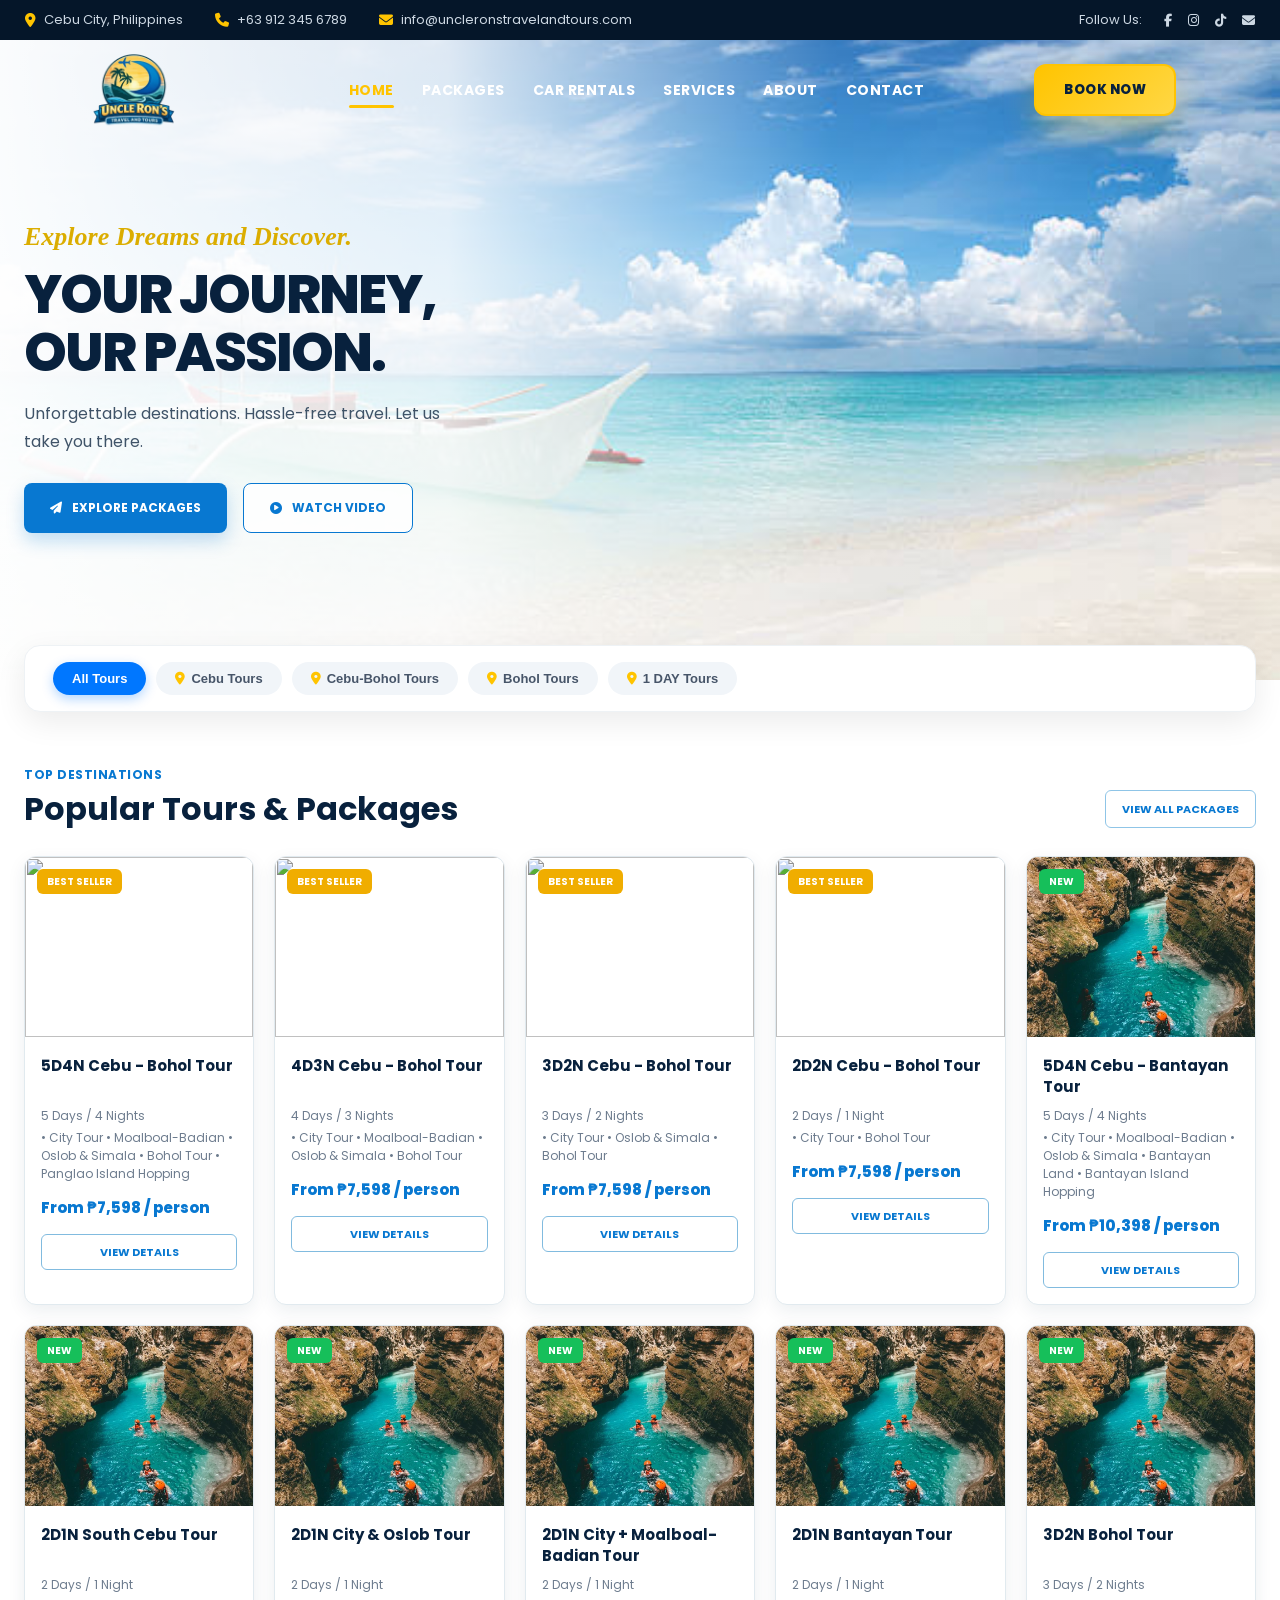
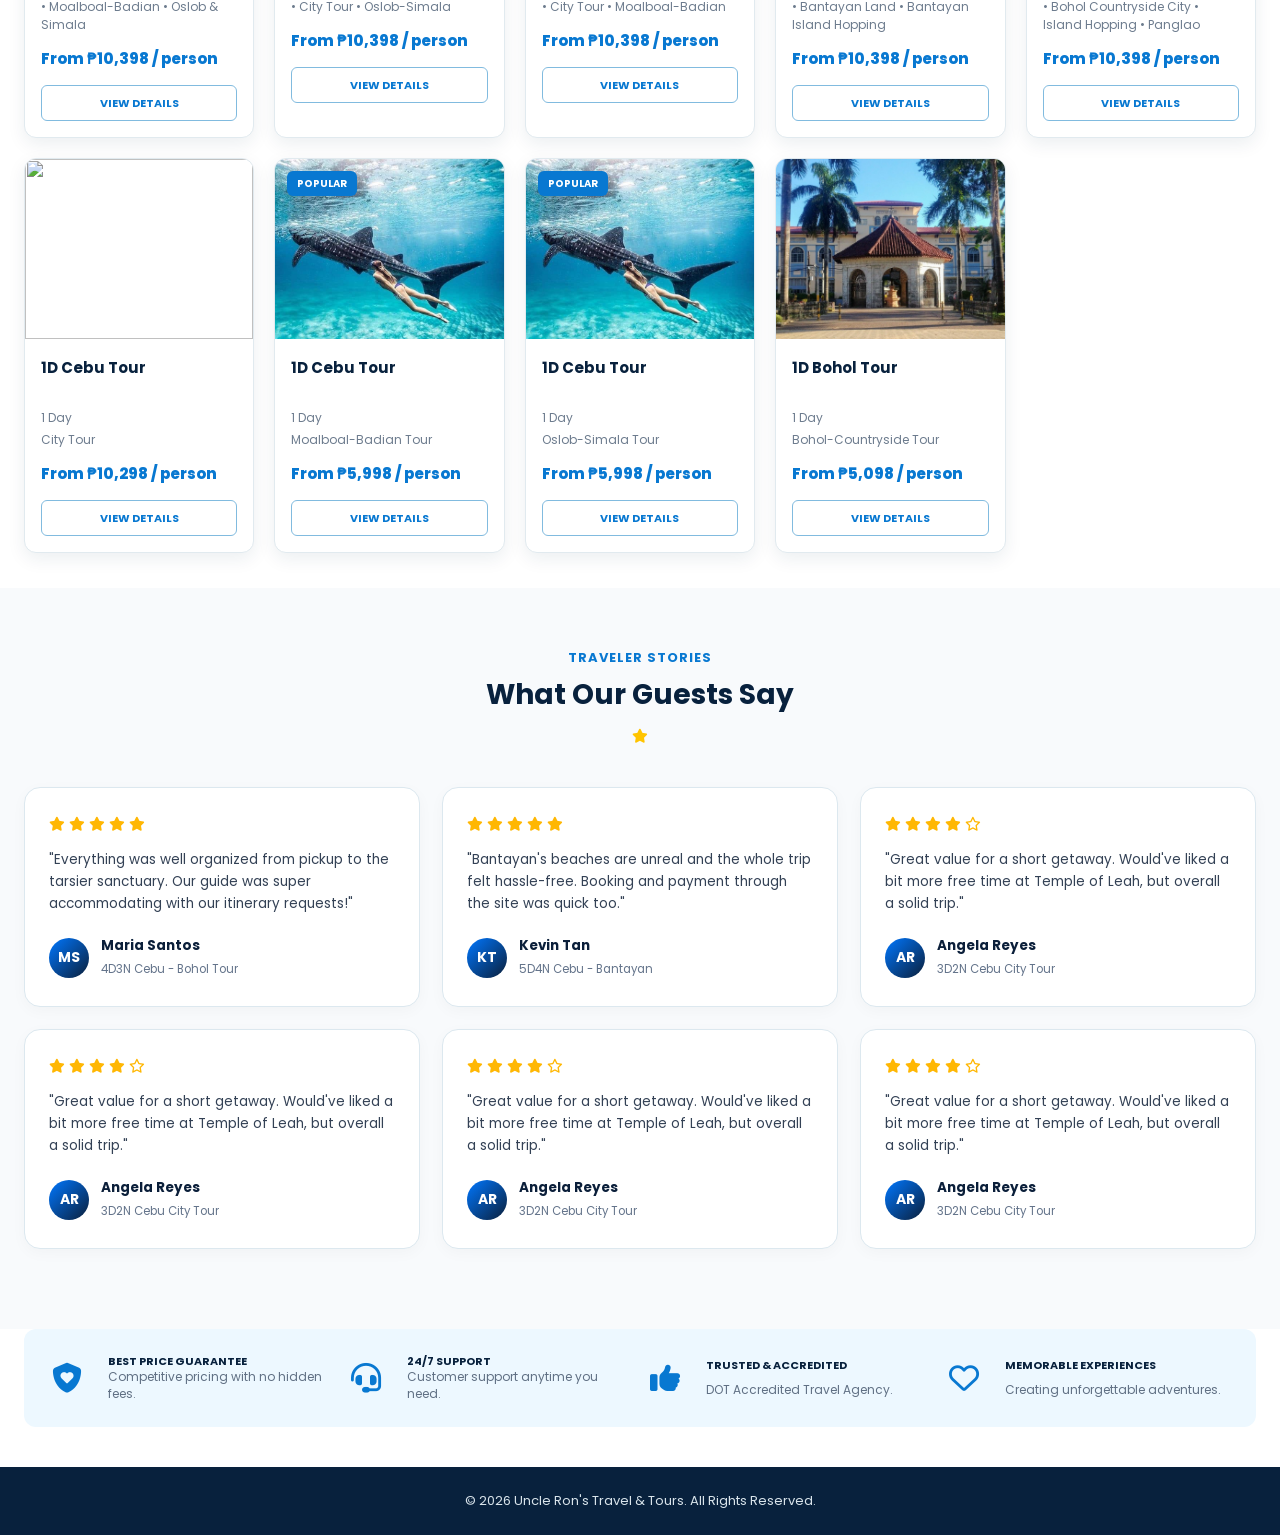
==== index/index.html @ 9606d059 "feat: Updates for html, css, and js files" ====
<!DOCTYPE html>
<html lang="en">

<head>
    <meta charset="UTF-8">
    <meta name="viewport" content="width=device-width, initial-scale=1.0">

    <title>Uncle Ron's Travel & Tours</title>

    <!-- Google Font -->
    <link href="https://fonts.googleapis.com/css2?family=Poppins:wght@300;400;500;600;700;800&display=swap"
        rel="stylesheet">

    <!-- Font Awesome -->
    <link rel="stylesheet"
        href="https://cdnjs.cloudflare.com/ajax/libs/font-awesome/6.6.0/css/all.min.css">

    <link rel="stylesheet" href="../css/style.css">
</head>

<body>

    <!-- Topbar -->
    <div class="topbar">
        <div class="topbar-left">
            <span><i class="fa-solid fa-location-dot"></i> Cebu City, Philippines</span>
            <span><i class="fa-solid fa-phone"></i> +63 912 345 6789</span>
            <span><i class="fa-solid fa-envelope"></i> info@uncleronstravelandtours.com</span>
        </div>
        <div class="topbar-right">
            <span class="follow-label">Follow Us:</span>
            <a href="#"><i class="fa-brands fa-facebook-f"></i></a>
            <a href="#"><i class="fa-brands fa-instagram"></i></a>
            <a href="#"><i class="fa-brands fa-tiktok"></i></a>
            <a href="#"><i class="fa-solid fa-envelope"></i></a>
        </div>
    </div>

    <!-- ================= NAVBAR ================= -->

    <header>

        <div class="container navbar">

            <div class="logo">

                <img src="../images/Uncle_rons_logo-removebg-preview.png" alt="Logo">

            </div>

            <nav>

                <ul>

                    <li><a class="active" href="#">Home</a></li>

                    <li><a href="#">Packages</a></li>

                    <li><a href="#">Car Rentals</a></li>

                    <li><a href="#">Services</a></li>

                    <li><a href="#">About</a></li>

                    <li><a href="#">Contact</a></li>

                </ul>

            </nav>

            <a href="#" class="book-btn">
                Book Now
            </a>

        </div>

    </header>

    <!-- ================= HERO ================= -->

    <section class="hero">

        <div class="overlay"></div>

        <img class="hero-image" src="../images/bg for mockup.jpg"alt="Hero">

        <div class="container hero-content">

            <div class="hero-left">

                <span class="sub-title">
                    Explore Dreams and Discover.
                </span>

                <h1>
                    YOUR JOURNEY,<br>
                    OUR PASSION.
                </h1>

                <p>

                    Unforgettable destinations.
                    Hassle-free travel.
                    Let us take you there.

                </p>

                <div class="hero-buttons">

                    <a href="#" class="btn primary">
                        <i class="fa-solid fa-paper-plane"></i>
                        Explore Packages
                    </a>

                    <a href="#" class="btn secondary">

                        <i class="fa-solid fa-circle-play"></i>

                        Watch Video

                    </a>

                </div>

            </div>

        </div>

    </section>

    <!-- ================= SEARCH ================= -->

    <!-- <section class="search-section">

        <div class="container">

            <form class="search-box">

                <div class="input-box">

                    <label>Destination</label>

                    <input type="text"
                        placeholder="Where to?">

                </div>

                <div class="input-box">

                    <label>Check In</label>

                    <input type="date">

                </div>

                <div class="input-box">

                    <label>Check Out</label>

                    <input type="date">

                </div>

                <div class="input-box">

                    <label>Travelers</label>

                    <select>

                        <option>1 Traveler</option>
                        <option>2 Travelers</option>
                        <option>3 Travelers</option>
                        <option>4 Travelers</option>

                    </select>

                </div>

                <button>

                    <i class="fa-solid fa-magnifying-glass"></i>

                    Search Tours

                </button>

            </form>

        </div>

    </section>  -->

    <!-- <section class="category-filter-section">
        <div class="container">
            <div class="filter-wrapper">
                <span class="filter-label"><i class="fa-solid fa-fire"></i> Popular Destinations:</span>
                <div class="filter-pills">
                    <button class="pill active">All Tours</button>
                    <button class="pill"><i class="fa-solid fa-umbrella-beach"></i> Cebu Tours</button>
                    <button class="pill"><i class="fa-solid fa-water"></i> Bohol Tours</button>
                </div>
            </div>
        </div>
    </section>  -->

    <!-- ================= CATEGORY FILTER SECTION ================= -->
<section class="category-filter-section">
    <div class="container">
        <div class="filter-card">
            <div class="filter-left">
                <div class="filter-pills">
                    <button class="pill active" data-filter="all">All Tours</button>
                    <button class="pill" data-filter="cebu"><i class="fa-solid fa-location-dot"></i> Cebu Tours</button>
                    <button class="pill" data-filter="cebu-bohol"><i class="fa-solid fa-location-dot"></i> Cebu-Bohol Tours</button>
                    <button class="pill" data-filter="bohol"><i class="fa-solid fa-location-dot"></i> Bohol Tours</button>
                    <button class="pill" data-filter="1-day"><i class="fa-solid fa-location-dot"></i> 1 DAY Tours</button>
                </div>
            </div>
        </div>
    </div>
</section>

<!-- ================= PACKAGES ================= -->
<section class="packages">
    <div class="container">
        <div class="section-title">
            <div>
                <span>TOP DESTINATIONS</span>
                <h2>Popular Tours & Packages</h2>
            </div>
            <a href="#">View All Packages</a>
        </div>

        <div class="package-grid">

            <!-- CEBU - BOHOL TOURS -->

            <div class="card" data-category="cebu-bohol">
                <img src="../images/CARD 6.jpg">
                <div class="card-content">
                    <span class="badge">Best Seller</span>
                    <h3>5D4N Cebu - Bohol Tour</h3>
                    <p>5 Days / 4 Nights</p>
                    <p>• City Tour • Moalboal-Badian • Oslob & Simala • Bohol Tour • Panglao Island Hopping</p>
                    <div class="price">From ₱7,598 / person</div>
                    <a href="#" class="details">View Details</a>
                </div>
            </div>

            <div class="card" data-category="cebu-bohol">
                <img src="../images/CARD 6.jpg">
                <div class="card-content">
                    <span class="badge">Best Seller</span>
                    <h3>4D3N Cebu - Bohol Tour</h3>
                    <p>4 Days / 3 Nights</p>
                    <p>• City Tour • Moalboal-Badian • Oslob & Simala • Bohol Tour</p>
                    <div class="price">From ₱7,598 / person</div>
                    <a href="#" class="details">View Details</a>
                </div>
            </div>

            <div class="card" data-category="cebu-bohol">
                <img src="../images/CARD 6.jpg">
                <div class="card-content">
                    <span class="badge">Best Seller</span>
                    <h3>3D2N Cebu - Bohol Tour</h3>
                    <p>3 Days / 2 Nights</p>
                    <p>• City Tour • Oslob & Simala • Bohol Tour</p>
                    <div class="price">From ₱7,598 / person</div>
                    <a href="#" class="details">View Details</a>
                </div>
            </div>

            <div class="card" data-category="cebu-bohol">
                <img src="../images/CARD 6.jpg">
                <div class="card-content">
                    <span class="badge">Best Seller</span>
                    <h3>2D2N Cebu - Bohol Tour</h3>
                    <p>2 Days / 1 Night</p>
                    <p>• City Tour • Bohol Tour</p>
                    <div class="price">From ₱7,598 / person</div>
                    <a href="#" class="details">View Details</a>
                </div>
            </div>

            <!-- CEBU TOURS -->

            <div class="card" data-category="cebu">
                <img src="../images/CARD 2.jpg">
                <div class="card-content">
                    <span class="badge new">New</span>
                    <h3>5D4N Cebu - Bantayan Tour</h3>
                    <p>5 Days / 4 Nights</p>
                    <p>• City Tour • Moalboal-Badian • Oslob & Simala • Bantayan Land • Bantayan Island Hopping</p>
                    <div class="price">From ₱10,398 / person</div>
                    <a href="#" class="details">View Details</a>
                </div>
            </div>

            <div class="card" data-category="cebu">
                <img src="../images/CARD 2.jpg">
                <div class="card-content">
                    <span class="badge new">New</span>
                    <h3>2D1N South Cebu Tour</h3>
                    <p>2 Days / 1 Night</p>
                    <p>• Moalboal-Badian • Oslob & Simala</p>
                    <div class="price">From ₱10,398 / person</div>
                    <a href="#" class="details">View Details</a>
                </div>
            </div>

            <div class="card" data-category="cebu">
                <img src="../images/CARD 2.jpg">
                <div class="card-content">
                    <span class="badge new">New</span>
                    <h3>2D1N City & Oslob Tour</h3>
                    <p>2 Days / 1 Night</p>
                    <p>• City Tour • Oslob-Simala</p>
                    <div class="price">From ₱10,398 / person</div>
                    <a href="#" class="details">View Details</a>
                </div>
            </div>

            <div class="card" data-category="cebu">
                <img src="../images/CARD 2.jpg">
                <div class="card-content">
                    <span class="badge new">New</span>
                    <h3>2D1N City + Moalboal-Badian Tour</h3>
                    <p>2 Days / 1 Night</p>
                    <p>• City Tour • Moalboal-Badian</p>
                    <div class="price">From ₱10,398 / person</div>
                    <a href="#" class="details">View Details</a>
                </div>
            </div>

            <div class="card" data-category="cebu">
                <img src="../images/CARD 2.jpg">
                <div class="card-content">
                    <span class="badge new">New</span>
                    <h3>2D1N Bantayan Tour</h3>
                    <p>2 Days / 1 Night</p>
                    <p>• Bantayan Land • Bantayan Island Hopping</p>
                    <div class="price">From ₱10,398 / person</div>
                    <a href="#" class="details">View Details</a>
                </div>
            </div>

            <!-- BOHOL TOURS -->

            <div class="card" data-category="bohol">
                <img src="../images/CARD 2.jpg">
                <div class="card-content">
                    <span class="badge new">New</span>
                    <h3>3D2N Bohol Tour</h3>
                    <p>3 Days / 2 Nights</p>
                    <p>• Bohol Countryside City • Island Hopping • Panglao</p>
                    <div class="price">From ₱10,398 / person</div>
                    <a href="#" class="details">View Details</a>
                </div>
            </div>

            <!-- 1 DAY TOURS -->

            <div class="card" data-category="1-day">
                <img src="../images/CARD 4.jpg">
                <div class="card-content">
                    <h3>1D Cebu Tour</h3>
                    <p>1 Day</p>
                    <p>City Tour</p>
                    <div class="price">From ₱10,298 / person</div>
                    <a href="#" class="details">View Details</a>
                </div>
            </div>

            <div class="card" data-category="1-day">
                <img src="../images/card 5.jpg">
                <div class="card-content">
                    <span class="badge blue">Popular</span>
                    <h3>1D Cebu Tour</h3>
                    <p>1 Day</p>
                    <p>Moalboal-Badian Tour</p>
                    <div class="price">From ₱5,998 / person</div>
                    <a href="#" class="details">View Details</a>
                </div>
            </div>

            <div class="card" data-category="1-day">
                <img src="../images/card 5.jpg">
                <div class="card-content">
                    <span class="badge blue">Popular</span>
                    <h3>1D Cebu Tour</h3>
                    <p>1 Day</p>
                    <p>Oslob-Simala Tour</p>
                    <div class="price">From ₱5,998 / person</div>
                    <a href="#" class="details">View Details</a>
                </div>
            </div>

            <div class="card" data-category="1-day">
                <img src="../images/CARD 1.jpg">
                <div class="card-content">
                    <h3>1D Bohol Tour</h3>
                    <p>1 Day</p>
                    <p>Bohol-Countryside Tour</p>
                    <div class="price">From ₱5,098 / person</div>
                    <a href="#" class="details">View Details</a>
                </div>
            </div>

        </div>
    </div>
</section>

    <!-- ================= REVIEWS / TESTIMONIALS ================= -->
    <section class="reviews-section" id="reviews-section">
        <div class="container">
            
            <div class="reviews-header">
                <span class="eyebrow">TRAVELER STORIES</span>
                <h2>What Our Guests Say</h2>
                <div class="squiggle"><i class="fa-solid fa-star"></i></div>
            </div>

            <div class="reviews-grid">
                
                <!-- TESTIMONIAL CARD 1 -->
                <div class="testimonial-card">
                    <div class="testimonial-stars">
                        <i class="fa-solid fa-star"></i>
                        <i class="fa-solid fa-star"></i>
                        <i class="fa-solid fa-star"></i>
                        <i class="fa-solid fa-star"></i>
                        <i class="fa-solid fa-star"></i>
                    </div>
                    <p class="testimonial-comment">
                        "Everything was well organized from pickup to the tarsier sanctuary. Our guide was super accommodating with our itinerary requests!"
                    </p>
                    <div class="testimonial-person">
                        <div class="testimonial-avatar">MS</div>
                        <div>
                            <strong>Maria Santos</strong>
                            <span>4D3N Cebu - Bohol Tour</span>
                        </div>
                    </div>
                </div>

                <!-- TESTIMONIAL CARD 2 -->
                <div class="testimonial-card">
                    <div class="testimonial-stars">
                        <i class="fa-solid fa-star"></i>
                        <i class="fa-solid fa-star"></i>
                        <i class="fa-solid fa-star"></i>
                        <i class="fa-solid fa-star"></i>
                        <i class="fa-solid fa-star"></i>
                    </div>
                    <p class="testimonial-comment">
                        "Bantayan's beaches are unreal and the whole trip felt hassle-free. Booking and payment through the site was quick too."
                    </p>
                    <div class="testimonial-person">
                        <div class="testimonial-avatar">KT</div>
                        <div>
                            <strong>Kevin Tan</strong>
                            <span>5D4N Cebu - Bantayan</span>
                        </div>
                    </div>
                </div>

                <!-- TESTIMONIAL CARD 3 -->
                <div class="testimonial-card">
                    <div class="testimonial-stars">
                        <i class="fa-solid fa-star"></i>
                        <i class="fa-solid fa-star"></i>
                        <i class="fa-solid fa-star"></i>
                        <i class="fa-solid fa-star"></i>
                        <i class="fa-regular fa-star"></i>
                    </div>
                    <p class="testimonial-comment">
                        "Great value for a short getaway. Would've liked a bit more free time at Temple of Leah, but overall a solid trip."
                    </p>
                    <div class="testimonial-person">
                        <div class="testimonial-avatar">AR</div>
                        <div>
                            <strong>Angela Reyes</strong>
                            <span>3D2N Cebu City Tour</span>
                        </div>
                    </div>
                </div>


                <!-- TESTIMONIAL CARD 4 -->
                <div class="testimonial-card">
                    <div class="testimonial-stars">
                        <i class="fa-solid fa-star"></i>
                        <i class="fa-solid fa-star"></i>
                        <i class="fa-solid fa-star"></i>
                        <i class="fa-solid fa-star"></i>
                        <i class="fa-regular fa-star"></i>
                    </div>
                    <p class="testimonial-comment">
                        "Great value for a short getaway. Would've liked a bit more free time at Temple of Leah, but overall a solid trip."
                    </p>
                    <div class="testimonial-person">
                        <div class="testimonial-avatar">AR</div>
                        <div>
                            <strong>Angela Reyes</strong>
                            <span>3D2N Cebu City Tour</span>
                        </div>
                    </div>
                </div>

                <!-- TESTIMONIAL CARD 5 -->
                <div class="testimonial-card">
                    <div class="testimonial-stars">
                        <i class="fa-solid fa-star"></i>
                        <i class="fa-solid fa-star"></i>
                        <i class="fa-solid fa-star"></i>
                        <i class="fa-solid fa-star"></i>
                        <i class="fa-regular fa-star"></i>
                    </div>
                    <p class="testimonial-comment">
                        "Great value for a short getaway. Would've liked a bit more free time at Temple of Leah, but overall a solid trip."
                    </p>
                    <div class="testimonial-person">
                        <div class="testimonial-avatar">AR</div>
                        <div>
                            <strong>Angela Reyes</strong>
                            <span>3D2N Cebu City Tour</span>
                        </div>
                    </div>
                </div>

                <!-- TESTIMONIAL CARD 6 -->
                <div class="testimonial-card">
                    <div class="testimonial-stars">
                        <i class="fa-solid fa-star"></i>
                        <i class="fa-solid fa-star"></i>
                        <i class="fa-solid fa-star"></i>
                        <i class="fa-solid fa-star"></i>
                        <i class="fa-regular fa-star"></i>
                    </div>
                    <p class="testimonial-comment">
                        "Great value for a short getaway. Would've liked a bit more free time at Temple of Leah, but overall a solid trip."
                    </p>
                    <div class="testimonial-person">
                        <div class="testimonial-avatar">AR</div>
                        <div>
                            <strong>Angela Reyes</strong>
                            <span>3D2N Cebu City Tour</span>
                        </div>
                    </div>
                </div>

            </div>

        </div>
    </section>

    <!-- ================= FEATURES ================= -->

    <section class="features">

        <div class="container feature-grid">

            <div class="feature">

                <i class="fa-solid fa-shield-heart"></i>

                <h3>Best Price Guarantee</h3>

                <p>Competitive pricing with no hidden fees.</p>

            </div>

            <div class="feature">

                <i class="fa-solid fa-headset"></i>

                <h3>24/7 Support</h3>

                <p>Customer support anytime you need.</p>

            </div>

            <div class="feature">

                <i class="fa-solid fa-thumbs-up"></i>

                <h3>Trusted & Accredited</h3>

                <p>DOT Accredited Travel Agency.</p>

            </div>

            <div class="feature">

                <i class="fa-regular fa-heart"></i>

                <h3>Memorable Experiences</h3>

                <p>Creating unforgettable adventures.</p>

            </div>

        </div>

    </section>

    <!-- ================= FOOTER ================= -->

    <footer>
        <div class="container">
            <p>
                © 2026 Uncle Ron's Travel & Tours.
                All Rights Reserved.
            </p>
        </div>
    </footer>

<script src="../js/script.js"></script>
</body>
</html>
---- css/style.css ----
:root {
    --navy: #08213d;
    --navy-dark: #051629;
    --blue: #0878d1;
    --yellow: #ffc400;
    --gold: #ffc400;
    --text: #10233b;
    --muted: #6d7c8e;
    --light-blue: #edf8ff;
    --border: #dce8ef;
    --white: #ffffff;
}

* {
    margin: 0;
    padding: 0;
    box-sizing: border-box;
}

html {
    scroll-behavior: smooth;
}

body {
    font-family: "Poppins", sans-serif;
    color: var(--text);
    background: #fff;
    line-height: 1.5;
}

/* ================= CONTAINER ================= */

.container {
    width: min(1700px, calc(100% - 48px));
    margin: 0 auto;
}

/* ================= TOPBAR ================= */

.topbar {
    position: absolute;
    top: 0;
    left: 0;
    width: 100%;
    height: 40px;
    background: var(--navy-dark);
    color: #cdd8e3;
    font-size: 13px;
    padding: 0 25px; /* Adjust this value (e.g., 10px or 20px) to control distance from screen edge */
    display: flex;
    justify-content: space-between;
    align-items: center;
    z-index: 101;
}

.topbar-container {
    height: 100%;
    display: flex;
    justify-content: space-between;
    align-items: center;
}

.topbar-left {
    display: flex;
    align-items: center;
}

.topbar-left span {
    margin-right: 32px;
    display: inline-flex;
    align-items: center;
}

.topbar-left i {
    margin-right: 8px;
    color: var(--gold);
    font-size: 14px;
}

.topbar-right {
    display: flex;
    align-items: center;
    gap: 16px;
}

.follow-label {
    margin-right: 6px;
    color: #cdd8e3;
    font-size: 13px;
}

.topbar-right a {
    color: #cdd8e3;
    font-size: 13px;
    text-decoration: none;
    transition: color 0.2s ease;
    display: inline-flex;
    align-items: center;
    justify-content: center;
}

.topbar-right a:hover {
    color: var(--gold);
}

/* ================= HEADER & NAVBAR ================= */

header {
    position: absolute;
    top: 40px; /* Offset for topbar */
    left: 0;
    width: 100%;
    height: 100px;
    background: transparent;
    z-index: 100;
}

.navbar {
    height: 100%;
    display: flex;
    align-items: center;
    justify-content: space-between;
    position: relative;
}

.logo {
    width: auto;
    height: 130px;
    display: flex;
    align-items: center;
    flex-shrink: 0;
}

.logo img {
    height: 100%;
    width: auto;
    max-height: 130px;
    object-fit: contain;
    display: block;
    padding-top: 10px;
    padding-left: 50px;
}

nav {
    flex: 1;
    margin: 0 30px;
    background: transparent;
}

nav ul {
    display: flex;
    align-items: center;
    justify-content: flex-end;
    gap: 28px;
    list-style: none;
}

nav ul li a {
    position: relative;
    color: #ffffff;
    font-size: 14px;
    font-weight: 700;
    letter-spacing: 0.5px;
    text-transform: uppercase;
    text-decoration: none;
    padding: 10px 0;
    transition: color 0.3s ease;
}

nav ul li a::after {
    content: "";
    position: absolute;
    left: 0;
    bottom: 2px;
    width: 0;
    height: 3px;
    border-radius: 5px;
    background: #ffc400;
    transition: width 0.3s ease;
}

nav ul li a:hover,
nav ul li a.active {
    color: #ffc400;
}

nav ul li a:hover::after,
nav ul li a.active::after {
    width: 100%;
}

.book-btn {
    position: static;
    transform: none;
    margin-left: 80px;
    margin-right: 80px;
    padding: 14px 28px;
    background: linear-gradient(135deg, #ffc400, #ffd744);
    color: #08213d;
    text-transform: uppercase;
    font-size: 13px;
    font-weight: 800;
    letter-spacing: 0.5px;
    border: 2px solid rgba(255, 196, 0, 0.9);
    border-radius: 12px;
    box-shadow: 0 14px 32px rgba(255, 196, 0, 0.25);
    cursor: pointer;
    transition: transform 0.25s ease, box-shadow 0.25s ease, background 0.25s ease, color 0.25s ease;
    text-decoration: none;
    display: inline-flex;
    align-items: center;
    justify-content: center;
    overflow: hidden;
    flex-shrink: 0;
}

.book-btn::before {
    content: "";
    position: absolute;
    inset: 0;
    background: rgba(255, 255, 255, 0.2);
    opacity: 0;
    transform: scaleX(0);
    transform-origin: left;
    transition: opacity 0.25s ease, transform 0.25s ease;
}

.book-btn:hover {
    transform: translateY(-2px);
    box-shadow: 0 18px 38px rgba(255, 196, 0, 0.32);
    background: linear-gradient(135deg, #ffd13f, #ffb700);
    color: #081a36;
}

.book-btn:hover::before {
    opacity: 1;
    transform: scaleX(1);
}

.book-btn:active {
    transform: translateY(0);
    box-shadow: 0 10px 22px rgba(255, 196, 0, 0.22);
}

/* ================= HERO SECTION ================= */

.hero {
    min-height: 680px;
    position: relative;
    overflow: hidden;
    display: flex;
    align-items: center;
    justify-content: center;
    padding-top: 140px; /* Adjusted padding to clear topbar + header */
    padding-bottom: 70px;
}

.hero-image {
    position: absolute;
    inset: 0;
    width: 100%;
    height: 100%;
    object-fit: cover;
    z-index: -2;
}

.overlay {
    position: absolute;
    inset: 0;
    z-index: -1;
    background: linear-gradient(
        90deg,
        rgba(255, 255, 255, 0.98) 0%,
        rgba(255, 255, 255, 0.86) 35%,
        rgba(255, 255, 255, 0.2) 65%,
        rgba(255, 255, 255, 0.02) 100%
    );
}

.hero-content {
    display: flex;
    align-items: center;
}

.hero-left {
    max-width: 600px;
}

.sub-title {
    display: block;
    margin-bottom: 10px;
    color: #dbad00;
    font-size: 26px;
    font-weight: 600;
    font-style: italic;
    font-family: Georgia, serif;
}

.hero h1 {
    color: var(--navy);
    font-size: clamp(40px, 4.2vw, 60px);
    line-height: 1.08;
    letter-spacing: -2px;
    font-weight: 800;
    margin-bottom: 18px;
}

.hero p {
    color: #3f5368;
    font-size: 16px;
    line-height: 1.7;
    max-width: 450px;
    margin-bottom: 28px;
}

.hero-buttons {
    display: flex;
    flex-wrap: wrap;
    gap: 16px;
}

.btn {
    display: inline-flex;
    align-items: center;
    justify-content: center;
    gap: 10px;
    min-height: 50px;
    padding: 0 26px;
    border-radius: 8px;
    text-decoration: none;
    text-transform: uppercase;
    font-size: 12px;
    font-weight: 700;
    transition: 0.25s ease;
}

.btn:hover {
    transform: translateY(-2px);
}

.primary {
    background: var(--blue);
    color: var(--white);
    box-shadow: 0 8px 18px rgba(8, 120, 209, 0.24);
}

.secondary {
    background: rgba(255, 255, 255, 0.85);
    color: var(--blue);
    border: 1.5px solid var(--blue);
}

/* ================= SEARCH BOX ================= */

/* .search-section {
    position: relative;
    z-index: 5;
    margin-top: -42px;
}

.search-box {
    display: grid;
    grid-template-columns: 1.3fr 1fr 1fr 1fr 200px;
    align-items: center;
    background: var(--white);
    border-radius: 12px;
    padding: 18px 24px;
    box-shadow: 0 16px 36px rgba(15, 47, 76, 0.14);
}

.input-box {
    min-width: 0;
    padding: 8px 22px;
    border-right: 1px solid var(--border);
}

.input-box label {
    display: block;
    color: var(--navy);
    font-size: 11px;
    font-weight: 700;
    text-transform: uppercase;
    margin-bottom: 5px;
}

.input-box input,
.input-box select {
    width: 100%;
    border: none;
    outline: none;
    color: var(--muted);
    background: transparent;
    font-family: inherit;
    font-size: 14px;
    font-weight: 500;
    cursor: pointer;
}

.search-box button {
    min-height: 52px;
    border: none;
    border-radius: 8px;
    background: var(--yellow);
    color: #15263a;
    font-family: inherit;
    font-size: 12px;
    font-weight: 800;
    text-transform: uppercase;
    cursor: pointer;
    transition: 0.25s ease;
}

.search-box button:hover {
    background: #ffcf27;
    transform: translateY(-2px);
}  */

.category-filter-section {
    position: relative;
    z-index: 20;
    margin-top: -35px; /* Pulls it up over the hero image boundary */
}

.filter-card {
    background: #ffffff;
    padding: 16px 28px;
    border-radius: 16px;
    box-shadow: 0 10px 30px rgba(0, 0, 0, 0.08); /* Gives elevation */
    display: flex;
    align-items: center;
    justify-content: space-between;
    border: 1px solid #eef2f5;
}

.filter-left {
    display: flex;
    align-items: center;
    gap: 20px;
}

.filter-label {
    font-size: 14px;
    font-weight: 700;
    color: #0b1f3a;
    display: flex;
    align-items: center;
    gap: 6px;
    white-space: nowrap;
}

.filter-label i {
    color: #ff9f43; /* Warm accent color for the fire icon */
}

.filter-pills {
    display: flex;
    gap: 10px;
    flex-wrap: wrap;
}

.pill {
    background: #f1f5f9;
    color: #475569;
    border: 1px solid transparent;
    padding: 8px 18px;
    border-radius: 30px;
    font-size: 13px;
    font-weight: 600;
    cursor: pointer;
    transition: all 0.25s ease;
    display: flex;
    align-items: center;
    gap: 6px;
}

.pill:hover {
    background: #e2e8f0;
    color: #0b1f3a;
}

.pill.active {
    background: #0077ff; /* Matches primary brand blue */
    color: #ffffff;
    box-shadow: 0 4px 12px rgba(0, 119, 255, 0.3);
}

.pill .fa-location-dot {
    color: #ffc400; 
}

/* ================= PACKAGES SECTION ================= */

.packages {
    padding: 50px 0 35px;
}

.section-title {
    display: flex;
    align-items: flex-end;
    justify-content: space-between;
    gap: 20px;
    margin-bottom: 28px;
}

.section-title span {
    color: var(--blue);
    text-transform: uppercase;
    font-size: 12px;
    font-weight: 700;
    letter-spacing: 0.5px;
}

.section-title h2 {
    margin-top: 4px;
    color: var(--navy);
    font-size: 32px;
    line-height: 1.2;
}

.section-title > a {
    padding: 10px 16px;
    border: 1px solid #8fc5e7;
    border-radius: 6px;
    color: var(--blue);
    text-decoration: none;
    text-transform: uppercase;
    font-size: 11px;
    font-weight: 700;
    white-space: nowrap;
    transition: 0.25s ease;
}

.section-title > a:hover {
    color: white;
    background: var(--blue);
}

.package-grid {
    display: grid;
    grid-template-columns: repeat(5, 1fr);
    gap: 20px;
}

.card {
    position: relative;
    overflow: hidden;
    background: var(--white);
    border: 1px solid #e1eaef;
    border-radius: 12px;
    box-shadow: 0 6px 18px rgba(9, 45, 74, 0.08);
    transition: all 0.3s ease-in-out;
}


.card:hover {
    transform: translateY(-8px);
    box-shadow: 0 18px 32px rgba(9, 45, 74, 0.16);
}

.card > img {
    display: block;
    width: 100%;
    height: 180px;
    object-fit: cover;
}

.card-content {
    padding: 18px 16px 16px;
}

.badge {
    position: absolute;
    top: 12px;
    left: 12px;
    z-index: 2;
    padding: 5px 10px;
    border-radius: 6px;
    background: #f0ad00;
    color: #fff;
    text-transform: uppercase;
    font-size: 10px;
    font-weight: 700;
}

.badge.new {
    background: #16bf5a;
}

.badge.blue {
    background: var(--blue);
}

.card h3 {
    min-height: 44px;
    color: var(--navy);
    font-size: 15px;
    font-weight: 700;
    line-height: 1.4;
    margin-bottom: 8px;
}

.card p {
    color: var(--muted);
    font-size: 12px;
    margin: 4px 0;
}

.price {
    margin: 14px 0;
    color: var(--blue);
    font-size: 15px;
    font-weight: 800;
}

.details {
    display: block;
    padding: 9px;
    border: 1px solid #81bbdf;
    border-radius: 6px;
    color: var(--blue);
    text-align: center;
    text-decoration: none;
    text-transform: uppercase;
    font-size: 11px;
    font-weight: 700;
    transition: 0.25s ease;
}

.details:hover {
    background: var(--blue);
    color: white;
}


/* ---------- Reviews / Testimonials Section ---------- */
.reviews-section {
    padding: 60px 0 80px;
    background: var(--bg-light, #f8fafc);
}

.reviews-header {
    text-align: center;
    margin-bottom: 40px;
}

.reviews-header .eyebrow {
    display: block;
    font-size: 13px;
    font-weight: 700;
    color: var(--blue, #0077ff);
    letter-spacing: 1px;
    margin-bottom: 6px;
}

.reviews-header h2 {
    font-size: 28px;
    color: var(--navy, #0b1f3a);
    margin-bottom: 10px;
}

.reviews-header .squiggle {
    color: var(--gold, #ffb703);
    font-size: 14px;
}

.reviews-grid {
    display: grid;
    grid-template-columns: repeat(3, 1fr);
    gap: 22px;
}

.testimonial-card {
    background: #ffffff;
    border: 1px solid var(--border, #e2e8f0);
    border-radius: 16px;
    padding: 26px 24px;
    box-shadow: 0 4px 15px rgba(0, 0, 0, 0.03);
}

.testimonial-stars {
    color: #ffb703; /* Star gold color */
    font-size: 14px;
    margin-bottom: 14px;
}

.testimonial-comment {
    font-size: 13.5px;
    color: #334155;
    line-height: 1.65;
    margin-bottom: 20px;
    min-height: 66px;
}

.testimonial-person {
    display: flex;
    align-items: center;
    gap: 12px;
}

.testimonial-avatar {
    width: 40px;
    height: 40px;
    border-radius: 50%;
    background: linear-gradient(135deg, #0077ff, #0b1f3a);
    color: #ffffff;
    font-weight: 700;
    font-size: 14px;
    display: flex;
    align-items: center;
    justify-content: center;
    flex-shrink: 0;
}

.testimonial-person strong {
    display: block;
    font-size: 13.5px;
    color: #0b1f3a;
}

.testimonial-person span {
    font-size: 11.5px;
    color: #64748b;
}

/* Responsive Grid for Tablets and Phones */
@media (max-width: 992px) {
    .reviews-grid {
        grid-template-columns: 1fr;
    }
}

/* ================= FEATURES SECTION ================= */

.features {
    padding-bottom: 40px;
}

.feature-grid {
    display: grid;
    grid-template-columns: repeat(4, 1fr);
    gap: 20px;
    padding: 24px 28px;
    background: var(--light-blue);
    border-radius: 12px;
}

.feature {
    display: grid;
    grid-template-columns: 44px 1fr;
    column-gap: 12px;
    align-items: center;
}

.feature i {
    grid-row: span 2;
    color: var(--blue);
    font-size: 30px;
}

.feature h3 {
    color: var(--navy);
    text-transform: uppercase;
    font-size: 11px;
    font-weight: 700;
}

.feature p {
    color: #607084;
    font-size: 12px;
    line-height: 1.4;
}

/* ================= FOOTER ================= */

footer {
    padding: 24px 0;
    background: var(--navy);
    color: #d9e4eb;
    text-align: center;
    font-size: 13px;
}

/* ================= MEDIA QUERIES ================= */

@media (max-width: 1200px) {
    .package-grid {
        grid-template-columns: repeat(3, 1fr);
    }
}

@media (max-width: 1050px) {
    nav ul {
        gap: 18px;
    }

    .search-box {
        grid-template-columns: 1fr 1fr;
        gap: 10px;
    }

    .input-box {
        border: none;
        border-bottom: 1px solid var(--border);
    }

    .search-box button {
        grid-column: span 2;
        margin-top: 10px;
    }

    .feature-grid {
        grid-template-columns: repeat(2, 1fr);
    }
}

@media (max-width: 820px) {
    .package-grid {
        grid-template-columns: repeat(2, 1fr);
    }

    .topbar {
        display: none; /* Hide topbar on smaller mobile screens for space */
    }

    header {
        top: 0;
    }

    .hero {
        padding-top: 100px;
    }
}

@media (max-width: 700px) {
    header {
        height: 76px;
    }

    .logo {
        height: 55px;
    }

    nav {
        display: none;
    }

    .book-btn {
        margin-left: auto;
        padding: 10px 16px;
        font-size: 11px;
    }

    .hero {
        min-height: 560px;
        padding-top: 76px;
    }

    .search-box {
        grid-template-columns: 1fr;
    }

    .search-box button {
        grid-column: span 1;
    }

    .package-grid {
        grid-template-columns: 1fr;
    }

    .feature-grid {
        grid-template-columns: 1fr;
    }
}
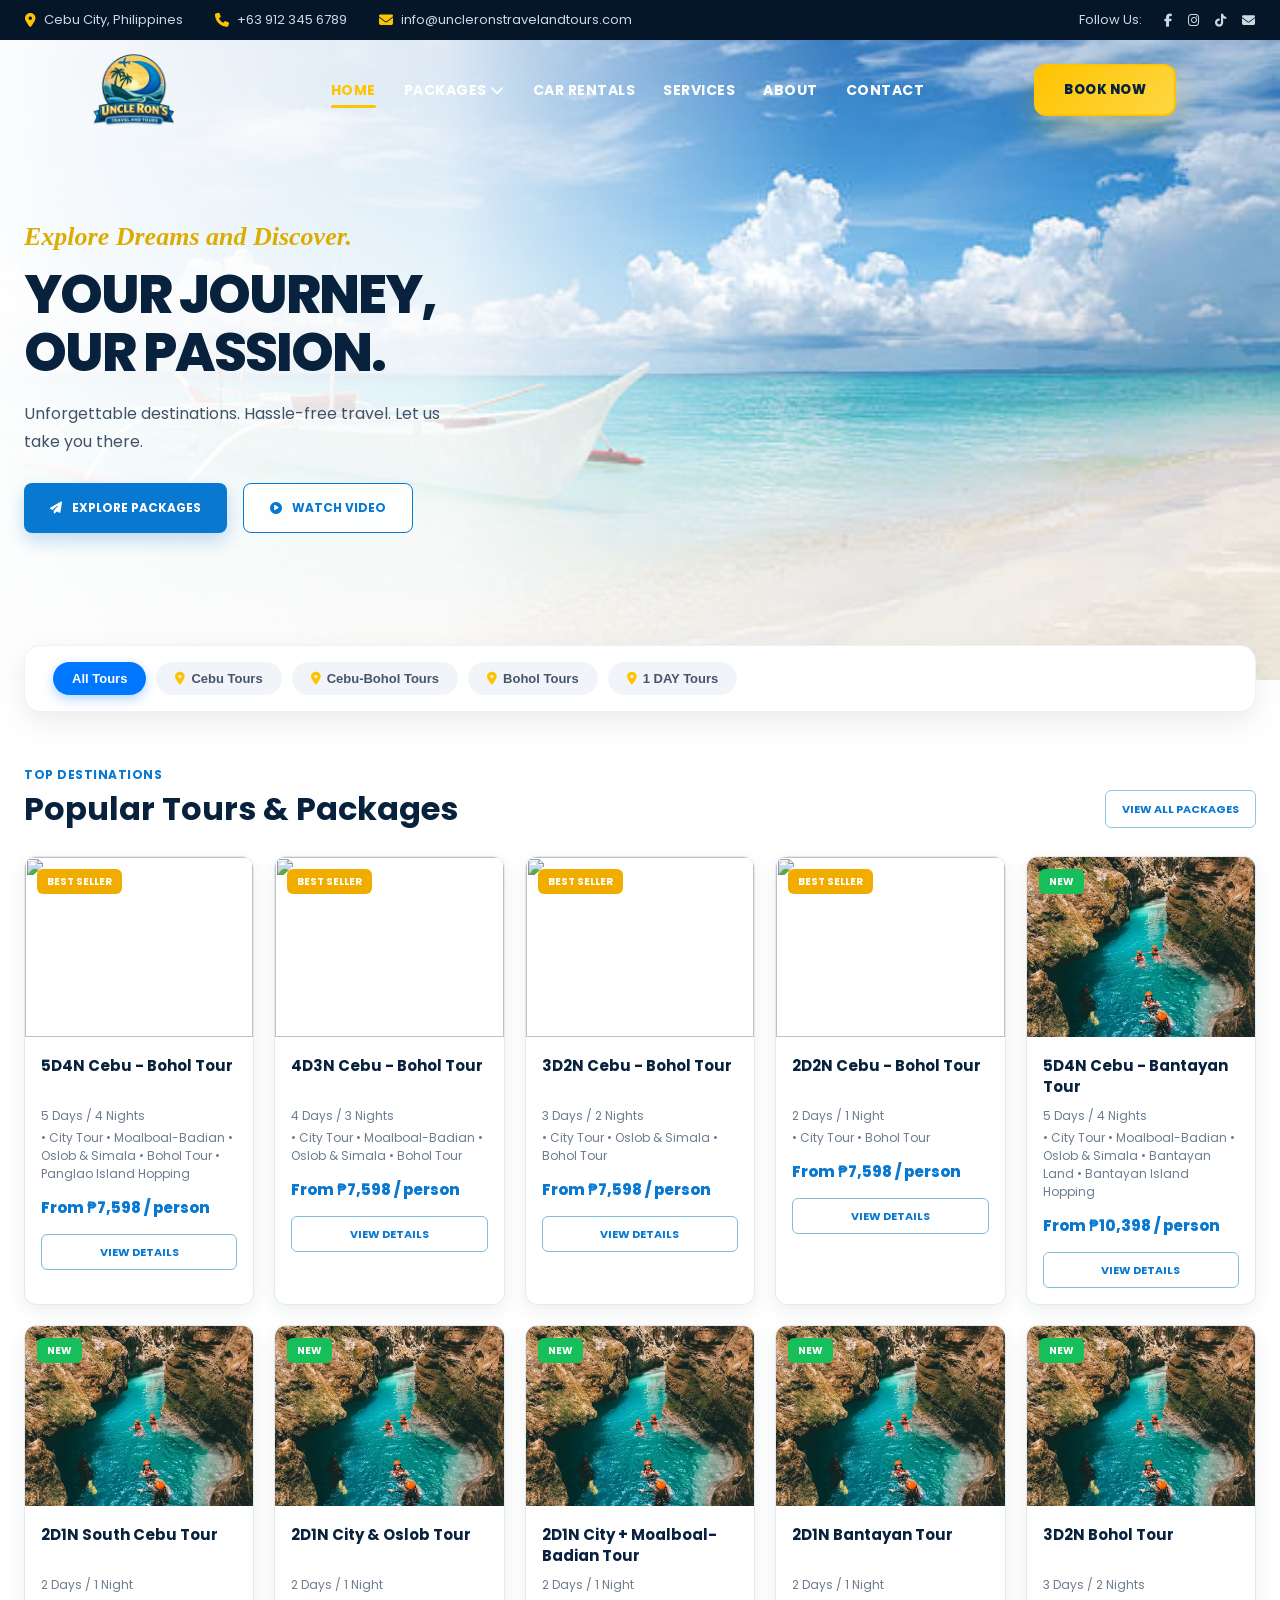
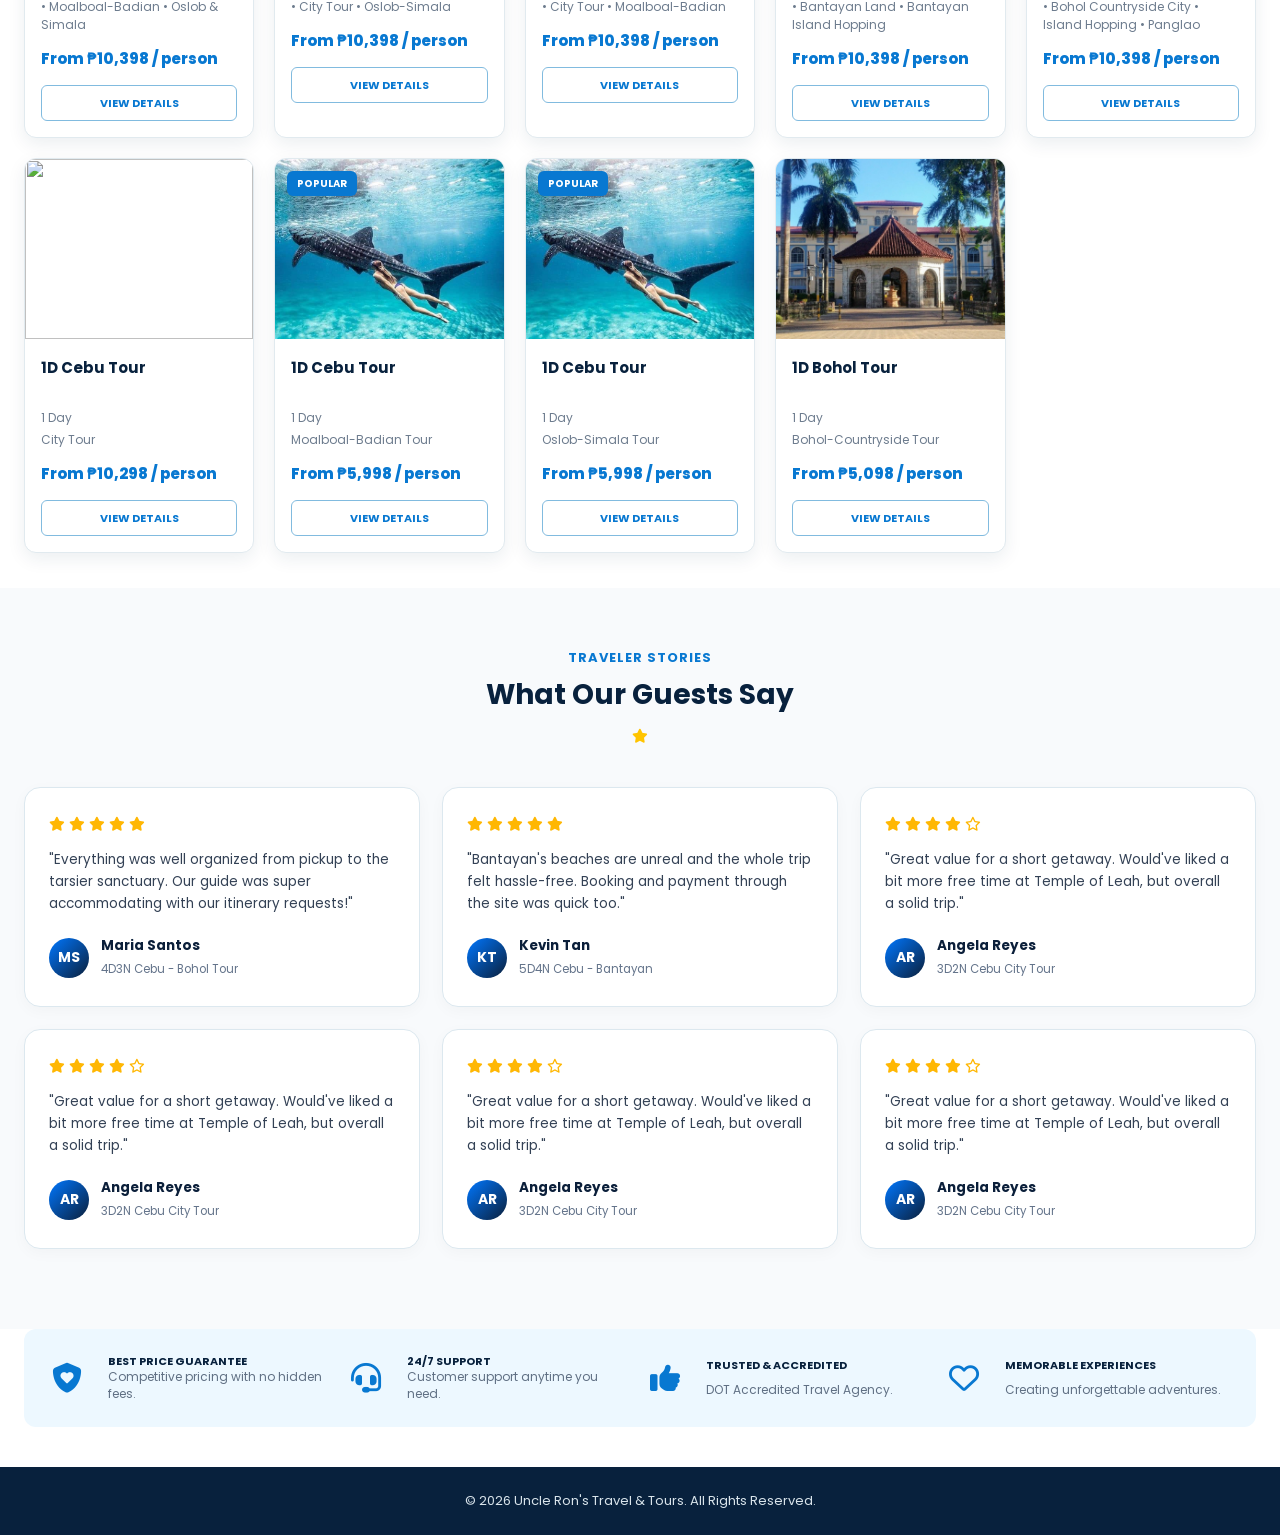
==== commit 6a894ee6: "feat: Add new features for package page" ====
--- a/index/index.html
+++ b/index/index.html
@@ -38,43 +38,59 @@
 
     <!-- ================= NAVBAR ================= -->
 
-    <header>
-
+    <!-- <header>
         <div class="container navbar">
-
             <div class="logo">
-
                 <img src="../images/Uncle_rons_logo-removebg-preview.png" alt="Logo">
-
-            </div>
-
+            </div>
             <nav>
-
                 <ul>
-
                     <li><a class="active" href="#">Home</a></li>
-
                     <li><a href="#">Packages</a></li>
-
                     <li><a href="#">Car Rentals</a></li>
-
                     <li><a href="#">Services</a></li>
-
                     <li><a href="#">About</a></li>
-
                     <li><a href="#">Contact</a></li>
-
                 </ul>
-
             </nav>
-
             <a href="#" class="book-btn">
                 Book Now
             </a>
-
-        </div>
-
-    </header>
+        </div>
+    </header> -->
+
+    <!-- ================= NAVBAR WITH DROPDOWN ================= -->
+<header class="header-transparent">
+    <div class="container navbar">
+        <div class="logo">
+            <img src="../images/Uncle_rons_logo-removebg-preview.png" alt="Logo">
+        </div>
+        <nav>
+            <ul>
+                <li><a class="active" href="../../index.html">Home</a></li>
+
+                <!-- PACKAGES DROPDOWN MENU -->
+                <li class="dropdown-parent">
+                    <a href="#">Packages <i class="fa-solid fa-chevron-down"></i></a>
+                    
+                    <!-- Nested Dropdown List -->
+                    <ul class="dropdown-menu">
+                        <li><a href="pages/cebu-tours/oslob-tour.html">Oslob Tours</a></li>
+                        <li><a href="#">Badian Tours</a></li>
+                        <li><a href="#">Moalboal Tours</a></li>
+                        <li><a href="#">Bohol Tours</a></li>
+                    </ul>
+                </li>
+
+                <li><a href="#">Car Rentals</a></li>
+                <li><a href="#">Services</a></li>
+                <li><a href="#">About</a></li>
+                <li><a href="#">Contact</a></li>
+            </ul>
+        </nav>
+        <a href="#" class="book-btn">Book Now</a>
+    </div>
+</header>
 
     <!-- ================= HERO ================= -->
 
@@ -317,7 +333,7 @@
                     <p>2 Days / 1 Night</p>
                     <p>• City Tour • Oslob-Simala</p>
                     <div class="price">From ₱10,398 / person</div>
-                    <a href="#" class="details">View Details</a>
+                    <a href="../pages/cebu-tours/oslob-tour.html" class="details">View Details</a>
                 </div>
             </div>
 
--- a/css/style.css
+++ b/css/style.css
@@ -111,8 +111,29 @@
     left: 0;
     width: 100%;
     height: 100px;
+    /* background: transparent; */
+    z-index: 100;
+}
+
+header.header-transparent {
+    position: absolute;
+    top: 40px;
+    left: 0;
     background: transparent;
-    z-index: 100;
+}
+
+/* Inner Pages Solid Variant (Oslob Tour, Packages, etc.) */
+header.header-dark {
+    position: relative !important;
+    height: 100px !important; 
+    height: auto !important;
+    background-color: #0c2340;
+}
+
+/* Constrain the logo on the inner pages so it doesn't push the title down too far */
+header.header-dark .logo img {
+   
+    padding-top: 0;
 }
 
 .navbar {
@@ -125,7 +146,7 @@
 
 .logo {
     width: auto;
-    height: 130px;
+    height: auto;
     display: flex;
     align-items: center;
     flex-shrink: 0;
@@ -187,6 +208,50 @@
 nav ul li a:hover::after,
 nav ul li a.active::after {
     width: 100%;
+}
+
+/* Position reference for dropdown placement */
+nav ul li.dropdown-parent {
+    position: relative;
+}
+
+/* Hide dropdown menu by default */
+nav ul li .dropdown-menu {
+    display: none;
+    position: absolute;
+    top: 100%;
+    left: 0;
+    background-color: #ffffff;
+    min-width: 200px;
+    box-shadow: 0px 8px 16px rgba(0, 0, 0, 0.15);
+    border-radius: 6px;
+    padding: 10px 0;
+    z-index: 1000;
+}
+
+/* Dropdown list item styling */
+nav ul li .dropdown-menu li {
+    display: block;
+    width: 100%;
+}
+
+nav ul li .dropdown-menu li a {
+    color: #333333;
+    padding: 10px 20px;
+    display: block;
+    text-decoration: none;
+    white-space: nowrap;
+}
+
+/* Hover effects */
+nav ul li .dropdown-menu li a:hover {
+    background-color: #f1f5f9;
+    color: #007bff;
+}
+
+/* Show the dropdown menu when hovering over the parent list item */
+nav ul li.dropdown-parent:hover .dropdown-menu {
+    display: block;
 }
 
 .book-btn {
@@ -770,6 +835,181 @@
     line-height: 1.4;
 }
 
+/* ================= TOUR DETAILS STYLES ================= */
+
+.tour-header-banner {
+    background-color: #ffffff; /* Light background */
+    padding: 60px 0 30px;  
+    position: relative;
+    z-index: 1;
+}
+
+.tour-header-banner h1 {
+    color: #0f172a;
+    font-size: 1.8rem;
+    margin-bottom: 8px;
+}
+
+.tour-header-banner .breadcrumb {
+    font-size: 0.9rem;
+    color: #64748b;
+}
+
+.tour-header-banner .breadcrumb a {
+    color: #0284c7;
+    text-decoration: none;
+}
+
+/* Highlights Bar */
+.tour-highlights-bar {
+    display: flex;
+    justify-content: space-between;
+    background: #f8fafc;
+    border: 1px solid #e2e8f0;
+    border-radius: 8px;
+    padding: 15px 25px;
+    margin: 25px 0 35px;
+}
+
+.highlight-item {
+    display: flex;
+    align-items: center;
+    gap: 10px;
+    font-size: 0.95rem;
+    font-weight: 500;
+    color: #334155;
+}
+
+.highlight-item i {
+    font-size: 1.2rem;
+    color: #007bff;
+}
+
+/* Two Column Layout */
+.tour-grid {
+    display: grid;
+    grid-template-columns: 2fr 1fr;
+    gap: 30px;
+    margin-bottom: 50px;
+}
+
+/* Main Content & Gallery */
+.tour-gallery .main-image img {
+    width: 100%;
+    height: 380px;
+    object-fit: cover;
+    border-radius: 12px;
+}
+
+.quick-overview {
+    margin-top: 20px;
+}
+
+.quick-overview .rating {
+    color: #f59e0b;
+    margin-bottom: 10px;
+}
+
+.quick-overview .rating span {
+    color: #64748b;
+    font-size: 0.85rem;
+    margin-left: 5px;
+}
+
+.quick-overview h2, .tour-description-section h3 {
+    font-size: 1.4rem;
+    margin-bottom: 15px;
+    color: #0f172a;
+}
+
+.itinerary-list {
+    background: #f1f5f9;
+    padding: 20px;
+    border-radius: 8px;
+    margin-top: 20px;
+}
+
+.itinerary-list ul {
+    list-style: none;
+    padding: 0;
+}
+
+.itinerary-list li {
+    padding: 6px 0;
+    border-bottom: 1px dashed #cbd5e1;
+}
+
+/* Booking Sidebar Widget */
+.booking-card {
+    background: #fff7ed;
+    border: 1px solid #ffedd5;
+    border-radius: 12px;
+    padding: 25px;
+    position: sticky;
+    top: 20px;
+    box-shadow: 0 4px 15px rgba(0,0,0,0.05);
+}
+
+.booking-card h3 {
+    text-align: center;
+    letter-spacing: 1px;
+    color: #1e293b;
+    margin-bottom: 15px;
+}
+
+.price-tag {
+    text-align: center;
+    margin-bottom: 20px;
+}
+
+.price-tag .amount {
+    font-size: 2rem;
+    font-weight: 700;
+    color: #0284c7;
+}
+
+.booking-form .form-group {
+    margin-bottom: 15px;
+}
+
+.booking-form label {
+    display: block;
+    font-size: 0.85rem;
+    font-weight: 600;
+    margin-bottom: 5px;
+}
+
+.booking-form input[type="date"],
+.booking-form select {
+    width: 100%;
+    padding: 10px;
+    border: 1px solid #cbd5e1;
+    border-radius: 6px;
+}
+
+.addons .checkbox-container {
+    display: block;
+    font-weight: 400;
+    font-size: 0.85rem;
+    margin-top: 5px;
+}
+
+.book-now-submit {
+    width: 100%;
+    background: #0284c7;
+    color: #ffffff;
+    border: none;
+    padding: 12px;
+    border-radius: 6px;
+    font-weight: 600;
+    cursor: pointer;
+    transition: background 0.2s ease;
+}
+
+.book-now-submit:hover {
+    background: #0369a1;
+}
+
 /* ================= FOOTER ================= */
 
 footer {
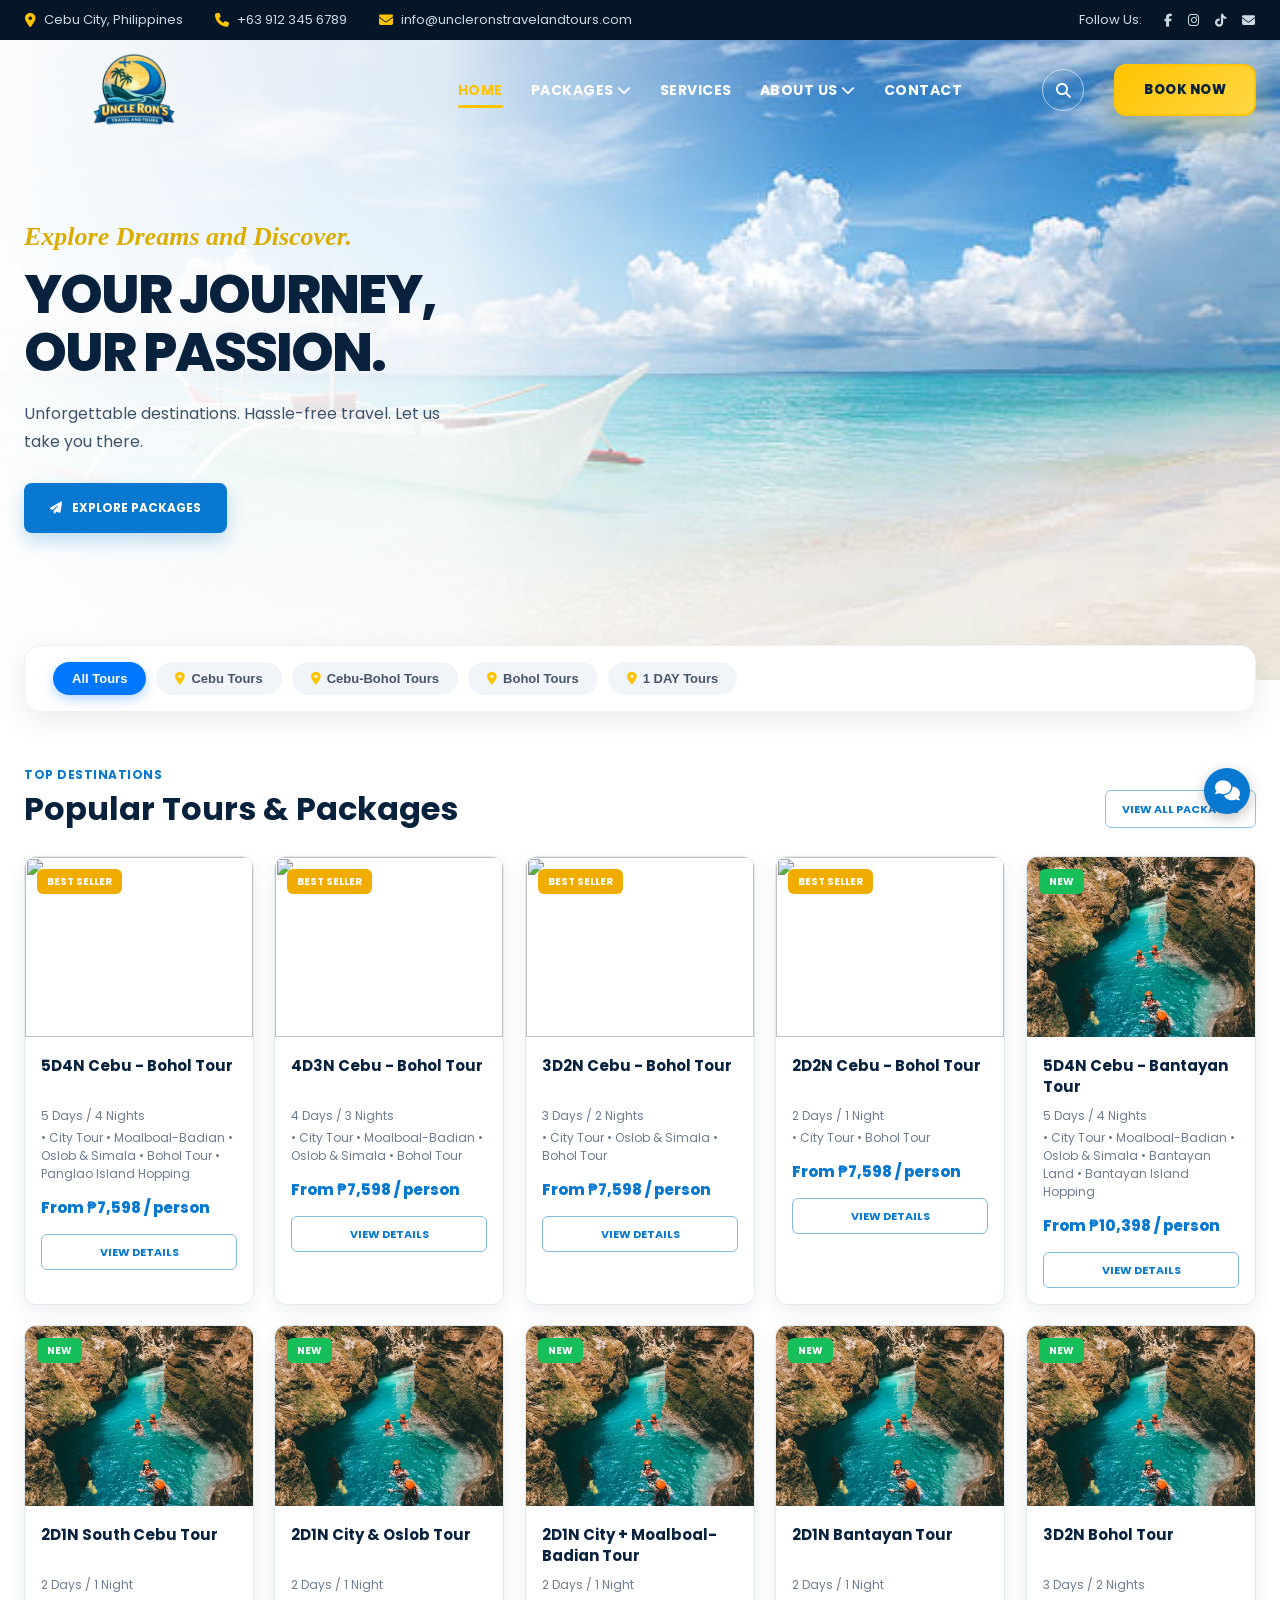
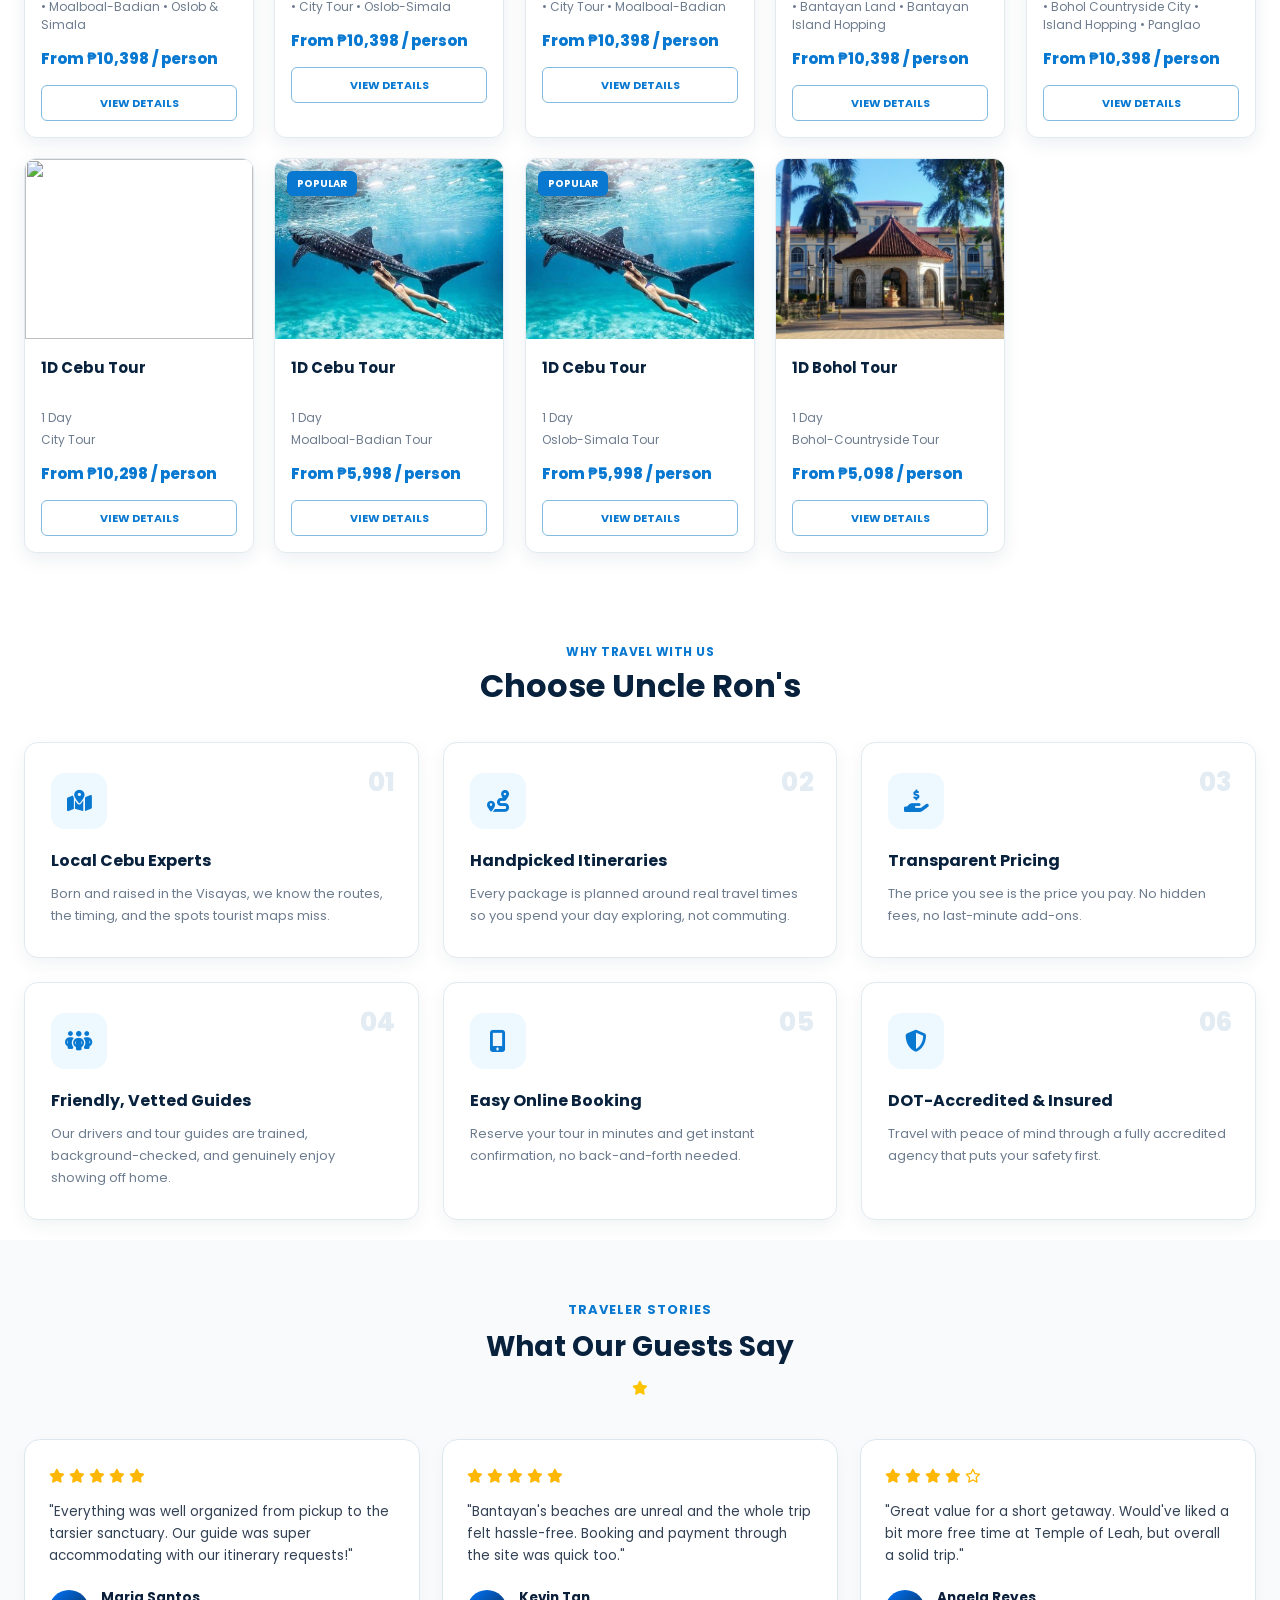
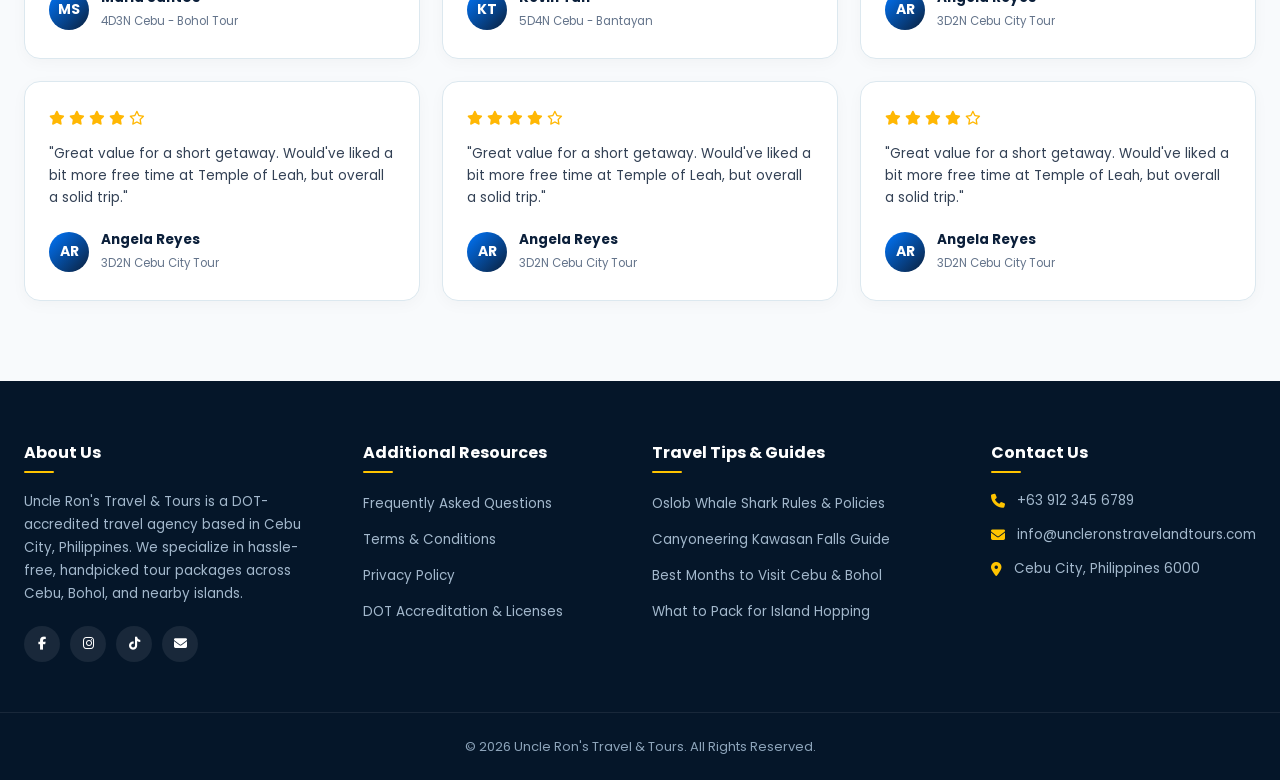
==== commit f92a1d27: ""feat: add all update"" ====
--- a/index/index.html
+++ b/index/index.html
@@ -14,6 +14,13 @@
     <!-- Font Awesome -->
     <link rel="stylesheet"
         href="https://cdnjs.cloudflare.com/ajax/libs/font-awesome/6.6.0/css/all.min.css">
+
+     <!-- Favicon -->
+    <link rel="icon" type="image/x-icon" href="../images/favicon.ico">
+    <link rel="icon" type="image/png" sizes="16x16" href="../images/favicon-16.png">
+    <link rel="icon" type="image/png" sizes="32x32" href="../images/favicon-32.png">
+    <link rel="icon" type="image/png" sizes="48x48" href="../images/favicon-48.png">
+    <link rel="apple-touch-icon" sizes="180x180" href="../images/favicon-180.png">
 
     <link rel="stylesheet" href="../css/style.css">
 </head>
@@ -36,29 +43,6 @@
         </div>
     </div>
 
-    <!-- ================= NAVBAR ================= -->
-
-    <!-- <header>
-        <div class="container navbar">
-            <div class="logo">
-                <img src="../images/Uncle_rons_logo-removebg-preview.png" alt="Logo">
-            </div>
-            <nav>
-                <ul>
-                    <li><a class="active" href="#">Home</a></li>
-                    <li><a href="#">Packages</a></li>
-                    <li><a href="#">Car Rentals</a></li>
-                    <li><a href="#">Services</a></li>
-                    <li><a href="#">About</a></li>
-                    <li><a href="#">Contact</a></li>
-                </ul>
-            </nav>
-            <a href="#" class="book-btn">
-                Book Now
-            </a>
-        </div>
-    </header> -->
-
     <!-- ================= NAVBAR WITH DROPDOWN ================= -->
 <header class="header-transparent">
     <div class="container navbar">
@@ -67,38 +51,56 @@
         </div>
         <nav>
             <ul>
-                <li><a class="active" href="../../index.html">Home</a></li>
+                <li><a class="active" href="../index/index.html">Home</a></li>
 
                 <!-- PACKAGES DROPDOWN MENU -->
                 <li class="dropdown-parent">
-                    <a href="#">Packages <i class="fa-solid fa-chevron-down"></i></a>
+                    <a href="../pages/package.html">Packages <i class="fa-solid fa-chevron-down"></i></a>
                     
                     <!-- Nested Dropdown List -->
                     <ul class="dropdown-menu">
-                        <li><a href="pages/cebu-tours/oslob-tour.html">Oslob Tours</a></li>
+                        <li><a href="../pages/cebu-tours/oslob-tour.html">Oslob Tours</a></li>
                         <li><a href="#">Badian Tours</a></li>
                         <li><a href="#">Moalboal Tours</a></li>
                         <li><a href="#">Bohol Tours</a></li>
                     </ul>
                 </li>
 
-                <li><a href="#">Car Rentals</a></li>
-                <li><a href="#">Services</a></li>
-                <li><a href="#">About</a></li>
-                <li><a href="#">Contact</a></li>
+                <li><a href="../pages/services.html">Services</a></li>
+
+                <!-- ABOUT US DROPDOWN MENU -->
+                <li class="dropdown-parent">
+                    <a href="../pages/about.html">About Us <i class="fa-solid fa-chevron-down"></i></a>
+                    
+                    <!-- Nested Dropdown List -->
+                    <ul class="dropdown-menu">
+                        <li><a href="../pages/awards.html">Accreditation & Awards</a></li>
+                        <li><a href="../pages/reviews.html">Reviews & Feedback</a></li>
+                        <li><a href="../pages/guides.html">Travel Guides</a></li>
+                        <li><a href="../pages/faqs.html">FAQs</a></li>
+                        <li><a href="../pages/terms.html">Terms & Policies</a></li>
+                    </ul>
+                </li>
+                <li><a href="../pages/contact.html">Contact</a></li>
             </ul>
         </nav>
-        <a href="#" class="book-btn">Book Now</a>
+
+        <div class="nav-actions">
+            <button type="button" class="icon-btn" onclick="window.urAuth && window.urAuth.openFind()" aria-label="Find My Booking" title="Find My Booking">
+                <i class="fa-solid fa-magnifying-glass"></i>
+            </button>
+            <a href="../pages/package.html" class="book-btn"> Book Now</a>
+        </div>
     </div>
 </header>
 
-    <!-- ================= HERO ================= -->
+<!-- ================= HERO ================= --> 
 
     <section class="hero">
 
         <div class="overlay"></div>
 
-        <img class="hero-image" src="../images/bg for mockup.jpg"alt="Hero">
+        <img class="hero-image" src="../images/bg for mockup.jpg" alt="Hero">
 
         <div class="container hero-content">
 
@@ -114,28 +116,18 @@
                 </h1>
 
                 <p>
-
                     Unforgettable destinations.
                     Hassle-free travel.
                     Let us take you there.
-
                 </p>
 
                 <div class="hero-buttons">
 
-                    <a href="#" class="btn primary">
+                    <a href="#packages" class="btn primary">
                         <i class="fa-solid fa-paper-plane"></i>
                         Explore Packages
                     </a>
 
-                    <a href="#" class="btn secondary">
-
-                        <i class="fa-solid fa-circle-play"></i>
-
-                        Watch Video
-
-                    </a>
-
                 </div>
 
             </div>
@@ -143,81 +135,6 @@
         </div>
 
     </section>
-
-    <!-- ================= SEARCH ================= -->
-
-    <!-- <section class="search-section">
-
-        <div class="container">
-
-            <form class="search-box">
-
-                <div class="input-box">
-
-                    <label>Destination</label>
-
-                    <input type="text"
-                        placeholder="Where to?">
-
-                </div>
-
-                <div class="input-box">
-
-                    <label>Check In</label>
-
-                    <input type="date">
-
-                </div>
-
-                <div class="input-box">
-
-                    <label>Check Out</label>
-
-                    <input type="date">
-
-                </div>
-
-                <div class="input-box">
-
-                    <label>Travelers</label>
-
-                    <select>
-
-                        <option>1 Traveler</option>
-                        <option>2 Travelers</option>
-                        <option>3 Travelers</option>
-                        <option>4 Travelers</option>
-
-                    </select>
-
-                </div>
-
-                <button>
-
-                    <i class="fa-solid fa-magnifying-glass"></i>
-
-                    Search Tours
-
-                </button>
-
-            </form>
-
-        </div>
-
-    </section>  -->
-
-    <!-- <section class="category-filter-section">
-        <div class="container">
-            <div class="filter-wrapper">
-                <span class="filter-label"><i class="fa-solid fa-fire"></i> Popular Destinations:</span>
-                <div class="filter-pills">
-                    <button class="pill active">All Tours</button>
-                    <button class="pill"><i class="fa-solid fa-umbrella-beach"></i> Cebu Tours</button>
-                    <button class="pill"><i class="fa-solid fa-water"></i> Bohol Tours</button>
-                </div>
-            </div>
-        </div>
-    </section>  -->
 
     <!-- ================= CATEGORY FILTER SECTION ================= -->
 <section class="category-filter-section">
@@ -237,14 +154,14 @@
 </section>
 
 <!-- ================= PACKAGES ================= -->
-<section class="packages">
+<section class="packages" id="packages">
     <div class="container">
         <div class="section-title">
             <div>
                 <span>TOP DESTINATIONS</span>
                 <h2>Popular Tours & Packages</h2>
             </div>
-            <a href="#">View All Packages</a>
+            <a href="../pages/package.html">View All Packages</a>
         </div>
 
         <div class="package-grid">
@@ -426,6 +343,64 @@
         </div>
     </div>
 </section>
+
+    <!-- ================= WHY CHOOSE UNCLE RON'S ================= -->
+    <section class="why-us-section" id="why-us-section">
+        <div class="container">
+ 
+                <div class="why-us-header">
+                    <span>WHY TRAVEL WITH US</span>
+                    <h2> Choose Uncle Ron's</h2>
+                </div>
+ 
+            <div class="why-us-grid">
+ 
+                <div class="why-us-card">
+                    <div class="why-us-number">01</div>
+                    <div class="why-us-icon"><i class="fa-solid fa-map-location-dot"></i></div>
+                    <h3>Local Cebu Experts</h3>
+                    <p>Born and raised in the Visayas, we know the routes, the timing, and the spots tourist maps miss.</p>
+                </div>
+ 
+                <div class="why-us-card">
+                    <div class="why-us-number">02</div>
+                    <div class="why-us-icon"><i class="fa-solid fa-route"></i></div>
+                    <h3>Handpicked Itineraries</h3>
+                    <p>Every package is planned around real travel times so you spend your day exploring, not commuting.</p>
+                </div>
+ 
+                <div class="why-us-card">
+                    <div class="why-us-number">03</div>
+                    <div class="why-us-icon"><i class="fa-solid fa-hand-holding-dollar"></i></div>
+                    <h3>Transparent Pricing</h3>
+                    <p>The price you see is the price you pay. No hidden fees, no last-minute add-ons.</p>
+                </div>
+ 
+                <div class="why-us-card">
+                    <div class="why-us-number">04</div>
+                    <div class="why-us-icon"><i class="fa-solid fa-people-group"></i></div>
+                    <h3>Friendly, Vetted Guides</h3>
+                    <p>Our drivers and tour guides are trained, background-checked, and genuinely enjoy showing off home.</p>
+                </div>
+ 
+                <div class="why-us-card">
+                    <div class="why-us-number">05</div>
+                    <div class="why-us-icon"><i class="fa-solid fa-mobile-screen-button"></i></div>
+                    <h3>Easy Online Booking</h3>
+                    <p>Reserve your tour in minutes and get instant confirmation, no back-and-forth needed.</p>
+                </div>
+ 
+                <div class="why-us-card">
+                    <div class="why-us-number">06</div>
+                    <div class="why-us-icon"><i class="fa-solid fa-shield-halved"></i></div>
+                    <h3>DOT-Accredited & Insured</h3>
+                    <p>Travel with peace of mind through a fully accredited agency that puts your safety first.</p>
+                </div>
+ 
+            </div>
+ 
+        </div>
+    </section>
 
     <!-- ================= REVIEWS / TESTIMONIALS ================= -->
     <section class="reviews-section" id="reviews-section">
@@ -439,7 +414,6 @@
 
             <div class="reviews-grid">
                 
-                <!-- TESTIMONIAL CARD 1 -->
                 <div class="testimonial-card">
                     <div class="testimonial-stars">
                         <i class="fa-solid fa-star"></i>
@@ -460,7 +434,6 @@
                     </div>
                 </div>
 
-                <!-- TESTIMONIAL CARD 2 -->
                 <div class="testimonial-card">
                     <div class="testimonial-stars">
                         <i class="fa-solid fa-star"></i>
@@ -481,7 +454,6 @@
                     </div>
                 </div>
 
-                <!-- TESTIMONIAL CARD 3 -->
                 <div class="testimonial-card">
                     <div class="testimonial-stars">
                         <i class="fa-solid fa-star"></i>
@@ -502,8 +474,6 @@
                     </div>
                 </div>
 
-
-                <!-- TESTIMONIAL CARD 4 -->
                 <div class="testimonial-card">
                     <div class="testimonial-stars">
                         <i class="fa-solid fa-star"></i>
@@ -524,7 +494,6 @@
                     </div>
                 </div>
 
-                <!-- TESTIMONIAL CARD 5 -->
                 <div class="testimonial-card">
                     <div class="testimonial-stars">
                         <i class="fa-solid fa-star"></i>
@@ -545,7 +514,6 @@
                     </div>
                 </div>
 
-                <!-- TESTIMONIAL CARD 6 -->
                 <div class="testimonial-card">
                     <div class="testimonial-stars">
                         <i class="fa-solid fa-star"></i>
@@ -571,67 +539,81 @@
         </div>
     </section>
 
-    <!-- ================= FEATURES ================= -->
-
-    <section class="features">
-
-        <div class="container feature-grid">
-
-            <div class="feature">
-
-                <i class="fa-solid fa-shield-heart"></i>
-
-                <h3>Best Price Guarantee</h3>
-
-                <p>Competitive pricing with no hidden fees.</p>
-
-            </div>
-
-            <div class="feature">
-
-                <i class="fa-solid fa-headset"></i>
-
-                <h3>24/7 Support</h3>
-
-                <p>Customer support anytime you need.</p>
-
-            </div>
-
-            <div class="feature">
-
-                <i class="fa-solid fa-thumbs-up"></i>
-
-                <h3>Trusted & Accredited</h3>
-
-                <p>DOT Accredited Travel Agency.</p>
-
-            </div>
-
-            <div class="feature">
-
-                <i class="fa-regular fa-heart"></i>
-
-                <h3>Memorable Experiences</h3>
-
-                <p>Creating unforgettable adventures.</p>
-
-            </div>
-
-        </div>
-
-    </section>
+    <!-- Floating Contact Widget -->
+    <div class="floating-contact-wrapper">
+        <div class="contact-options" id="contactOptions">
+            <a href="https://m.me/uncleronstravelandtours" target="_blank" rel="noopener" class="contact-btn messenger" title="Chat on Messenger">
+                <i class="fa-brands fa-facebook-messenger"></i>
+            </a>
+            <a href="https://wa.me/639123456789" target="_blank" rel="noopener" class="contact-btn whatsapp" title="Chat on WhatsApp">
+                <i class="fa-brands fa-whatsapp"></i>
+            </a>
+        </div>
+        <button type="button" id="contactToggleBtn" title="Contact Us" aria-label="Toggle contact options">
+            <i class="fa-solid fa-comments"></i>
+        </button>
+    </div>
+
+    <button onclick="topFunction()" id="myBtn" title="Go to top">Top</button>
 
     <!-- ================= FOOTER ================= -->
 
     <footer>
-        <div class="container">
-            <p>
-                © 2026 Uncle Ron's Travel & Tours.
-                All Rights Reserved.
-            </p>
+        <!-- Pre-Footer Widgets Section -->
+        <div class="footer-widgets">
+            <div class="container footer-grid">
+                
+                <div class="footer-col">
+                    <h3>About Us</h3>
+                    <p>
+                        Uncle Ron's Travel & Tours is a DOT-accredited travel agency based in Cebu City, Philippines. We specialize in hassle-free, handpicked tour packages across Cebu, Bohol, and nearby islands.
+                    </p>
+                    <div class="footer-socials">
+                        <a href="#" aria-label="Facebook"><i class="fa-brands fa-facebook-f"></i></a>
+                        <a href="#" aria-label="Instagram"><i class="fa-brands fa-instagram"></i></a>
+                        <a href="#" aria-label="TikTok"><i class="fa-brands fa-tiktok"></i></a>
+                        <a href="#" aria-label="Email"><i class="fa-solid fa-envelope"></i></a>
+                    </div>
+                </div>
+
+                <div class="footer-col">
+                    <h3>Additional Resources</h3>
+                    <ul class="footer-links">
+                        <li><a href="#">Frequently Asked Questions</a></li>
+                        <li><a href="#">Terms & Conditions</a></li>
+                        <li><a href="#">Privacy Policy</a></li>
+                        <li><a href="#">DOT Accreditation & Licenses</a></li>
+                    </ul>
+                </div>
+
+                <div class="footer-col">
+                    <h3>Travel Tips & Guides</h3>
+                    <ul class="footer-links">
+                        <li><a href="#">Oslob Whale Shark Rules & Policies</a></li>
+                        <li><a href="#">Canyoneering Kawasan Falls Guide</a></li>
+                        <li><a href="#">Best Months to Visit Cebu & Bohol</a></li>
+                        <li><a href="#">What to Pack for Island Hopping</a></li>
+                    </ul>
+                </div>
+
+                <div class="footer-col">
+                    <h3>Contact Us</h3>
+                    <ul class="footer-contact-list">
+                        <li><i class="fa-solid fa-phone"></i> +63 912 345 6789</li>
+                        <li><i class="fa-solid fa-envelope"></i> info@uncleronstravelandtours.com</li>
+                        <li><i class="fa-solid fa-location-dot"></i> Cebu City, Philippines 6000</li>
+                    </ul>
+                </div>
+
+            </div>
+        </div>
+
+        <div class="container footer-bottom">
+            <p>© 2026 Uncle Ron's Travel & Tours. All Rights Reserved.</p>
         </div>
     </footer>
-
+    
+<script src="../js/auth.js"></script>
 <script src="../js/script.js"></script>
 </body>
 </html>
--- a/css/style.css
+++ b/css/style.css
@@ -46,7 +46,7 @@
     background: var(--navy-dark);
     color: #cdd8e3;
     font-size: 13px;
-    padding: 0 25px; /* Adjust this value (e.g., 10px or 20px) to control distance from screen edge */
+    padding: 0 25px;
     display: flex;
     justify-content: space-between;
     align-items: center;
@@ -103,15 +103,15 @@
     color: var(--gold);
 }
 
+
 /* ================= HEADER & NAVBAR ================= */
 
 header {
     position: absolute;
-    top: 40px; /* Offset for topbar */
+    top: 40px;
     left: 0;
     width: 100%;
     height: 100px;
-    /* background: transparent; */
     z-index: 100;
 }
 
@@ -122,7 +122,6 @@
     background: transparent;
 }
 
-/* Inner Pages Solid Variant (Oslob Tour, Packages, etc.) */
 header.header-dark {
     position: relative !important;
     height: 100px !important; 
@@ -130,9 +129,12 @@
     background-color: #0c2340;
 }
 
-/* Constrain the logo on the inner pages so it doesn't push the title down too far */
+header.header-dark .search-input-wrapper,
+header.header-dark #searchToggle {
+    display: none;
+}
+
 header.header-dark .logo img {
-   
     padding-top: 0;
 }
 
@@ -174,6 +176,7 @@
     justify-content: flex-end;
     gap: 28px;
     list-style: none;
+    padding-right: 50px;
 }
 
 nav ul li a {
@@ -210,12 +213,10 @@
     width: 100%;
 }
 
-/* Position reference for dropdown placement */
 nav ul li.dropdown-parent {
     position: relative;
 }
 
-/* Hide dropdown menu by default */
 nav ul li .dropdown-menu {
     display: none;
     position: absolute;
@@ -229,7 +230,6 @@
     z-index: 1000;
 }
 
-/* Dropdown list item styling */
 nav ul li .dropdown-menu li {
     display: block;
     width: 100%;
@@ -243,13 +243,11 @@
     white-space: nowrap;
 }
 
-/* Hover effects */
 nav ul li .dropdown-menu li a:hover {
     background-color: #f1f5f9;
     color: #007bff;
 }
 
-/* Show the dropdown menu when hovering over the parent list item */
 nav ul li.dropdown-parent:hover .dropdown-menu {
     display: block;
 }
@@ -316,7 +314,7 @@
     display: flex;
     align-items: center;
     justify-content: center;
-    padding-top: 140px; /* Adjusted padding to clear topbar + header */
+    padding-top: 140px;
     padding-bottom: 70px;
 }
 
@@ -415,82 +413,17 @@
     border: 1.5px solid var(--blue);
 }
 
-/* ================= SEARCH BOX ================= */
-
-/* .search-section {
-    position: relative;
-    z-index: 5;
-    margin-top: -42px;
-}
-
-.search-box {
-    display: grid;
-    grid-template-columns: 1.3fr 1fr 1fr 1fr 200px;
-    align-items: center;
-    background: var(--white);
-    border-radius: 12px;
-    padding: 18px 24px;
-    box-shadow: 0 16px 36px rgba(15, 47, 76, 0.14);
-}
-
-.input-box {
-    min-width: 0;
-    padding: 8px 22px;
-    border-right: 1px solid var(--border);
-}
-
-.input-box label {
-    display: block;
-    color: var(--navy);
-    font-size: 11px;
-    font-weight: 700;
-    text-transform: uppercase;
-    margin-bottom: 5px;
-}
-
-.input-box input,
-.input-box select {
-    width: 100%;
-    border: none;
-    outline: none;
-    color: var(--muted);
-    background: transparent;
-    font-family: inherit;
-    font-size: 14px;
-    font-weight: 500;
-    cursor: pointer;
-}
-
-.search-box button {
-    min-height: 52px;
-    border: none;
-    border-radius: 8px;
-    background: var(--yellow);
-    color: #15263a;
-    font-family: inherit;
-    font-size: 12px;
-    font-weight: 800;
-    text-transform: uppercase;
-    cursor: pointer;
-    transition: 0.25s ease;
-}
-
-.search-box button:hover {
-    background: #ffcf27;
-    transform: translateY(-2px);
-}  */
-
 .category-filter-section {
     position: relative;
     z-index: 20;
-    margin-top: -35px; /* Pulls it up over the hero image boundary */
+    margin-top: -35px;
 }
 
 .filter-card {
     background: #ffffff;
     padding: 16px 28px;
     border-radius: 16px;
-    box-shadow: 0 10px 30px rgba(0, 0, 0, 0.08); /* Gives elevation */
+    box-shadow: 0 10px 30px rgba(0, 0, 0, 0.08);
     display: flex;
     align-items: center;
     justify-content: space-between;
@@ -514,7 +447,7 @@
 }
 
 .filter-label i {
-    color: #ff9f43; /* Warm accent color for the fire icon */
+    color: #ff9f43;
 }
 
 .filter-pills {
@@ -544,7 +477,7 @@
 }
 
 .pill.active {
-    background: #0077ff; /* Matches primary brand blue */
+    background: #0077ff;
     color: #ffffff;
     box-shadow: 0 4px 12px rgba(0, 119, 255, 0.3);
 }
@@ -606,6 +539,20 @@
     gap: 20px;
 }
 
+/* Initial hidden state for cards */
+.package-grid .card {
+    opacity: 0;
+    transform: translateY(35px);
+    transition: opacity 0.6s ease-out, transform 0.6s ease-out;
+    will-change: opacity, transform;
+}
+
+/* Revealed state triggered when scrolled into view */
+.package-grid .card.reveal {
+    opacity: 1;
+    transform: translateY(0);
+}
+
 .card {
     position: relative;
     overflow: hidden;
@@ -615,7 +562,6 @@
     box-shadow: 0 6px 18px rgba(9, 45, 74, 0.08);
     transition: all 0.3s ease-in-out;
 }
-
 
 .card:hover {
     transform: translateY(-8px);
@@ -696,7 +642,6 @@
     color: white;
 }
 
-
 /* ---------- Reviews / Testimonials Section ---------- */
 .reviews-section {
     padding: 60px 0 80px;
@@ -743,7 +688,7 @@
 }
 
 .testimonial-stars {
-    color: #ffb703; /* Star gold color */
+    color: #ffb703;
     font-size: 14px;
     margin-bottom: 14px;
 }
@@ -787,7 +732,6 @@
     color: #64748b;
 }
 
-/* Responsive Grid for Tablets and Phones */
 @media (max-width: 992px) {
     .reviews-grid {
         grid-template-columns: 1fr;
@@ -838,7 +782,7 @@
 /* ================= TOUR DETAILS STYLES ================= */
 
 .tour-header-banner {
-    background-color: #ffffff; /* Light background */
+    background-color: #ffffff;
     padding: 60px 0 30px;  
     position: relative;
     z-index: 1;
@@ -1012,12 +956,282 @@
 
 /* ================= FOOTER ================= */
 
-footer {
+/* footer {
     padding: 24px 0;
     background: var(--navy);
     color: #d9e4eb;
     text-align: center;
     font-size: 13px;
+} */
+
+/* ================= FOOTER ================= */
+
+footer {
+    background: var(--navy-dark); /* #051629 */
+    color: #cdd8e3;
+    text-align: left;
+    padding-top: 60px;
+}
+
+.footer-widgets {
+    padding-bottom: 50px;
+    border-bottom: 1px solid rgba(255, 255, 255, 0.08);
+}
+
+.footer-grid {
+    display: grid;
+    grid-template-columns: 1.2fr 1fr 1.2fr 1fr;
+    gap: 40px;
+}
+
+.footer-col h3 {
+    color: var(--white);
+    font-size: 16px;
+    font-weight: 700;
+    margin-bottom: 18px;
+    position: relative;
+}
+
+/* Gold accent underline beneath section titles */
+.footer-col h3::after {
+    content: "";
+    display: block;
+    width: 30px;
+    height: 2px;
+    background: var(--gold);
+    margin-top: 6px;
+    border-radius: 2px;
+}
+
+.footer-col p {
+    font-size: 13.5px;
+    line-height: 1.7;
+    color: #a3b8cc;
+    margin-bottom: 20px;
+}
+
+/* Social icons with yellow hover glow */
+.footer-socials {
+    display: flex;
+    gap: 10px;
+}
+
+.footer-socials a {
+    width: 36px;
+    height: 36px;
+    border-radius: 50%;
+    background: rgba(255, 255, 255, 0.08);
+    color: var(--white);
+    display: flex;
+    align-items: center;
+    justify-content: center;
+    font-size: 13px;
+    text-decoration: none;
+    transition: all 0.25s ease;
+}
+
+.footer-socials a:hover {
+    background: var(--gold);
+    color: var(--navy);
+    transform: translateY(-3px);
+}
+
+/* Navigation & Resource links */
+.footer-links {
+    list-style: none;
+    padding: 0;
+    margin: 0;
+}
+
+.footer-links li {
+    margin-bottom: 12px;
+}
+
+.footer-links a {
+    color: #a3b8cc;
+    font-size: 13.5px;
+    text-decoration: none;
+    transition: color 0.25s ease, padding-left 0.25s ease;
+    display: inline-block;
+}
+
+.footer-links a:hover {
+    color: var(--gold);
+    padding-left: 4px;
+}
+
+/* Contact info list */
+.footer-contact-list {
+    list-style: none;
+    padding: 0;
+    margin: 0;
+}
+
+.footer-contact-list li {
+    display: flex;
+    align-items: flex-start;
+    gap: 12px;
+    font-size: 13.5px;
+    color: #a3b8cc;
+    margin-bottom: 14px;
+    line-height: 1.5;
+}
+
+.footer-contact-list i {
+    color: var(--gold);
+    font-size: 14px;
+    margin-top: 3px;
+    flex-shrink: 0;
+}
+
+/* Copyright section at the bottom */
+.footer-bottom {
+    padding: 24px 0;
+    text-align: center;
+    font-size: 13px;
+    color: #8da4ba;
+}
+
+/* Responsive adjustments */
+@media (max-width: 992px) {
+    .footer-grid {
+        grid-template-columns: repeat(2, 1fr);
+        gap: 30px;
+    }
+}
+
+@media (max-width: 600px) {
+    .footer-grid {
+        grid-template-columns: 1fr;
+    }
+}
+
+#myBtn {
+  display: none; /* Hidden by default */
+  position: fixed; /* Fixed/sticky position */
+  bottom: 30px; /* Placement from bottom */
+  right: 30px; /* Placement from right */
+  z-index: 99; /* Stay on top of content */
+  width: 46px; /* Fixed button width */
+  height: 46px; /* Fixed button height */
+  border: 2px solid #ffca28; /* Warm yellow border matching site accents */
+  outline: none; /* Remove focus outline */
+  background-color: #07162c; /* Dark navy color matching your header/footer */
+  color: transparent; /* Hides original HTML text */
+  font-size: 0; /* Clears line height */
+  cursor: pointer; /* Pointer on hover */
+  border-radius: 50%; /* Fully circular button matching your social media icons */
+  box-shadow: 0 4px 14px rgba(0, 0, 0, 0.25); /* Subtle shadow for depth */
+  transition: all 0.3s ease; /* Smooth hover transition */
+  padding: 0;
+  overflow: hidden;
+}
+
+/* Centered Arrow Icon */
+#myBtn::after {
+  content: "↑"; /* Up arrow icon */
+  position: absolute;
+  top: 50%;
+  left: 50%;
+  transform: translate(-50%, -50%); /* Centered vertically and horizontally */
+  color: #ffca28; /* Warm yellow arrow color matching your CTA button */
+  font-size: 22px; /* Arrow size */
+  font-weight: bold;
+  line-height: 1;
+  transition: color 0.3s ease;
+}
+
+/* Hover State */
+#myBtn:hover {
+  background-color: #ffca28; /* Fills with warm yellow on hover */
+  border-color: #ffca28;
+  transform: translateY(-4px); /* Gentle float effect */
+  box-shadow: 0 6px 18px rgba(255, 202, 40, 0.4); /* Yellow glow on hover */
+}
+
+/* Arrow color changes on hover */
+#myBtn:hover::after {
+  color: #07162c; /* Navy arrow color on yellow hover state */
+}
+
+
+/* Floating Contact Wrapper */
+.floating-contact-wrapper {
+    position: fixed;
+    bottom: 86px; /* Positioned directly above #myBtn */
+    right: 30px;
+    z-index: 99;
+    display: flex;
+    flex-direction: column;
+    align-items: center;
+    gap: 10px;
+}
+
+/* Main Toggle Button */
+#contactToggleBtn {
+    width: 46px;
+    height: 46px;
+    border-radius: 50%;
+    border: none;
+    background-color: var(--blue, #0878d1);
+    color: #ffffff;
+    font-size: 20px;
+    cursor: pointer;
+    box-shadow: 0 4px 14px rgba(0, 0, 0, 0.25);
+    transition: all 0.3s ease;
+    display: flex;
+    align-items: center;
+    justify-content: center;
+}
+
+#contactToggleBtn:hover {
+    background-color: var(--navy, #08213d);
+    transform: translateY(-2px);
+}
+
+/* Pop-up Contact Options */
+.contact-options {
+    display: flex;
+    flex-direction: column;
+    gap: 10px;
+    opacity: 0;
+    visibility: hidden;
+    transform: translateY(15px);
+    transition: all 0.3s cubic-bezier(0.16, 1, 0.3, 1);
+}
+
+.contact-options.show {
+    opacity: 1;
+    visibility: visible;
+    transform: translateY(0);
+}
+
+/* Individual Messenger & WhatsApp Buttons */
+.contact-btn {
+    width: 42px;
+    height: 42px;
+    border-radius: 50%;
+    color: #ffffff;
+    display: flex;
+    align-items: center;
+    justify-content: center;
+    font-size: 20px;
+    text-decoration: none;
+    box-shadow: 0 4px 12px rgba(0, 0, 0, 0.2);
+    transition: transform 0.2s ease, box-shadow 0.2s ease;
+}
+
+.contact-btn:hover {
+    transform: scale(1.1);
+    box-shadow: 0 6px 16px rgba(0, 0, 0, 0.3);
+}
+
+.contact-btn.messenger {
+    background: linear-gradient(135deg, #00B2FF, #006AFF);
+}
+
+.contact-btn.whatsapp {
+    background-color: #25D366;
 }
 
 /* ================= MEDIA QUERIES ================= */
@@ -1033,21 +1247,6 @@
         gap: 18px;
     }
 
-    .search-box {
-        grid-template-columns: 1fr 1fr;
-        gap: 10px;
-    }
-
-    .input-box {
-        border: none;
-        border-bottom: 1px solid var(--border);
-    }
-
-    .search-box button {
-        grid-column: span 2;
-        margin-top: 10px;
-    }
-
     .feature-grid {
         grid-template-columns: repeat(2, 1fr);
     }
@@ -1059,7 +1258,7 @@
     }
 
     .topbar {
-        display: none; /* Hide topbar on smaller mobile screens for space */
+        display: none;
     }
 
     header {
@@ -1095,14 +1294,6 @@
         padding-top: 76px;
     }
 
-    .search-box {
-        grid-template-columns: 1fr;
-    }
-
-    .search-box button {
-        grid-column: span 1;
-    }
-
     .package-grid {
         grid-template-columns: 1fr;
     }
@@ -1110,4 +1301,1788 @@
     .feature-grid {
         grid-template-columns: 1fr;
     }
-}+}
+
+/* ================= SHARED CTA BANNER ================= */
+
+.cta-banner {
+    margin: 20px 0 60px;
+    background: linear-gradient(120deg, var(--navy), var(--navy-dark));
+    border-radius: 16px;
+    padding: 46px 50px;
+    display: flex;
+    align-items: center;
+    justify-content: space-between;
+    gap: 30px;
+    flex-wrap: wrap;
+}
+
+.cta-banner h2 {
+    color: #ffffff;
+    font-size: 24px;
+    margin-bottom: 8px;
+}
+
+.cta-banner p {
+    color: #c7d3e0;
+    font-size: 14px;
+    max-width: 480px;
+}
+
+.cta-banner .btn.primary {
+    flex-shrink: 0;
+}
+
+/* ================= SERVICES PAGE ================= */
+
+.services-intro {
+    padding: 46px 0 6px;
+}
+
+.services-intro p {
+    max-width: 720px;
+    color: var(--muted);
+    font-size: 15px;
+    line-height: 1.8;
+}
+
+.services-grid {
+    display: grid;
+    grid-template-columns: repeat(3, 1fr);
+    gap: 24px;
+    padding: 36px 0 20px;
+}
+
+.service-card {
+    background: var(--white);
+    border: 1px solid #e1eaef;
+    border-radius: 14px;
+    padding: 32px 26px;
+    box-shadow: 0 6px 18px rgba(9, 45, 74, 0.06);
+    transition: all 0.3s ease-in-out;
+}
+
+.service-card:hover {
+    transform: translateY(-6px);
+    box-shadow: 0 18px 32px rgba(9, 45, 74, 0.14);
+}
+
+.service-icon {
+    width: 56px;
+    height: 56px;
+    border-radius: 14px;
+    background: var(--light-blue);
+    display: flex;
+    align-items: center;
+    justify-content: center;
+    margin-bottom: 20px;
+}
+
+.service-icon i {
+    color: var(--blue);
+    font-size: 22px;
+}
+
+.service-card h3 {
+    color: var(--navy);
+    font-size: 17px;
+    font-weight: 700;
+    margin-bottom: 10px;
+}
+
+.service-card p {
+    color: var(--muted);
+    font-size: 13px;
+    line-height: 1.7;
+    margin-bottom: 20px;
+}
+
+.service-card .details {
+    display: inline-block;
+    width: auto;
+}
+
+/* ================= ABOUT PAGE ================= */
+
+.about-section {
+    padding: 46px 0 10px;
+}
+
+.about-grid {
+    display: grid;
+    grid-template-columns: 1fr 1fr;
+    gap: 50px;
+    align-items: center;
+}
+
+.about-grid img {
+    width: 100%;
+    border-radius: 16px;
+    box-shadow: 0 14px 30px rgba(9, 45, 74, 0.14);
+    display: block;
+}
+
+.about-text .eyebrow {
+    display: block;
+    color: var(--blue);
+    text-transform: uppercase;
+    font-size: 12px;
+    font-weight: 700;
+    letter-spacing: 0.5px;
+    margin-bottom: 6px;
+}
+
+.about-text h2 {
+    color: var(--navy);
+    font-size: 30px;
+    line-height: 1.25;
+    margin-bottom: 16px;
+}
+
+.about-text p {
+    color: var(--muted);
+    font-size: 14.5px;
+    line-height: 1.8;
+    margin-bottom: 14px;
+}
+
+.stats-strip {
+    margin: 56px 0;
+    background: var(--light-blue);
+    border-radius: 16px;
+    padding: 34px 20px;
+    display: grid;
+    grid-template-columns: repeat(4, 1fr);
+    text-align: center;
+}
+
+.stat-item h3 {
+    color: var(--blue);
+    font-size: 32px;
+    font-weight: 800;
+    margin-bottom: 4px;
+}
+
+.stat-item span {
+    color: var(--navy);
+    font-size: 12px;
+    text-transform: uppercase;
+    font-weight: 700;
+    letter-spacing: 0.5px;
+}
+
+.values-grid {
+    display: grid;
+    grid-template-columns: repeat(3, 1fr);
+    gap: 24px;
+    padding: 10px 0 50px;
+}
+
+.value-card {
+    text-align: center;
+    padding: 32px 22px;
+    border: 1px solid var(--border);
+    border-radius: 14px;
+}
+
+.value-card i {
+    color: var(--blue);
+    font-size: 28px;
+    margin-bottom: 16px;
+}
+
+.value-card h3 {
+    color: var(--navy);
+    font-size: 15px;
+    text-transform: uppercase;
+    letter-spacing: 0.5px;
+    margin-bottom: 10px;
+}
+
+.value-card p {
+    color: var(--muted);
+    font-size: 13px;
+    line-height: 1.7;
+}
+
+.team-grid {
+    display: grid;
+    grid-template-columns: repeat(4, 1fr);
+    gap: 24px;
+    padding: 10px 0 60px;
+}
+
+.team-card {
+    text-align: center;
+}
+
+.team-avatar {
+    width: 110px;
+    height: 110px;
+    border-radius: 50%;
+    background: linear-gradient(135deg, #0077ff, #0b1f3a);
+    color: #ffffff;
+    font-weight: 700;
+    font-size: 26px;
+    display: flex;
+    align-items: center;
+    justify-content: center;
+    margin: 0 auto 16px;
+}
+
+.team-card h4 {
+    color: var(--navy);
+    font-size: 15px;
+    margin-bottom: 4px;
+}
+
+.team-card span {
+    color: var(--blue);
+    font-size: 12px;
+    font-weight: 600;
+    text-transform: uppercase;
+    letter-spacing: 0.3px;
+}
+
+
+/* ================= CONTACT PAGE ================= */
+
+/* .contact-grid {
+    display: grid;
+    grid-template-columns: 1fr 1.2fr;
+    gap: 40px;
+    padding: 46px 0 60px;
+}
+
+.contact-info-card {
+    background: var(--navy);
+    border-radius: 16px;
+    padding: 36px 30px;
+    color: #ffffff;
+    height: fit-content;
+}
+
+.contact-info-card h3 {
+    font-size: 19px;
+    margin-bottom: 8px;
+}
+
+.contact-info-card > p {
+    color: #b9c6d6;
+    font-size: 13.5px;
+    margin-bottom: 28px;
+    line-height: 1.7;
+}
+
+.contact-info-item {
+    display: flex;
+    gap: 14px;
+    align-items: flex-start;
+    margin-bottom: 22px;
+}
+
+.contact-info-item i {
+    width: 38px;
+    height: 38px;
+    border-radius: 10px;
+    background: rgba(255, 196, 0, 0.15);
+    color: var(--gold);
+    display: flex;
+    align-items: center;
+    justify-content: center;
+    flex-shrink: 0;
+    font-size: 14px;
+}
+
+.contact-info-item h4 {
+    font-size: 13px;
+    margin-bottom: 3px;
+}
+
+.contact-info-item p {
+    color: #c7d3e0;
+    font-size: 12.5px;
+    line-height: 1.5;
+}
+
+.contact-socials {
+    display: flex;
+    gap: 10px;
+    margin-top: 26px;
+}
+
+.contact-socials a {
+    width: 36px;
+    height: 36px;
+    border-radius: 50%;
+    background: rgba(255, 255, 255, 0.08);
+    display: flex;
+    align-items: center;
+    justify-content: center;
+    color: #ffffff;
+    text-decoration: none;
+    transition: 0.25s ease;
+}
+
+.contact-socials a:hover {
+    background: var(--gold);
+    color: var(--navy);
+}
+
+.contact-form-card {
+    background: var(--white);
+    border: 1px solid var(--border);
+    border-radius: 16px;
+    padding: 36px;
+    box-shadow: 0 10px 30px rgba(9, 45, 74, 0.06);
+}
+
+.contact-form-card h3 {
+    color: var(--navy);
+    font-size: 19px;
+    margin-bottom: 22px;
+}
+
+.contact-form .form-row {
+    display: grid;
+    grid-template-columns: 1fr 1fr;
+    gap: 18px;
+}
+
+.contact-form textarea {
+    width: 100%;
+    padding: 10px;
+    border: 1px solid #cbd5e1;
+    border-radius: 6px;
+    font-family: inherit;
+    font-size: 14px;
+    resize: vertical;
+    min-height: 120px;
+}
+
+.contact-form .form-group label {
+    color: var(--navy);
+}
+
+.contact-form button {
+    width: auto;
+    padding: 12px 30px;
+}
+
+.map-embed {
+    margin: 0 0 60px;
+    border-radius: 16px;
+    overflow: hidden;
+    height: 380px;
+    border: 1px solid var(--border);
+}
+
+.map-embed iframe {
+    width: 100%;
+    height: 100%;
+    border: 0;
+    display: block;
+} */
+
+/* ================= CONTACT PAGE ================= */
+
+.contact-grid {
+    display: grid;
+    grid-template-columns: 1fr 1.2fr;
+    gap: 40px;
+    padding: 46px 0 60px;
+    align-items: start;
+}
+
+.contact-info-card {
+    background: var(--navy);
+    border-radius: 16px;
+    padding: 36px 30px;
+    color: #ffffff;
+    height: fit-content;
+}
+
+.contact-info-card h3 {
+    font-size: 19px;
+    margin-bottom: 8px;
+}
+
+.contact-info-card > p {
+    color: #b9c6d6;
+    font-size: 13.5px;
+    margin-bottom: 28px;
+    line-height: 1.7;
+}
+
+.contact-info-item {
+    display: flex;
+    gap: 14px;
+    align-items: flex-start;
+    margin-bottom: 22px;
+}
+
+.contact-info-item i {
+    width: 38px;
+    height: 38px;
+    border-radius: 10px;
+    background: rgba(255, 196, 0, 0.15);
+    color: var(--gold);
+    display: flex;
+    align-items: center;
+    justify-content: center;
+    flex-shrink: 0;
+    font-size: 14px;
+}
+
+.contact-info-item h4 {
+    font-size: 13px;
+    margin-bottom: 3px;
+}
+
+.contact-info-item p {
+    color: #c7d3e0;
+    font-size: 12.5px;
+    line-height: 1.5;
+}
+
+.contact-socials {
+    display: flex;
+    gap: 10px;
+    margin-top: 26px;
+}
+
+.contact-socials a {
+    width: 36px;
+    height: 36px;
+    border-radius: 50%;
+    background: rgba(255, 255, 255, 0.08);
+    display: flex;
+    align-items: center;
+    justify-content: center;
+    color: #ffffff;
+    text-decoration: none;
+    transition: 0.25s ease;
+}
+
+.contact-socials a:hover {
+    background: var(--gold);
+    color: var(--navy);
+}
+
+/* --- UPDATED CONTACT FORM CARD --- */
+.contact-form-card {
+    background: var(--white);
+    border: 1px solid var(--border);
+    border-radius: 16px;
+    padding: 36px;
+    box-shadow: 0 10px 30px rgba(9, 45, 74, 0.06);
+}
+
+.contact-form-card h3 {
+    color: var(--navy);
+    font-size: 22px;
+    font-weight: 700;
+    margin-bottom: 24px;
+}
+
+.contact-form {
+    display: flex;
+    flex-direction: column;
+    gap: 18px;
+}
+
+.contact-form .form-row {
+    display: grid;
+    grid-template-columns: 1fr 1fr;
+    gap: 18px;
+}
+
+.contact-form .form-group {
+    display: flex;
+    flex-direction: column;
+    gap: 6px;
+}
+
+.contact-form .form-group label {
+    color: var(--navy);
+    font-size: 13.5px;
+    font-weight: 600;
+}
+
+.contact-form input,
+.contact-form select,
+.contact-form textarea {
+    width: 100%;
+    padding: 12px 14px;
+    border: 1px solid var(--border);
+    border-radius: 10px;
+    background: #ffffff;
+    font-family: inherit;
+    font-size: 14px;
+    color: var(--text);
+    outline: none;
+    transition: border-color 0.2s ease, box-shadow 0.2s ease;
+}
+
+.contact-form input:focus,
+.contact-form select:focus,
+.contact-form textarea:focus {
+    border-color: var(--blue);
+    box-shadow: 0 0 0 3px rgba(8, 120, 209, 0.12);
+}
+
+.contact-form select {
+    cursor: pointer;
+    background-image: url("data:image/svg+xml,%3Csvg xmlns='http://www.w3.org/2000/svg' width='12' height='12' viewBox='0 0 12 12'%3E%3Cpath fill='%308213d' d='M6 8.825L1.175 4 2.238 2.938 6 6.7 9.763 2.938 10.825 4z'/%3E%3C/svg%3E");
+    background-repeat: no-repeat;
+    background-position: right 14px center;
+    appearance: none;
+    -webkit-appearance: none;
+    padding-right: 36px;
+}
+
+.contact-form textarea {
+    resize: vertical;
+    min-height: 130px;
+}
+
+.contact-submit-btn {
+    align-self: flex-start;
+    padding: 14px 32px;
+    background: var(--blue);
+    color: #ffffff;
+    border: none;
+    border-radius: 10px;
+    font-family: inherit;
+    font-size: 14px;
+    font-weight: 700;
+    cursor: pointer;
+    transition: background 0.25s ease, transform 0.25s ease, box-shadow 0.25s ease;
+}
+
+.contact-submit-btn:hover {
+    background: var(--navy);
+    transform: translateY(-2px);
+    box-shadow: 0 8px 20px rgba(8, 33, 61, 0.2);
+}
+
+.map-embed {
+    margin: 0 0 60px;
+    border-radius: 16px;
+    overflow: hidden;
+    height: 380px;
+    border: 1px solid var(--border);
+}
+
+.map-embed iframe {
+    width: 100%;
+    height: 100%;
+    border: 0;
+    display: block;
+}
+
+@media (max-width: 820px) {
+    .contact-grid {
+        grid-template-columns: 1fr;
+    }
+
+    .contact-form .form-row {
+        grid-template-columns: 1fr;
+    }
+}
+
+/* ================= WHY CHOOSE UNCLE RON'S ================= */
+
+.why-us-section {
+    padding: 55px 0 20px;
+}
+
+.why-us-grid {
+    display: grid;
+    grid-template-columns: repeat(3, 1fr);
+    gap: 24px;
+}
+
+.why-us-card {
+    position: relative;
+    background: var(--white);
+    border: 1px solid #e1eaef;
+    border-radius: 14px;
+    padding: 30px 26px;
+    box-shadow: 0 6px 18px rgba(9, 45, 74, 0.06);
+    transition: all 0.3s ease-in-out;
+}
+
+.why-us-card:hover {
+    transform: translateY(-6px);
+    box-shadow: 0 18px 32px rgba(9, 45, 74, 0.14);
+}
+
+.why-us-number {
+    position: absolute;
+    top: 20px;
+    right: 22px;
+    color: #e3ecf3;
+    font-size: 26px;
+    font-weight: 800;
+    letter-spacing: 0.5px;
+}
+
+.why-us-icon {
+    width: 56px;
+    height: 56px;
+    border-radius: 14px;
+    background: var(--light-blue);
+    display: flex;
+    align-items: center;
+    justify-content: center;
+    margin-bottom: 20px;
+}
+
+.why-us-icon i {
+    color: var(--blue);
+    font-size: 22px;
+}
+
+.why-us-card h3 {
+    color: var(--navy);
+    font-size: 16px;
+    font-weight: 700;
+    margin-bottom: 10px;
+}
+
+.why-us-card p {
+    color: var(--muted);
+    font-size: 13px;
+    line-height: 1.7;
+}
+
+.why-us-header {
+    text-align: center;
+    margin-bottom: 36px;
+}
+
+.why-us-header span {
+    display: block;
+    color: var(--blue);
+    text-transform: uppercase;
+    font-size: 12px;
+    font-weight: 700;
+    letter-spacing: 0.5px;
+    margin-bottom: 6px;
+}
+
+.why-us-header h2 {
+    color: var(--navy);
+    font-size: 32px;
+    line-height: 1.2;
+}
+
+/* ================= RESPONSIVE ================= */
+
+@media (max-width: 992px) {
+    .why-us-grid {
+        grid-template-columns: repeat(2, 1fr);
+    }
+}
+
+@media (max-width: 600px) {
+    .why-us-grid {
+        grid-template-columns: 1fr;
+    }
+}
+
+/* ================= NAV: SEARCH + SIGN UP ================= */
+
+.nav-actions {
+    display: flex;
+    align-items: center;
+    gap: 30px;
+    flex-shrink: 0;
+    flex-wrap: nowrap;
+    position: relative;
+}
+
+.nav-actions .book-btn {
+    margin-left: 0;
+    margin-right: 0;
+}
+
+.search-input-wrapper {
+    max-width: 0;
+    opacity: 0;
+    transition: max-width 0.3s ease, opacity 0.3s ease;
+    display: flex;
+    align-items: center;
+}
+
+.search-input-wrapper.open {
+    max-width: 220px;
+    opacity: 1;
+    margin-right: 4px;
+}
+
+.search-input-wrapper input {
+    width: 100%;
+    padding: 8px 14px;
+    border-radius: 20px;
+    border: 1px solid rgba(255, 255, 255, 0.6);
+    background: rgba(255, 255, 255, 0.15);
+    color: #ffffff;
+    font-size: 13px;
+    outline: none;
+    backdrop-filter: blur(4px);
+}
+
+.search-input-wrapper input::placeholder {
+    color: rgba(255, 255, 255, 0.7);
+}
+
+header.header-dark .search-input-wrapper input {
+    border-color: rgba(8, 33, 61, 0.3);
+    background: rgba(8, 33, 61, 0.05);
+    color: #08213d;
+}
+
+header.header-dark .search-input-wrapper input::placeholder {
+    color: #6d7c8e;
+}
+
+.icon-btn {
+    width: 42px;
+    height: 42px;
+    border-radius: 50%;
+    border: 1.5px solid rgba(255, 255, 255, 0.6);
+    background: transparent;
+    color: #ffffff;
+    display: flex;
+    align-items: center;
+    justify-content: center;
+    font-size: 15px;
+    cursor: pointer;
+    transition: all 0.25s ease;
+    flex-shrink: 0;
+}
+
+.icon-btn:hover,
+.icon-btn.active {
+    background: #ffc400;
+    border-color: #ffc400;
+    color: #08213d;
+    transform: translateY(-2px);
+}
+
+header.header-dark .icon-btn {
+    border-color: #ffffff;
+    color: #ffffff;
+    border-radius: 50%;
+    border: 1.5px solid rgba(255, 255, 255, 0.6);
+    color: #ffffff;
+}
+
+/* ================= FIND MY BOOKING MODAL ================= */
+
+.booking-modal-overlay {
+    position: fixed;
+    inset: 0;
+    background: rgba(8, 33, 61, 0.55);
+    display: flex;
+    align-items: center;
+    justify-content: center;
+    padding: 20px;
+    opacity: 0;
+    visibility: hidden;
+    transition: opacity 0.25s ease, visibility 0.25s ease;
+    z-index: 2000;
+}
+
+.booking-modal-overlay.open {
+    opacity: 1;
+    visibility: visible;
+}
+
+.booking-modal {
+    position: relative;
+    background: #ffffff;
+    width: 100%;
+    max-width: 480px;
+    border-radius: 18px;
+    padding: 40px;
+    box-shadow: 0 30px 60px rgba(9, 45, 74, 0.3);
+    transform: translateY(-16px);
+    transition: transform 0.25s ease;
+}
+
+.booking-modal-overlay.open .booking-modal {
+    transform: translateY(0);
+}
+
+.booking-modal-close {
+    position: absolute;
+    top: 20px;
+    right: 20px;
+    width: 34px;
+    height: 34px;
+    border-radius: 50%;
+    border: none;
+    background: #f1f5f9;
+    color: #08213d;
+    display: flex;
+    align-items: center;
+    justify-content: center;
+    cursor: pointer;
+    font-size: 14px;
+    transition: background 0.2s ease;
+}
+
+.booking-modal-close:hover {
+    background: #e1eaef;
+}
+
+.booking-modal h2 {
+    color: var(--navy);
+    font-size: 26px;
+    font-weight: 800;
+    margin-bottom: 14px;
+    padding-right: 30px;
+}
+
+.booking-modal p {
+    color: var(--muted);
+    font-size: 14px;
+    line-height: 1.7;
+    margin-bottom: 28px;
+}
+
+.booking-lookup-form label {
+    display: block;
+    color: var(--navy);
+    font-size: 14px;
+    font-weight: 700;
+    margin-bottom: 8px;
+}
+
+.booking-lookup-form .required {
+    color: #ff5a5f;
+}
+
+.booking-lookup-form input {
+    width: 100%;
+    border: 1px solid #e1eaef;
+    border-radius: 10px;
+    padding: 14px 16px;
+    font-size: 14px;
+    color: var(--navy);
+    margin-bottom: 22px;
+    outline: none;
+    transition: border-color 0.2s ease;
+}
+
+.booking-lookup-form input:focus {
+    border-color: var(--blue);
+}
+
+.booking-lookup-submit {
+    width: 100%;
+    border: none;
+    border-radius: 10px;
+    padding: 16px;
+    background: var(--blue);
+    color: #ffffff;
+    font-size: 14px;
+    font-weight: 700;
+    cursor: pointer;
+    transition: background 0.25s ease, transform 0.25s ease;
+}
+
+.booking-lookup-submit:hover {
+    background: #08213d;
+    transform: translateY(-2px);
+}
+
+@media (max-width: 560px) {
+    .booking-modal {
+        padding: 30px 24px;
+    }
+}
+
+/* ================= YOUR ACCOUNT MODAL ================= */
+ 
+.account-modal-overlay {
+    position: fixed;
+    inset: 0;
+    background: rgba(8, 33, 61, 0.55);
+    display: flex;
+    align-items: center;
+    justify-content: center;
+    padding: 20px;
+    opacity: 0;
+    visibility: hidden;
+    transition: opacity 0.25s ease, visibility 0.25s ease;
+    z-index: 2000;
+}
+ 
+.account-modal-overlay.open {
+    opacity: 1;
+    visibility: visible;
+}
+ 
+.account-modal {
+    position: relative;
+    background: #ffffff;
+    width: 100%;
+    max-width: 440px;
+    max-height: 90vh;
+    overflow-y: auto;
+    border-radius: 18px;
+    padding: 36px;
+    box-shadow: 0 30px 60px rgba(9, 45, 74, 0.3);
+    transform: translateY(-16px);
+    transition: transform 0.25s ease;
+}
+ 
+.account-modal-overlay.open .account-modal {
+    transform: translateY(0);
+}
+ 
+.account-modal-close {
+    position: absolute;
+    top: 20px;
+    right: 20px;
+    width: 34px;
+    height: 34px;
+    border-radius: 50%;
+    border: none;
+    background: #f1f5f9;
+    color: #08213d;
+    display: flex;
+    align-items: center;
+    justify-content: center;
+    cursor: pointer;
+    font-size: 14px;
+    transition: background 0.2s ease;
+}
+ 
+.account-modal-close:hover {
+    background: #e1eaef;
+}
+ 
+.account-modal h2 {
+    color: var(--navy);
+    font-size: 26px;
+    font-weight: 800;
+    margin-bottom: 12px;
+    padding-right: 30px;
+}
+ 
+.account-modal > p {
+    color: var(--muted);
+    font-size: 13.5px;
+    line-height: 1.7;
+    margin-bottom: 24px;
+}
+ 
+.account-tabs {
+    display: flex;
+    background: #f1f5f9;
+    border-radius: 10px;
+    padding: 4px;
+    gap: 4px;
+    margin-bottom: 20px;
+}
+ 
+.account-tab,
+.auth-tab {
+    flex: 1;
+    border: none;
+    background: transparent;
+    padding: 10px;
+    border-radius: 8px;
+    font-size: 13.5px;
+    font-weight: 700;
+    color: var(--muted);
+    cursor: pointer;
+    transition: all 0.2s ease;
+}
+ 
+.account-tab.active,
+.auth-tab.active {
+    background: #ffffff;
+    color: var(--blue);
+    box-shadow: 0 2px 8px rgba(9, 45, 74, 0.12);
+}
+ 
+.google-continue-btn {
+    width: 100%;
+    display: flex;
+    align-items: center;
+    gap: 12px;
+    border: 1px solid #e1eaef;
+    border-radius: 12px;
+    background: #ffffff;
+    padding: 12px 14px;
+    cursor: pointer;
+    text-align: left;
+    margin-bottom: 20px;
+    transition: box-shadow 0.2s ease, border-color 0.2s ease;
+}
+ 
+.google-continue-btn:hover {
+    border-color: var(--blue);
+    box-shadow: 0 6px 16px rgba(9, 45, 74, 0.1);
+}
+ 
+.google-avatar {
+    width: 34px;
+    height: 34px;
+    border-radius: 50%;
+    background: var(--blue);
+    color: #ffffff;
+    font-weight: 700;
+    font-size: 14px;
+    display: flex;
+    align-items: center;
+    justify-content: center;
+    flex-shrink: 0;
+}
+ 
+.google-continue-text {
+    flex: 1;
+    display: flex;
+    flex-direction: column;
+    font-size: 13.5px;
+    font-weight: 700;
+    color: var(--navy);
+}
+ 
+.google-continue-text small {
+    font-weight: 400;
+    color: var(--muted);
+    font-size: 12px;
+    margin-top: 2px;
+}
+ 
+.google-icon {
+    flex-shrink: 0;
+}
+ 
+.account-divider {
+    display: flex;
+    align-items: center;
+    gap: 12px;
+    color: var(--muted);
+    font-size: 12.5px;
+    margin-bottom: 20px;
+}
+ 
+.account-divider::before,
+.account-divider::after {
+    content: "";
+    flex: 1;
+    height: 1px;
+    background: #e1eaef;
+}
+ 
+.account-form label {
+    display: block;
+    color: var(--navy);
+    font-size: 14px;
+    font-weight: 700;
+    margin-bottom: 8px;
+}
+ 
+.account-form .required {
+    color: #ff5a5f;
+}
+ 
+.account-form input {
+    width: 100%;
+    border: 1px solid #e1eaef;
+    border-radius: 10px;
+    padding: 14px 16px;
+    font-size: 14px;
+    color: var(--navy);
+    margin-bottom: 18px;
+    outline: none;
+    transition: border-color 0.2s ease;
+}
+ 
+.account-form input:focus {
+    border-color: var(--blue);
+}
+ 
+.password-field {
+    position: relative;
+}
+ 
+.password-field input {
+    padding-right: 44px;
+}
+ 
+.toggle-password {
+    position: absolute;
+    top: 14px;
+    right: 14px;
+    border: none;
+    background: transparent;
+    color: var(--muted);
+    cursor: pointer;
+    font-size: 14px;
+    line-height: 1;
+}
+ 
+.field-hint {
+    color: var(--muted);
+    font-size: 12px;
+    margin-top: -12px;
+    margin-bottom: 22px;
+}
+ 
+.account-submit {
+    width: 100%;
+    border: none;
+    border-radius: 10px;
+    padding: 16px;
+    background: var(--blue);
+    color: #ffffff;
+    font-size: 14px;
+    font-weight: 700;
+    cursor: pointer;
+    transition: background 0.25s ease, transform 0.25s ease;
+}
+ 
+.account-submit:hover {
+    background: #08213d;
+    transform: translateY(-2px);
+}
+ 
+@media (max-width: 560px) {
+    .account-modal {
+        padding: 28px 22px;
+    }
+}
+ 
+/* ================= BOOKING FORM ================= */
+.booking-card {
+    background: var(--white);
+    border: 1px solid var(--border);
+    border-radius: 14px;
+    padding: 24px;
+    position: sticky;
+    top: 20px;
+    box-shadow: 0 10px 28px rgba(9, 45, 74, 0.08);
+}
+.booking-card h3 { text-align: left; color: var(--navy); font-size: 20px; font-weight: 800; margin-bottom: 14px; letter-spacing: 0; }
+
+.bk-avail { --c1: #3b4a5e; --c2: #4c5c72; margin-bottom: 18px; }
+.bk-avail[data-level="good"]    { --c1: #1f9d6b; --c2: #2bb37d; --tx: #16875a; }
+.bk-avail[data-level="filling"] { --c1: #d99a1c; --c2: #e8ad34; --tx: #b7791f; }
+.bk-avail[data-level="fast"]    { --c1: #e0563d; --c2: #ee6a51; --tx: #d64545; }
+.bk-avail[data-level="full"]    { --c1: #6b7785; --c2: #7d8996; --tx: #6b7785; }
+.bk-urgency { position: relative; height: 10px; border-radius: 999px; background: #e6edf3; overflow: hidden; }
+.bk-urgency::before { content: ""; position: absolute; inset: 0 auto 0 0; width: var(--fill, 0%);
+    background: repeating-linear-gradient(45deg, var(--c1) 0 10px, var(--c2) 10px 20px); transition: width .4s ease; }
+.bk-urgency::after { content: ""; position: absolute; top: 0; bottom: 0; left: var(--fill, 0%); width: var(--mine, 0%);
+    background: repeating-linear-gradient(45deg, var(--blue) 0 10px, #3d9be6 10px 20px); transition: all .4s ease; }
+.bk-avail-text { display: flex; flex-wrap: wrap; justify-content: space-between; gap: 2px 10px; margin-top: 7px; font-size: 12px; color: var(--muted); }
+.bk-avail-text b { color: var(--tx, var(--muted)); font-weight: 700; }
+
+.bk-back { background: none; border: none; color: var(--muted); font: inherit; font-size: 13px; font-weight: 600; cursor: pointer; margin-bottom: 12px; padding: 0; }
+.bk-back:hover { color: var(--blue); }
+
+.bk-label { display: block; font-size: 11.5px; font-weight: 600; text-transform: uppercase; letter-spacing: .4px; color: var(--muted); margin: 14px 0 6px; }
+.bk-step input[type="text"], .bk-step input[type="tel"], .bk-step input[type="email"], .bk-step input[type="date"],
+.bk-step select, .bk-step textarea {
+    width: 100%; padding: 11px 12px; border: 1px solid var(--border); border-radius: 10px; background: #fff;
+    font: inherit; font-size: 14px; color: var(--text); outline: none; transition: border-color .2s, box-shadow .2s;
+}
+.bk-step textarea { resize: vertical; }
+.bk-step input:focus, .bk-step select:focus, .bk-step textarea:focus { border-color: var(--blue); box-shadow: 0 0 0 3px rgba(8, 120, 209, .12); }
+
+.bk-note { font-size: 12.5px; color: var(--muted); line-height: 1.6; margin-top: 8px; }
+.bk-note a { color: var(--blue); font-weight: 600; }
+.bk-note.ok { color: #16875a; } .bk-note.err { color: #d64545; }
+
+.bk-check { display: flex; align-items: center; gap: 8px; font-size: 14px; margin-top: 8px; cursor: pointer; }
+.bk-check input, .bk-choice input { accent-color: var(--blue); }
+.bk-check em, .bk-choice em { font-style: normal; font-size: 12px; font-weight: 600; color: var(--blue); }
+
+.bk-heading { font-size: 15px; font-weight: 700; color: var(--navy); margin: 22px 0 4px; padding-bottom: 8px; border-bottom: 2px solid var(--light-blue); }
+
+.bk-two { display: grid; grid-template-columns: 1fr 1fr; gap: 10px; }
+.bk-choice { display: flex; align-items: flex-start; gap: 10px; padding: 12px; margin-top: 10px; border: 1px solid var(--border); border-radius: 10px; cursor: pointer; transition: all .2s; }
+.bk-two .bk-choice { margin-top: 10px; }
+.bk-choice:hover { border-color: #b9d3e6; }
+.bk-choice:has(input:checked) { border-color: var(--blue); background: var(--light-blue); }
+.bk-choice input { margin-top: 3px; flex-shrink: 0; }
+.bk-choice b { display: block; font-size: 13.5px; color: var(--navy); }
+.bk-choice small { display: block; font-size: 12px; color: var(--muted); margin-top: 3px; line-height: 1.4; }
+.bk-chips { display: flex; flex-wrap: wrap; gap: 5px; margin-top: 8px; }
+.bk-chips span { background: #e8eef4; color: var(--navy); font-size: 10.5px; font-weight: 700; padding: 3px 8px; border-radius: 5px; }
+
+.bk-coupon { display: flex; gap: 10px; margin-top: 10px; }
+.bk-coupon input { flex: 1; min-width: 0; }
+
+.bk-summary { margin: 18px 0; border-top: 1px solid var(--border); }
+.bk-row { display: flex; justify-content: space-between; gap: 10px; padding: 8px 0; font-size: 13.5px; border-bottom: 1px solid #eef3f7; }
+.bk-row.strong { font-weight: 700; }
+.bk-row.total { font-weight: 800; font-size: 15px; color: var(--blue); }
+
+.bk-btn { width: 100%; margin-top: 18px; padding: 14px; border: none; border-radius: 999px; background: var(--blue); color: #fff; font: inherit; font-size: 14.5px; font-weight: 700; cursor: pointer; transition: background .2s, transform .2s; }
+.bk-btn:hover { background: var(--navy); transform: translateY(-2px); }
+.bk-btn.ghost { width: auto; margin: 0; padding: 0 20px; background: #fff; color: var(--blue); border: 1.5px solid var(--blue); border-radius: 10px; }
+.bk-btn.ghost:hover { background: var(--blue); color: #fff; }
+
+.bk-cardhead { background: #2b2d31; color: #fff; text-align: center; font-weight: 700; font-size: 14px; padding: 12px; border-radius: 8px; margin-bottom: 4px; }
+.bk-cardhead i { margin-right: 8px; }
+.bk-redirect { background: var(--light-blue); border-radius: 10px; padding: 14px; font-size: 13.5px; line-height: 1.6; }
+
+.bk-done { text-align: center; padding: 20px 0 6px; }
+.bk-done > i { font-size: 46px; color: #16a34a; }
+.bk-done h4 { font-size: 18px; color: var(--navy); margin: 12px 0 8px; }
+.bk-done p { font-size: 14px; line-height: 1.7; }
+
+
+.bk-step select,
+.bk-select-field {
+    width: 100%;
+    padding: 11px 12px;
+    border: 1px solid var(--border);
+    border-radius: 10px;
+    background: #fff;
+    font: inherit;
+    font-size: 14px;
+    color: var(--text);
+    outline: none;
+    cursor: pointer;
+    transition: border-color .2s, box-shadow .2s;
+}
+
+.bk-step select:focus,
+.bk-select-field:focus {
+    border-color: var(--blue);
+    box-shadow: 0 0 0 3px rgba(8, 120, 209, .12);
+}
+
+.bk-guests { position: relative; }
+.bk-guests-btn { width: 100%; display: flex; align-items: center; justify-content: space-between; padding: 11px 12px; border: 1px solid var(--border); border-radius: 10px; background: #fff; font: inherit; font-size: 14px; color: var(--text); cursor: pointer; text-align: left; transition: border-color .2s, box-shadow .2s; }
+.bk-guests-btn:focus-visible, .bk-guests-btn[aria-expanded="true"] { border-color: var(--blue); box-shadow: 0 0 0 3px rgba(8, 120, 209, .12); outline: none; }
+.bk-guests-btn i { font-size: 12px; color: var(--muted); transition: transform .2s; }
+.bk-guests-btn[aria-expanded="true"] i { transform: rotate(180deg); }
+.bk-guests-btn:disabled { opacity: .6; cursor: not-allowed; }
+.bk-guests-panel { position: absolute; left: 0; right: 0; top: calc(100% + 6px); z-index: 20; background: #fff; border: 1px solid var(--border); border-radius: 12px; box-shadow: 0 14px 30px rgba(9, 45, 74, .14); padding: 4px 16px; }
+.bk-pax { display: flex; align-items: center; justify-content: space-between; padding: 14px 0; font-size: 14px; }
+.bk-pax + .bk-pax { border-top: 1px solid #eef3f7; }
+.bk-counter { display: flex; align-items: center; gap: 14px; }
+.bk-counter b { min-width: 18px; text-align: center; }
+.bk-counter button { width: 30px; height: 30px; border-radius: 50%; border: 1px solid var(--border); background: #fff; color: var(--blue); font-size: 16px; font-weight: 700; line-height: 1; cursor: pointer; transition: all .2s; }
+.bk-counter button:hover:not(:disabled) { background: var(--blue); border-color: var(--blue); color: #fff; }
+.bk-counter button:disabled { opacity: .35; cursor: not-allowed; }
+
+/* ================= UNIFIED ACCOUNT MODAL ================= */
+.account-tabs.top { margin-top: 28px; margin-bottom: 24px; }
+.auth-desc { color: var(--muted); font-size: 13.5px; line-height: 1.7; margin-bottom: 20px; }
+#acctPanel[data-view="reset"] .auth-chrome { display: none; }
+.google-continue-btn .google-avatar { background: #fff; color: #4285f4; border: 1px solid var(--border); }
+.forgot-row { text-align: center; margin: -4px 0 18px; }
+.auth-link { display: block; margin: 0 auto; background: none; border: none; color: var(--blue); font: inherit; font-size: 13px; font-weight: 600; text-decoration: underline; cursor: pointer; }
+.auth-msg { margin-top: 14px; font-size: 13px; line-height: 1.6; border-radius: 10px; }
+.auth-msg:not(:empty) { padding: 10px 12px; }
+.auth-msg.err { background: #fff1f1; color: #c53030; }
+.auth-msg.ok { background: #eefaf3; color: #16875a; }
+.auth-msg.info { background: var(--light-blue); color: var(--navy); }
+.auth-msg a { color: var(--blue); font-weight: 700; word-break: break-all; }
+.found-card { border: 1px solid var(--border); border-radius: 12px; padding: 14px 16px; margin-top: 16px; font-size: 13.5px; line-height: 1.8; }
+.found-card b { color: var(--navy); }
+
+/* ================= NAVBAR: signed-in account button ================= */
+.user-wrap { position: relative; }
+.book-btn.is-user { display: inline-flex; align-items: center; gap: 10px; padding: 8px 16px 8px 8px; }
+.user-avatar { width: 32px; height: 32px; border-radius: 50%; background: var(--navy); color: #fff; font-size: 13px; font-weight: 700; display: flex; align-items: center; justify-content: center; }
+.user-name { max-width: 110px; overflow: hidden; text-overflow: ellipsis; white-space: nowrap; }
+.book-btn.is-user i { font-size: 11px; }
+.user-menu { position: absolute; right: 0; top: calc(100% + 10px); min-width: 230px; background: #fff; border-radius: 12px; box-shadow: 0 18px 40px rgba(9, 45, 74, .18); padding: 8px; z-index: 600; }
+.user-menu-head { padding: 10px 12px 12px; margin-bottom: 6px; border-bottom: 1px solid #eef3f7; }
+.user-menu-head b { display: block; color: var(--navy); font-size: 14px; }
+.user-menu-head small { color: var(--muted); font-size: 12px; word-break: break-all; }
+.user-menu button { width: 100%; display: flex; align-items: center; gap: 10px; padding: 10px 12px; border: none; background: none; border-radius: 8px; font: inherit; font-size: 13.5px; color: var(--text); cursor: pointer; text-align: left; }
+.user-menu button:hover { background: var(--light-blue); }
+
+/* ================= ACCOUNT PAGE + DEMO HINT ================= */
+.demo-hint { display: block; width: 100%; margin-top: 14px; padding: 10px 12px; border: 1px dashed var(--border); border-radius: 10px; background: #f8fbfd; color: var(--muted); font: inherit; font-size: 12px; text-align: center; cursor: pointer; }
+.demo-hint[hidden] { display: none; }
+.demo-hint b { color: var(--navy); }
+.acct-wrap { padding: 48px 0 80px; }
+.acct-layout { display: grid; grid-template-columns: 280px 1fr; gap: 32px; align-items: start; }
+.acct-side { background: #fff; border: 1px solid var(--border); border-radius: 14px; padding: 22px; box-shadow: 0 6px 18px rgba(9, 45, 74, .06); }
+.acct-user { display: flex; align-items: center; gap: 14px; padding-bottom: 18px; border-bottom: 1px solid #eef3f7; }
+.acct-avatar { width: 44px; height: 44px; border-radius: 50%; background: var(--navy); color: #fff; font-weight: 700; display: flex; align-items: center; justify-content: center; flex-shrink: 0; }
+.acct-user b { display: block; color: var(--navy); font-size: 15px; }
+.acct-user small { color: var(--muted); font-size: 12px; word-break: break-all; }
+.acct-links { display: flex; flex-direction: column; gap: 2px; padding: 12px 0; border-bottom: 1px solid #eef3f7; }
+.acct-links button { text-align: left; background: none; border: none; font: inherit; font-size: 14px; font-weight: 600; color: var(--text); padding: 10px 12px; border-radius: 8px; cursor: pointer; }
+.acct-links button:hover, .acct-links button.active { background: var(--light-blue); color: var(--blue); }
+.acct-signout { margin-top: 12px; background: none; border: none; font: inherit; font-size: 14px; font-weight: 600; color: #d64545; padding: 8px 12px; cursor: pointer; }
+.acct-main h1 { color: var(--navy); font-size: 30px; font-weight: 800; margin-bottom: 4px; }
+.acct-email { color: var(--muted); font-size: 14px; margin-bottom: 12px; }
+.acct-main .auth-desc { max-width: 560px; }
+.acct-main h2 { color: var(--navy); font-size: 20px; font-weight: 700; margin: 28px 0 14px; }
+.acct-empty { color: var(--muted); font-style: italic; font-size: 14px; }
+.acct-empty a { color: var(--blue); font-weight: 600; }
+.acct-details { display: grid; grid-template-columns: 140px 1fr; gap: 12px 16px; font-size: 14px; max-width: 520px; }
+.acct-details dt { color: var(--muted); }
+.acct-details dd { color: var(--navy); font-weight: 600; }
+@media (max-width: 820px) { .acct-layout { grid-template-columns: 1fr; } }
+
+.bk-pax-note {
+    display: block;
+    width: 100%;
+    margin-top: 12px;
+    padding-top: 10px;
+    border-top: 1px solid #f0f0f0;
+    font-size: 0.85rem;
+    color: #666;
+    line-height: 1.4;
+}
+
+/* Guest Panel Divider & Info Note Styling */
+.bk-pax-divider {
+    height: 1px;
+    background-color: #333333;
+    margin: 18px 0 14px;
+    opacity: 0.8;
+}
+
+.bk-pax-info-note {
+    display: flex;
+    align-items: flex-start;
+    gap: 8px;
+    font-size: 12px;
+    color: #222222;
+    line-height: 1.5;
+    padding-bottom: 8px;
+}
+
+.bk-pax-info-note i {
+    font-size: 14px;
+    color: #222222;
+    margin-top: 2px;
+    flex-shrink: 0;
+}
+
+.bk-pax-info-note a {
+    color: #222222;
+    text-decoration: underline;
+}
+
+/* ================= TOUR REVIEW FORM ================= */
+
+.review-form-card {
+    background: var(--white);
+    border: 1px solid var(--border);
+    border-radius: 14px;
+    padding: 32px 28px;
+    margin-top: 40px;
+    margin-bottom: 20px;
+    box-shadow: 0 6px 18px rgba(9, 45, 74, 0.05);
+}
+
+.review-form-card h3 {
+    color: var(--navy);
+    font-size: 20px;
+    font-weight: 700;
+    margin-bottom: 4px;
+}
+
+.review-form-sub {
+    color: var(--muted);
+    font-size: 13.5px;
+    margin-bottom: 24px;
+}
+
+.tour-review-form {
+    display: flex;
+    flex-direction: column;
+    gap: 18px;
+}
+
+/* Star Rating Input */
+.rating-picker-group {
+    display: flex;
+    flex-direction: column;
+    gap: 6px;
+}
+
+.rating-picker-group label {
+    color: var(--navy);
+    font-size: 13.5px;
+    font-weight: 600;
+}
+
+.star-rating-picker {
+    display: flex;
+    gap: 6px;
+    font-size: 22px;
+    color: var(--gold);
+    cursor: pointer;
+}
+
+.star-rating-picker i {
+    transition: transform 0.15s ease, color 0.15s ease;
+}
+
+.star-rating-picker i:hover {
+    transform: scale(1.15);
+}
+
+/* Form Controls */
+.tour-review-form .form-row {
+    display: grid;
+    grid-template-columns: 1fr 1fr;
+    gap: 18px;
+}
+
+.tour-review-form .form-group {
+    display: flex;
+    flex-direction: column;
+    gap: 6px;
+}
+
+.tour-review-form label {
+    color: var(--navy);
+    font-size: 13.5px;
+    font-weight: 600;
+}
+
+.tour-review-form .required {
+    color: #ff5a5f;
+}
+
+.tour-review-form input,
+.tour-review-form textarea {
+    width: 100%;
+    padding: 12px 14px;
+    border: 1px solid var(--border);
+    border-radius: 10px;
+    background: #ffffff;
+    font-family: inherit;
+    font-size: 14px;
+    color: var(--text);
+    outline: none;
+    transition: border-color 0.2s ease, box-shadow 0.2s ease;
+}
+
+.tour-review-form input:focus,
+.tour-review-form textarea:focus {
+    border-color: var(--blue);
+    box-shadow: 0 0 0 3px rgba(8, 120, 209, 0.12);
+}
+
+@media (max-width: 700px) {
+    .tour-review-form .form-row {
+        grid-template-columns: 1fr;
+    }
+}
+
+/* ================================================================
+   ABOUT US SUB-PAGES: trust cards, FAQ, guides, awards, reviews, terms
+   ================================================================ */
+
+/* ---------- Trust intro cards (About) ---------- */
+.trust-section { padding: 50px 0 10px; }
+.trust-grid { display: grid; grid-template-columns: repeat(3, 1fr); gap: 24px; }
+.trust-card { background: var(--white); border: 1px solid var(--border); border-radius: 14px; padding: 30px 26px; box-shadow: 0 6px 18px rgba(9, 45, 74, 0.06); transition: all .3s ease; }
+.trust-card:hover { transform: translateY(-6px); box-shadow: 0 18px 32px rgba(9, 45, 74, 0.14); }
+.trust-icon { width: 52px; height: 52px; border-radius: 50%; background: var(--light-blue); color: var(--blue); display: flex; align-items: center; justify-content: center; font-size: 20px; margin-bottom: 18px; }
+.trust-card h3 { color: var(--navy); font-size: 17px; font-weight: 700; margin-bottom: 10px; }
+.trust-card p { color: var(--muted); font-size: 13.5px; line-height: 1.7; }
+
+.est-badge { display: inline-flex; align-items: center; gap: 6px; font-size: 11px; font-weight: 700; letter-spacing: .4px; color: var(--blue); background: var(--light-blue); padding: 4px 10px; border-radius: 999px; margin: 4px 0 10px; }
+.est-badge i { font-size: 6px; }
+
+@media (max-width: 900px) { .trust-grid { grid-template-columns: 1fr; } }
+
+/* ---------- FAQ page ---------- */
+.faq-section { padding: 50px 0 90px; }
+.faq-layout { display: grid; grid-template-columns: 1fr 300px; gap: 40px; align-items: start; }
+.faq-intro { color: var(--muted); font-size: 14px; line-height: 1.7; margin-bottom: 30px; max-width: 560px; }
+.faq-group { margin-bottom: 34px; }
+.faq-group h2 { color: var(--navy); font-size: 18px; font-weight: 800; margin-bottom: 14px; padding-bottom: 10px; border-bottom: 2px solid var(--light-blue); }
+.faq-list { display: flex; flex-direction: column; gap: 10px; }
+.faq-item { background: var(--white); border: 1px solid var(--border); border-radius: 12px; padding: 16px 20px; }
+.faq-item summary { list-style: none; cursor: pointer; font-weight: 700; color: var(--navy); font-size: 14.5px; display: flex; justify-content: space-between; align-items: center; gap: 12px; }
+.faq-item summary::-webkit-details-marker { display: none; }
+.faq-item summary::after { content: "+"; font-size: 20px; font-weight: 400; color: var(--blue); flex-shrink: 0; transition: transform .2s ease; }
+.faq-item[open] summary::after { content: "\\2212"; }
+.faq-item p { margin-top: 12px; font-size: 13.5px; color: var(--muted); line-height: 1.7; }
+
+.faq-side { display: flex; flex-direction: column; gap: 18px; position: sticky; top: 20px; }
+.faq-side-card, .faq-help-card { background: var(--white); border: 1px solid var(--border); border-radius: 14px; padding: 22px; }
+.faq-side-card h3 { color: var(--navy); font-size: 14px; font-weight: 800; text-transform: uppercase; letter-spacing: .4px; margin-bottom: 14px; }
+.faq-jump { display: flex; flex-direction: column; gap: 10px; }
+.faq-jump a { color: var(--muted); font-size: 13.5px; font-weight: 600; text-decoration: none; }
+.faq-jump a:hover { color: var(--blue); }
+.faq-help-card { background: var(--navy); color: #fff; text-align: center; }
+.faq-help-card i.fa-headset { font-size: 26px; color: var(--gold); margin-bottom: 10px; }
+.faq-help-card h3 { color: #fff; font-size: 15px; margin-bottom: 6px; text-transform: none; letter-spacing: 0; }
+.faq-help-card p { font-size: 12.5px; color: #b9c6d6; margin-bottom: 16px; }
+.faq-help-card a { display: flex; align-items: center; justify-content: center; gap: 8px; font-size: 13px; color: #fff; text-decoration: none; padding: 8px 0; }
+.faq-help-btn { width: 100%; justify-content: center; margin-top: 10px; }
+
+@media (max-width: 900px) { .faq-layout { grid-template-columns: 1fr; } .faq-side { position: static; } }
+
+/* ---------- Travel Guides page ---------- */
+.guides-section { padding: 50px 0 90px; }
+.guides-layout { display: grid; grid-template-columns: 1fr 300px; gap: 40px; align-items: start; }
+.guide-card { display: grid; grid-template-columns: 220px 1fr; gap: 22px; background: var(--white); border: 1px solid var(--border); border-radius: 14px; overflow: hidden; margin-bottom: 22px; box-shadow: 0 6px 18px rgba(9, 45, 74, 0.05); }
+.guide-thumb { display: block; }
+.guide-thumb img { width: 100%; height: 100%; object-fit: cover; min-height: 150px; }
+.guide-body { padding: 20px 20px 20px 0; }
+.guide-tag { display: inline-block; font-size: 10.5px; font-weight: 700; letter-spacing: .4px; text-transform: uppercase; color: var(--blue); background: var(--light-blue); padding: 3px 9px; border-radius: 999px; margin-bottom: 10px; }
+.guide-body h3 { font-size: 16.5px; margin-bottom: 8px; }
+.guide-body h3 a { color: var(--navy); text-decoration: none; }
+.guide-body h3 a:hover { color: var(--blue); }
+.guide-body p { color: var(--muted); font-size: 13px; line-height: 1.6; margin-bottom: 12px; }
+.guide-readmore { color: var(--blue); font-weight: 700; font-size: 12.5px; text-decoration: none; display: inline-flex; align-items: center; gap: 6px; }
+.guide-readmore:hover { gap: 9px; }
+
+.guides-side-card { background: var(--white); border: 1px solid var(--border); border-radius: 14px; padding: 22px; margin-bottom: 20px; }
+.guides-side-card h3 { color: var(--navy); font-size: 14px; font-weight: 800; margin-bottom: 16px; }
+.pop-list { list-style: none; padding: 0; display: flex; flex-direction: column; gap: 14px; }
+.pop-list li { display: flex; align-items: center; gap: 12px; }
+.pop-rank { width: 22px; height: 22px; border-radius: 50%; background: var(--light-blue); color: var(--blue); font-size: 11px; font-weight: 800; display: flex; align-items: center; justify-content: center; flex-shrink: 0; }
+.pop-list a { flex: 1; color: var(--navy); font-size: 13px; font-weight: 600; text-decoration: none; line-height: 1.4; }
+.pop-list a:hover { color: var(--blue); }
+.pop-list small { color: var(--muted); font-size: 11px; white-space: nowrap; }
+.guides-cta { text-align: center; }
+.guides-cta i { font-size: 24px; color: var(--blue); margin-bottom: 10px; }
+.guides-cta h3 { margin-bottom: 6px; }
+.guides-cta p { color: var(--muted); font-size: 12.5px; margin-bottom: 14px; }
+
+@media (max-width: 900px) { .guides-layout { grid-template-columns: 1fr; } .guide-card { grid-template-columns: 1fr; } }
+
+/* ---------- Rating cards (Awards + Reviews) ---------- */
+.rating-strip { display: grid; grid-template-columns: repeat(3, 1fr); gap: 20px; margin: 10px 0 50px; }
+.rating-card { background: var(--white); border: 1px solid var(--border); border-radius: 14px; padding: 26px; text-align: center; box-shadow: 0 6px 18px rgba(9, 45, 74, 0.05); }
+.rating-score { font-size: 30px; font-weight: 800; color: var(--navy); }
+.rating-score span { font-size: 15px; font-weight: 600; color: var(--muted); }
+.rating-stars { color: var(--gold); font-size: 16px; margin: 4px 0 10px; }
+.rating-card p { color: var(--muted); font-size: 12.5px; }
+
+.rating-strip--split { grid-template-columns: repeat(2, 1fr); }
+.rating-card--source { display: flex; align-items: center; gap: 18px; text-align: left; padding: 24px 28px; }
+.rating-card--source i { font-size: 34px; color: var(--blue); flex-shrink: 0; }
+.rating-card--source .btn.secondary { margin-left: auto; font-size: 12px; padding: 9px 16px; }
+
+@media (max-width: 900px) { .rating-strip, .rating-strip--split { grid-template-columns: 1fr; } .rating-card--source { flex-wrap: wrap; } }
+
+/* ---------- Awards timeline ---------- */
+.awards-section { padding: 10px 0 90px; }
+.award-timeline { position: relative; max-width: 720px; margin: 40px auto 0; padding-left: 50px; }
+.award-timeline::before { content: ""; position: absolute; left: 17px; top: 6px; bottom: 6px; width: 2px; background: var(--border); }
+.award-item { position: relative; padding-bottom: 36px; }
+.award-item:last-child { padding-bottom: 0; }
+.award-dot { position: absolute; left: -50px; top: 0; width: 36px; height: 36px; border-radius: 50%; background: var(--navy); color: var(--gold); display: flex; align-items: center; justify-content: center; font-size: 14px; }
+.award-year { color: var(--blue); font-size: 12px; font-weight: 800; letter-spacing: .4px; margin-bottom: 4px; }
+.award-content h3 { color: var(--navy); font-size: 15.5px; margin-bottom: 6px; }
+.award-content p { color: var(--muted); font-size: 13px; line-height: 1.7; }
+
+/* ---------- Reviews filter pills reuse ---------- */
+.review-filters { margin: 24px 0 30px; justify-content: center; }
+.testimonial-card[hidden] { display: none; }
+
+/* ---------- Terms & Policies ---------- */
+.policy-section { padding: 50px 0 90px; }
+.policy-layout { display: grid; grid-template-columns: 220px 1fr; gap: 40px; align-items: start; }
+.policy-jump { position: sticky; top: 20px; display: flex; flex-direction: column; gap: 4px; background: var(--white); border: 1px solid var(--border); border-radius: 14px; padding: 16px; }
+.policy-jump a { color: var(--muted); font-size: 13.5px; font-weight: 600; text-decoration: none; padding: 8px 10px; border-radius: 8px; }
+.policy-jump a:hover { background: var(--light-blue); color: var(--blue); }
+.policy-block { background: var(--white); border: 1px solid var(--border); border-radius: 14px; padding: 34px; margin-bottom: 26px; scroll-margin-top: 20px; }
+.policy-block h2 { color: var(--navy); font-size: 22px; margin-bottom: 6px; }
+.policy-updated { color: var(--muted); font-size: 12px; margin-bottom: 26px; }
+.policy-clause { display: flex; gap: 16px; margin-bottom: 22px; }
+.policy-clause:last-child { margin-bottom: 0; }
+.policy-num { width: 30px; height: 30px; border-radius: 50%; background: var(--light-blue); color: var(--blue); font-size: 13px; font-weight: 800; display: flex; align-items: center; justify-content: center; flex-shrink: 0; }
+.policy-clause h3 { color: var(--navy); font-size: 14.5px; margin-bottom: 6px; }
+.policy-clause p { color: var(--muted); font-size: 13.5px; line-height: 1.7; }
+
+@media (max-width: 900px) { .policy-layout { grid-template-columns: 1fr; } .policy-jump { position: static; flex-direction: row; overflow-x: auto; } }
+
+/* Booking Details Page Styling */
+.booking-details-page {
+    padding-top: 40px;
+    padding-bottom: 60px;
+}
+
+.booking-header-card {
+    background: #ffffff;
+    border: 1px solid var(--border);
+    border-radius: 14px;
+    padding: 24px 28px;
+    display: flex;
+    justify-content: space-between;
+    align-items: center;
+    margin-bottom: 24px;
+    box-shadow: 0 4px 12px rgba(0, 0, 0, 0.03);
+}
+
+.status-badge.confirmed {
+    display: inline-flex;
+    align-items: center;
+    gap: 6px;
+    background: #e6f4ea;
+    color: #137333;
+    font-size: 13px;
+    font-weight: 600;
+    padding: 4px 12px;
+    border-radius: 20px;
+    margin-bottom: 8px;
+}
+
+.booking-details-grid {
+    display: grid;
+    grid-template-columns: 2fr 1fr;
+    gap: 24px;
+}
+
+.details-card {
+    background: #ffffff;
+    border: 1px solid var(--border);
+    border-radius: 14px;
+    padding: 24px;
+    margin-bottom: 20px;
+}
+
+.details-card h3 {
+    font-size: 18px;
+    color: var(--navy);
+    margin-bottom: 16px;
+    border-bottom: 1px solid var(--border);
+    padding-bottom: 10px;
+}
+
+.detail-row {
+    display: flex;
+    justify-content: space-between;
+    margin-bottom: 12px;
+    font-size: 14.5px;
+}
+
+.detail-row .label {
+    color: var(--muted);
+}
+
+.detail-row .value {
+    font-weight: 600;
+    color: var(--navy);
+}
+
+.summary-line {
+    display: flex;
+    justify-content: space-between;
+    margin-bottom: 10px;
+    font-size: 14px;
+}
+
+.summary-line.total {
+    font-weight: 700;
+    font-size: 16px;
+    color: var(--navy);
+}
+
+.summary-line.balance {
+    font-weight: 700;
+    color: #d93025;
+    background: #fce8e6;
+    padding: 8px 12px;
+    border-radius: 8px;
+    margin-top: 10px;
+}
+
+@media (max-width: 850px) {
+    .booking-details-grid {
+        grid-template-columns: 1fr;
+    }
+}
+
+/* Full Width Field Groups */
+.bk-field-group {
+    margin-bottom: 12px;
+}
+
+/* Booking Type Radio Cards - Side-by-Side Flex */
+.bk-type-options {
+    display: grid;
+    grid-template-columns: 1fr 1fr;
+    gap: 10px;
+    margin-top: 6px;
+    margin-bottom: 14px;
+}
+
+.bk-type-card {
+    display: flex;
+    align-items: flex-start;
+    gap: 10px;
+    padding: 12px 14px;
+    border: 1px solid var(--border, #dce8ef);
+    border-radius: 10px;
+    background: #ffffff;
+    cursor: pointer;
+    transition: all 0.2s ease;
+}
+
+.bk-type-card:hover {
+    border-color: var(--blue, #0878d1);
+}
+
+.bk-type-card:has(input:checked) {
+    border-color: var(--blue, #0878d1);
+    background: var(--light-blue, #edf8ff);
+}
+
+.bk-type-card input[type="radio"] {
+    accent-color: var(--blue, #0878d1);
+    margin-top: 3px;
+    flex-shrink: 0;
+}
+
+.bk-type-content {
+    display: flex;
+    flex-direction: column;
+}
+
+.bk-type-title {
+    display: flex;
+    align-items: center;
+    gap: 6px;
+    font-size: 13.5px;
+    font-weight: 700;
+    color: var(--navy, #08213d);
+}
+
+.bk-type-desc {
+    font-size: 11.5px;
+    color: var(--muted, #6d7c8e);
+    margin-top: 2px;
+    line-height: 1.3;
+}
+
+/* Colored Dots */
+.dot {
+    width: 8px;
+    height: 8px;
+    border-radius: 50%;
+    display: inline-block;
+    flex-shrink: 0;
+}
+
+.dot-green {
+    background-color: #2ec4b6;
+    box-shadow: 0 0 6px rgba(46, 196, 182, 0.4);
+}
+
+.dot-blue {
+    background-color: #3a86ff;
+    box-shadow: 0 0 6px rgba(58, 134, 255, 0.4);
+}
+
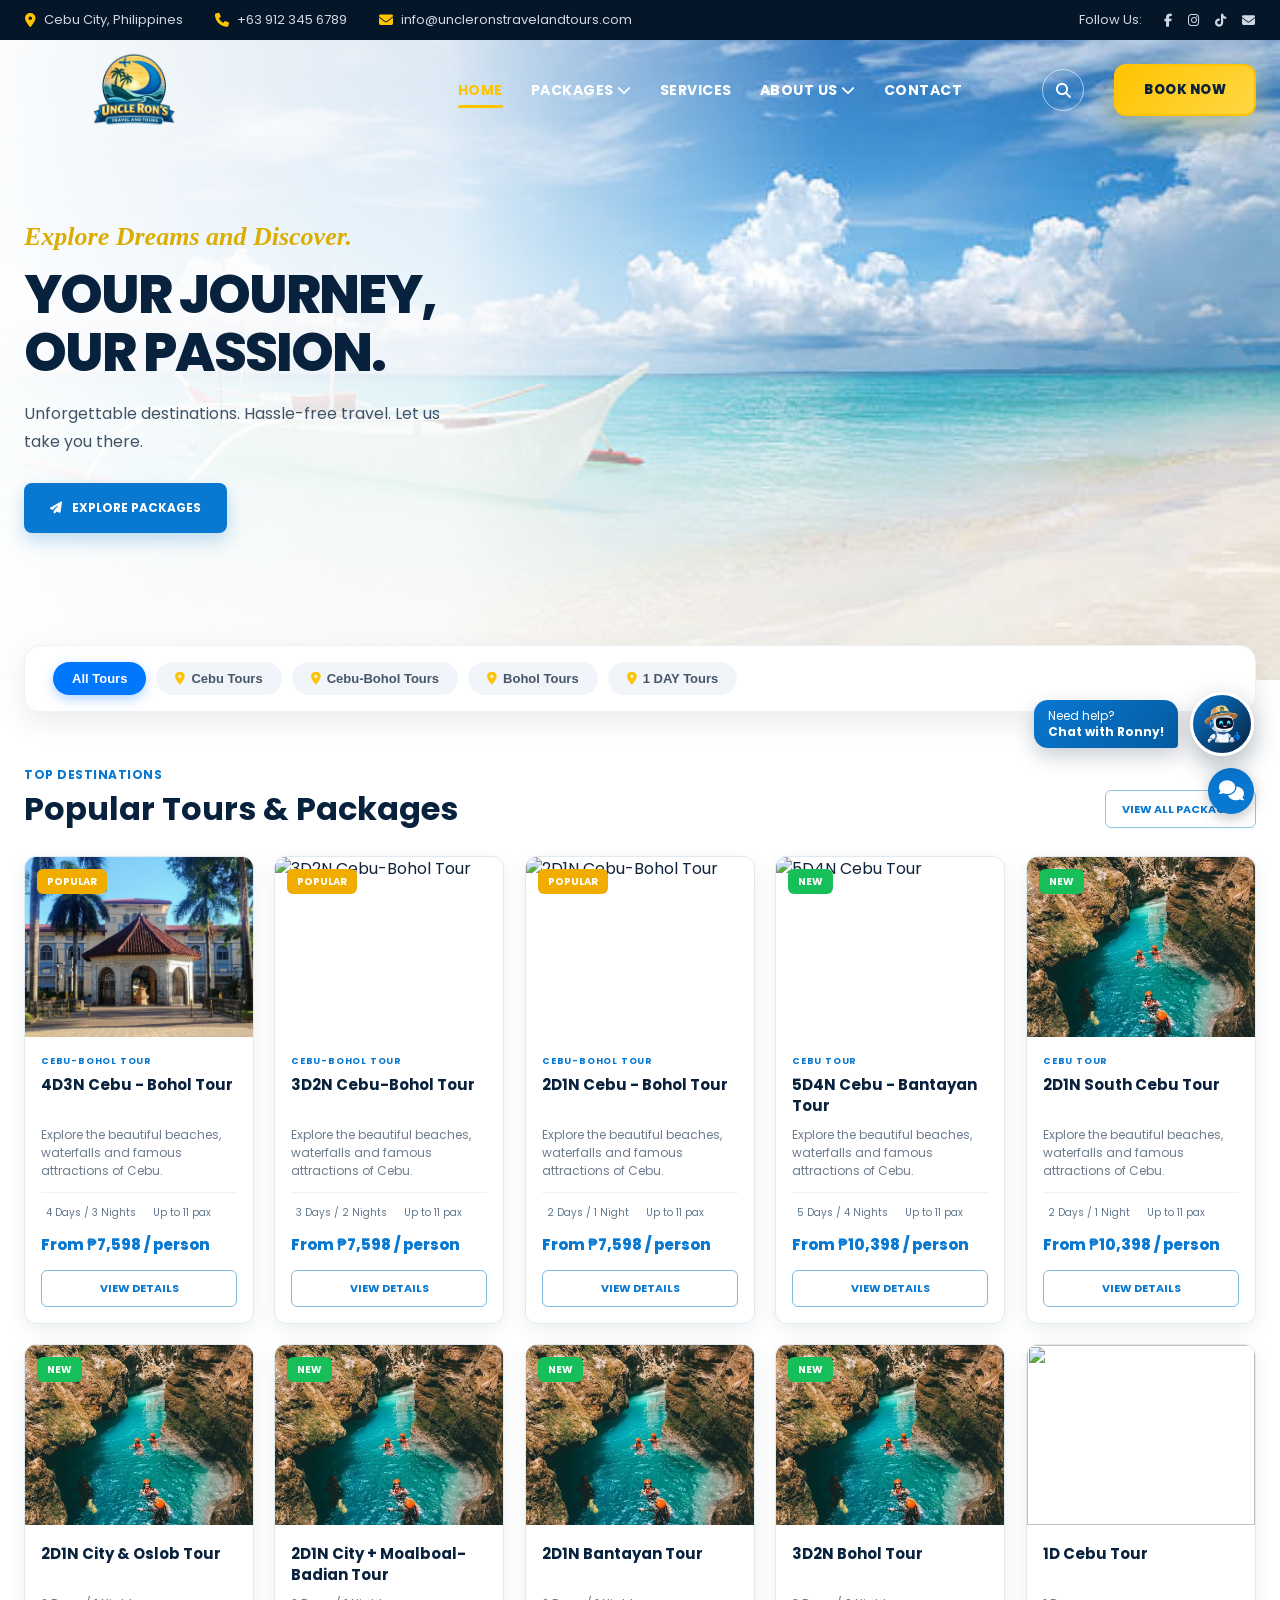
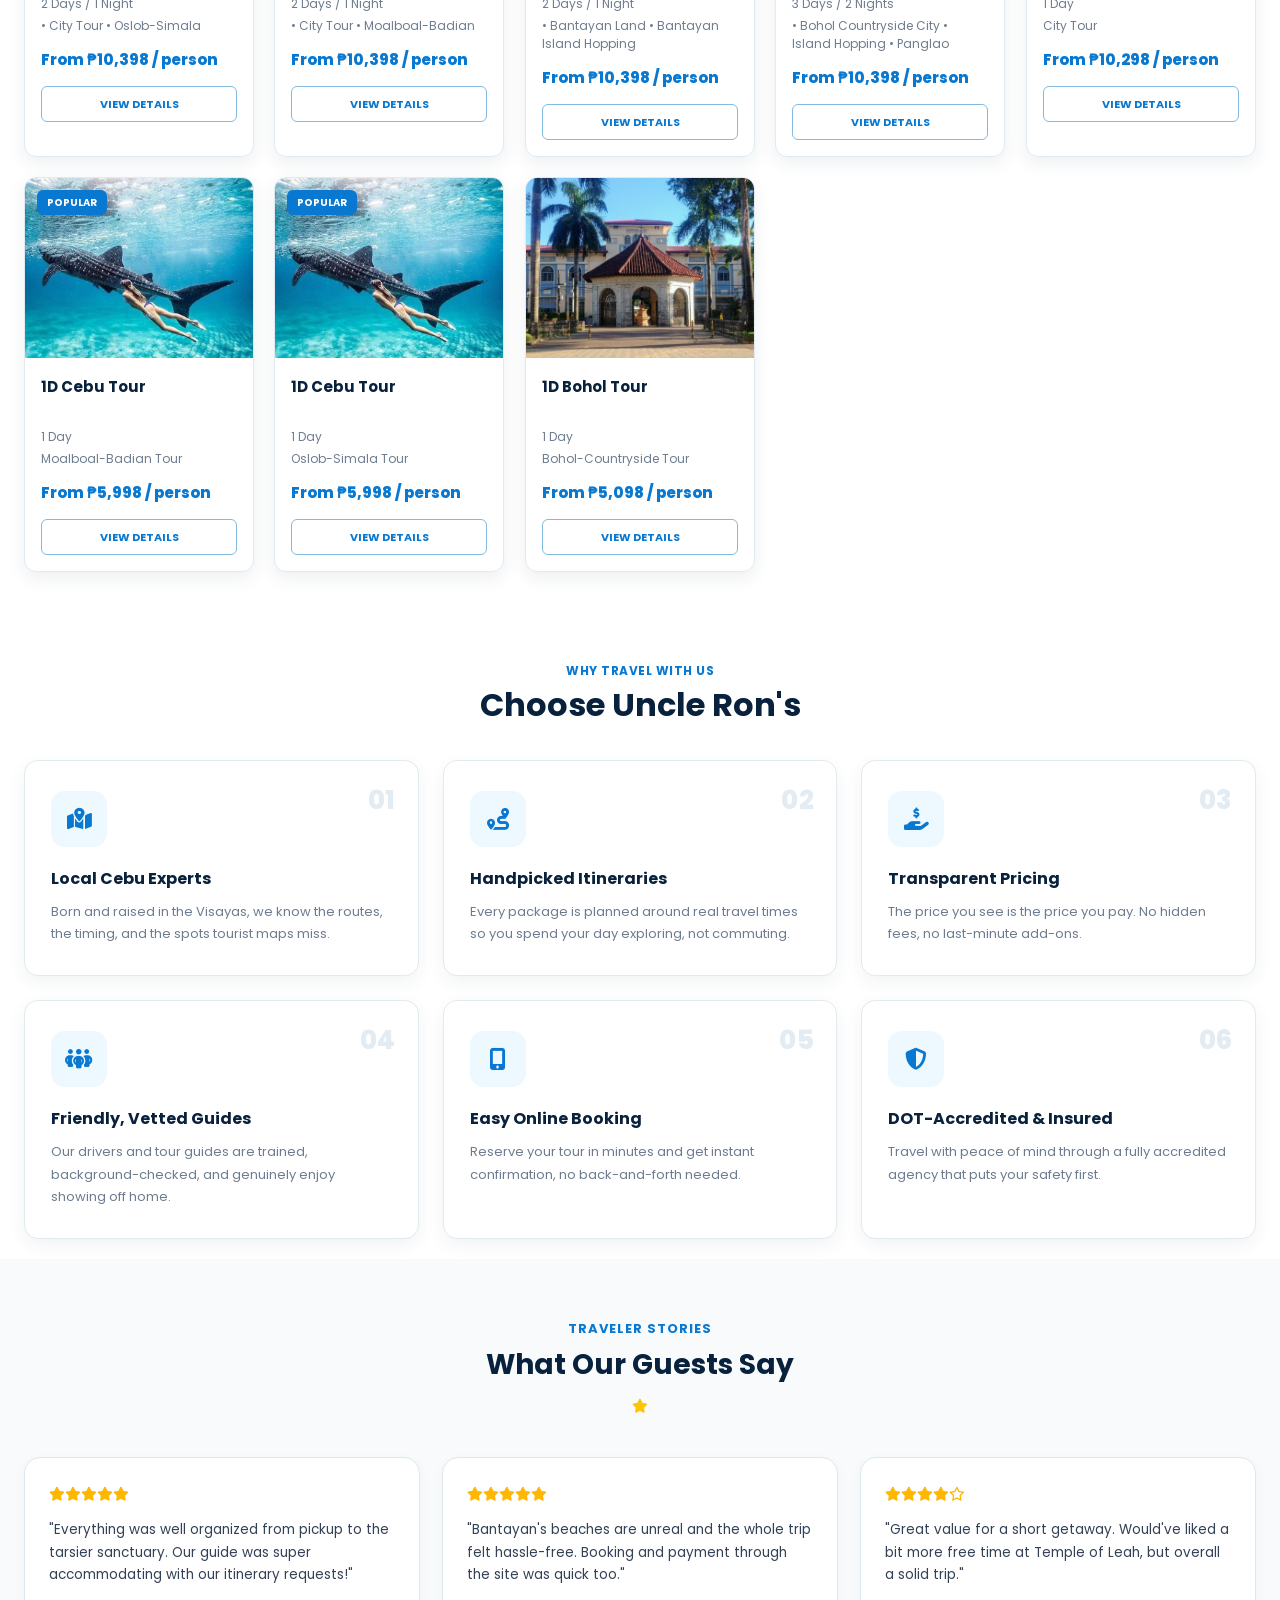
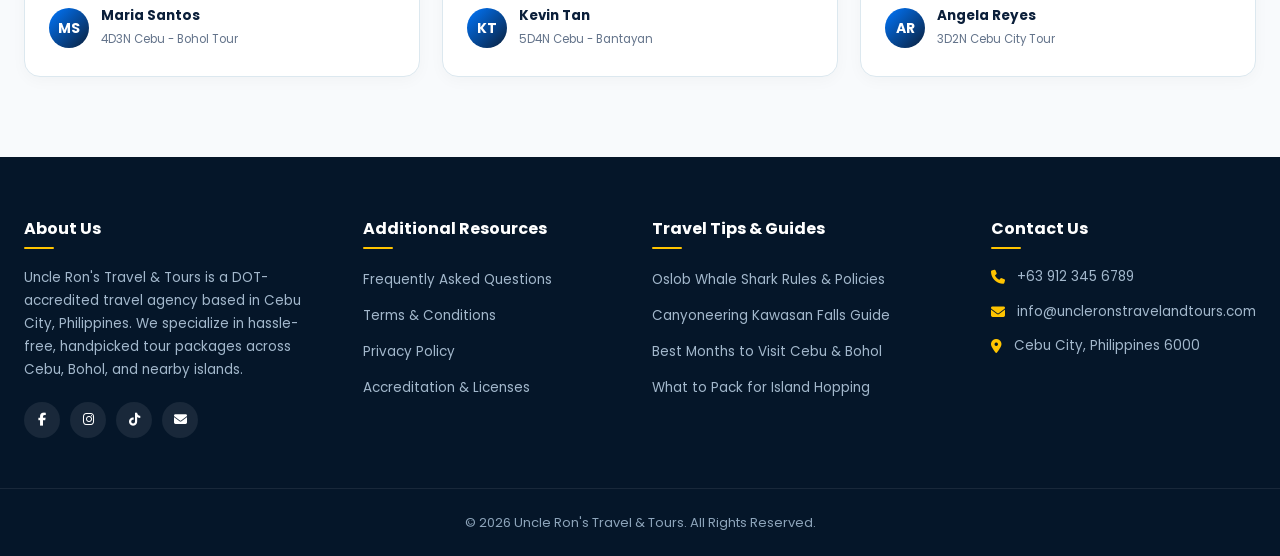
==== commit 5a23e6d9: "feat: latest updates" ====
--- a/index/index.html
+++ b/index/index.html
@@ -74,7 +74,7 @@
                     
                     <!-- Nested Dropdown List -->
                     <ul class="dropdown-menu">
-                        <li><a href="../pages/awards.html">Accreditation & Awards</a></li>
+                        <li><a href="../pages/awards.html">Accreditation & Licenses</a></li>
                         <li><a href="../pages/reviews.html">Reviews & Feedback</a></li>
                         <li><a href="../pages/guides.html">Travel Guides</a></li>
                         <li><a href="../pages/faqs.html">FAQs</a></li>
@@ -166,77 +166,81 @@
 
         <div class="package-grid">
 
-            <!-- CEBU - BOHOL TOURS -->
-
-            <div class="card" data-category="cebu-bohol">
-                <img src="../images/CARD 6.jpg">
-                <div class="card-content">
-                    <span class="badge">Best Seller</span>
-                    <h3>5D4N Cebu - Bohol Tour</h3>
-                    <p>5 Days / 4 Nights</p>
-                    <p>• City Tour • Moalboal-Badian • Oslob & Simala • Bohol Tour • Panglao Island Hopping</p>
+            <div class="card" data-category="cebu-bohol" data-status="active" data-name="3D2N Cebu Tour">  
+                <img src="../images/CARD 1.jpg" alt="4D3N Cebu-Bohol Tour">
+                <div class="card-content">
+                    <span class="badge">Popular</span>
+                    <div class="package-category">CEBU-BOHOL TOUR</div>
+                    <h3>4D3N Cebu - Bohol Tour</h3>
+                    <p>Explore the beautiful beaches, waterfalls and famous attractions of Cebu.</p>
+                     <div class="package-info">
+                        <span><i data-lucide="clock-3" aria-hidden="true"></i>4 Days / 3 Nights</span>
+                        <span><i data-lucide="users" aria-hidden="true"></i>Up to 11 pax</span>
+                     </div>
                     <div class="price">From ₱7,598 / person</div>
                     <a href="#" class="details">View Details</a>
                 </div>
             </div>
 
-            <div class="card" data-category="cebu-bohol">
-                <img src="../images/CARD 6.jpg">
-                <div class="card-content">
-                    <span class="badge">Best Seller</span>
-                    <h3>4D3N Cebu - Bohol Tour</h3>
-                    <p>4 Days / 3 Nights</p>
-                    <p>• City Tour • Moalboal-Badian • Oslob & Simala • Bohol Tour</p>
+             <div class="card" data-category="cebu-bohol" data-status="active" data-name="3D2N Cebu Tour">  
+                <img src="../images/CARD 6.jpg" alt="3D2N Cebu-Bohol Tour">
+                <div class="card-content">
+                    <span class="badge">Popular</span>
+                    <div class="package-category">CEBU-BOHOL TOUR</div>
+                    <h3>3D2N Cebu-Bohol Tour</h3>
+                    <p>Explore the beautiful beaches, waterfalls and famous attractions of Cebu.</p>
+                     <div class="package-info">
+                        <span><i data-lucide="clock-3" aria-hidden="true"></i>3 Days / 2 Nights</span>
+                        <span><i data-lucide="users" aria-hidden="true"></i>Up to 11 pax</span>
+                     </div>
                     <div class="price">From ₱7,598 / person</div>
                     <a href="#" class="details">View Details</a>
                 </div>
             </div>
 
-            <div class="card" data-category="cebu-bohol">
-                <img src="../images/CARD 6.jpg">
-                <div class="card-content">
-                    <span class="badge">Best Seller</span>
-                    <h3>3D2N Cebu - Bohol Tour</h3>
-                    <p>3 Days / 2 Nights</p>
-                    <p>• City Tour • Oslob & Simala • Bohol Tour</p>
+            <div class="card" data-category="cebu-bohol" data-status="active" data-name="3D2N Cebu Tour">  
+                <img src="../images/CARD 6.jpg" alt="2D1N Cebu-Bohol Tour">
+                <div class="card-content">
+                    <span class="badge">Popular</span>
+                    <div class="package-category">CEBU-BOHOL TOUR</div>
+                    <h3>2D1N Cebu - Bohol Tour</h3>
+                    <p>Explore the beautiful beaches, waterfalls and famous attractions of Cebu.</p>
+                     <div class="package-info">
+                        <span><i data-lucide="clock-3" aria-hidden="true"></i>2 Days / 1 Night</span>
+                        <span><i data-lucide="users" aria-hidden="true"></i>Up to 11 pax</span>
+                     </div>
                     <div class="price">From ₱7,598 / person</div>
                     <a href="#" class="details">View Details</a>
                 </div>
             </div>
 
-            <div class="card" data-category="cebu-bohol">
-                <img src="../images/CARD 6.jpg">
-                <div class="card-content">
-                    <span class="badge">Best Seller</span>
-                    <h3>2D2N Cebu - Bohol Tour</h3>
-                    <p>2 Days / 1 Night</p>
-                    <p>• City Tour • Bohol Tour</p>
-                    <div class="price">From ₱7,598 / person</div>
-                    <a href="#" class="details">View Details</a>
-                </div>
-            </div>
-
-            <!-- CEBU TOURS -->
-
-            <div class="card" data-category="cebu">
-                <img src="../images/CARD 2.jpg">
+             <div class="card" data-category="cebu" data-status="active" data-name="3D2N Cebu Tour">  
+                <img src="../images/CARD 6.jpg" alt="5D4N Cebu Tour">
                 <div class="card-content">
                     <span class="badge new">New</span>
+                    <div class="package-category">CEBU TOUR</div>
                     <h3>5D4N Cebu - Bantayan Tour</h3>
-                    <p>5 Days / 4 Nights</p>
-                    <p>• City Tour • Moalboal-Badian • Oslob & Simala • Bantayan Land • Bantayan Island Hopping</p>
+                    <p>Explore the beautiful beaches, waterfalls and famous attractions of Cebu.</p>
+                     <div class="package-info">
+                        <span><i data-lucide="clock-3" aria-hidden="true"></i>5 Days / 4 Nights</span>
+                        <span><i data-lucide="users" aria-hidden="true"></i>Up to 11 pax</span>
+                     </div>
                     <div class="price">From ₱10,398 / person</div>
                     <a href="#" class="details">View Details</a>
                 </div>
             </div>
 
-            <div class="card" data-category="cebu">
-                <img src="../images/CARD 2.jpg">
+            <div class="card" data-category="cebu-bohol" data-status="active" data-name="3D2N Cebu Tour">  
+                <img src="../images/CARD 2.jpg" alt="2D1N Cebu Tour">
                 <div class="card-content">
                     <span class="badge new">New</span>
+                    <div class="package-category">CEBU TOUR</div>
                     <h3>2D1N South Cebu Tour</h3>
-                    <p>2 Days / 1 Night</p>
-                    <p>• Moalboal-Badian • Oslob & Simala</p>
+                    <p>Explore the beautiful beaches, waterfalls and famous attractions of Cebu.</p>
+                     <div class="package-info">
+                        <span><i data-lucide="clock-3" aria-hidden="true"></i>2 Days / 1 Night</span>
+                        <span><i data-lucide="users" aria-hidden="true"></i>Up to 11 pax</span>
+                     </div>
                     <div class="price">From ₱10,398 / person</div>
                     <a href="#" class="details">View Details</a>
                 </div>
@@ -278,8 +282,6 @@
                 </div>
             </div>
 
-            <!-- BOHOL TOURS -->
-
             <div class="card" data-category="bohol">
                 <img src="../images/CARD 2.jpg">
                 <div class="card-content">
@@ -292,8 +294,6 @@
                 </div>
             </div>
 
-            <!-- 1 DAY TOURS -->
-
             <div class="card" data-category="1-day">
                 <img src="../images/CARD 4.jpg">
                 <div class="card-content">
@@ -347,65 +347,54 @@
     <!-- ================= WHY CHOOSE UNCLE RON'S ================= -->
     <section class="why-us-section" id="why-us-section">
         <div class="container">
- 
                 <div class="why-us-header">
                     <span>WHY TRAVEL WITH US</span>
                     <h2> Choose Uncle Ron's</h2>
                 </div>
- 
             <div class="why-us-grid">
- 
                 <div class="why-us-card">
                     <div class="why-us-number">01</div>
                     <div class="why-us-icon"><i class="fa-solid fa-map-location-dot"></i></div>
                     <h3>Local Cebu Experts</h3>
                     <p>Born and raised in the Visayas, we know the routes, the timing, and the spots tourist maps miss.</p>
                 </div>
- 
                 <div class="why-us-card">
                     <div class="why-us-number">02</div>
                     <div class="why-us-icon"><i class="fa-solid fa-route"></i></div>
                     <h3>Handpicked Itineraries</h3>
                     <p>Every package is planned around real travel times so you spend your day exploring, not commuting.</p>
                 </div>
- 
                 <div class="why-us-card">
                     <div class="why-us-number">03</div>
                     <div class="why-us-icon"><i class="fa-solid fa-hand-holding-dollar"></i></div>
                     <h3>Transparent Pricing</h3>
                     <p>The price you see is the price you pay. No hidden fees, no last-minute add-ons.</p>
                 </div>
- 
                 <div class="why-us-card">
                     <div class="why-us-number">04</div>
                     <div class="why-us-icon"><i class="fa-solid fa-people-group"></i></div>
                     <h3>Friendly, Vetted Guides</h3>
                     <p>Our drivers and tour guides are trained, background-checked, and genuinely enjoy showing off home.</p>
                 </div>
- 
                 <div class="why-us-card">
                     <div class="why-us-number">05</div>
                     <div class="why-us-icon"><i class="fa-solid fa-mobile-screen-button"></i></div>
                     <h3>Easy Online Booking</h3>
                     <p>Reserve your tour in minutes and get instant confirmation, no back-and-forth needed.</p>
                 </div>
- 
                 <div class="why-us-card">
                     <div class="why-us-number">06</div>
                     <div class="why-us-icon"><i class="fa-solid fa-shield-halved"></i></div>
                     <h3>DOT-Accredited & Insured</h3>
                     <p>Travel with peace of mind through a fully accredited agency that puts your safety first.</p>
                 </div>
- 
-            </div>
- 
+            </div>
         </div>
     </section>
 
     <!-- ================= REVIEWS / TESTIMONIALS ================= -->
     <section class="reviews-section" id="reviews-section">
         <div class="container">
-            
             <div class="reviews-header">
                 <span class="eyebrow">TRAVELER STORIES</span>
                 <h2>What Our Guests Say</h2>
@@ -413,14 +402,9 @@
             </div>
 
             <div class="reviews-grid">
-                
                 <div class="testimonial-card">
                     <div class="testimonial-stars">
-                        <i class="fa-solid fa-star"></i>
-                        <i class="fa-solid fa-star"></i>
-                        <i class="fa-solid fa-star"></i>
-                        <i class="fa-solid fa-star"></i>
-                        <i class="fa-solid fa-star"></i>
+                        <i class="fa-solid fa-star"></i><i class="fa-solid fa-star"></i><i class="fa-solid fa-star"></i><i class="fa-solid fa-star"></i><i class="fa-solid fa-star"></i>
                     </div>
                     <p class="testimonial-comment">
                         "Everything was well organized from pickup to the tarsier sanctuary. Our guide was super accommodating with our itinerary requests!"
@@ -436,11 +420,7 @@
 
                 <div class="testimonial-card">
                     <div class="testimonial-stars">
-                        <i class="fa-solid fa-star"></i>
-                        <i class="fa-solid fa-star"></i>
-                        <i class="fa-solid fa-star"></i>
-                        <i class="fa-solid fa-star"></i>
-                        <i class="fa-solid fa-star"></i>
+                        <i class="fa-solid fa-star"></i><i class="fa-solid fa-star"></i><i class="fa-solid fa-star"></i><i class="fa-solid fa-star"></i><i class="fa-solid fa-star"></i>
                     </div>
                     <p class="testimonial-comment">
                         "Bantayan's beaches are unreal and the whole trip felt hassle-free. Booking and payment through the site was quick too."
@@ -456,11 +436,7 @@
 
                 <div class="testimonial-card">
                     <div class="testimonial-stars">
-                        <i class="fa-solid fa-star"></i>
-                        <i class="fa-solid fa-star"></i>
-                        <i class="fa-solid fa-star"></i>
-                        <i class="fa-solid fa-star"></i>
-                        <i class="fa-regular fa-star"></i>
+                        <i class="fa-solid fa-star"></i><i class="fa-solid fa-star"></i><i class="fa-solid fa-star"></i><i class="fa-solid fa-star"></i><i class="fa-regular fa-star"></i>
                     </div>
                     <p class="testimonial-comment">
                         "Great value for a short getaway. Would've liked a bit more free time at Temple of Leah, but overall a solid trip."
@@ -473,71 +449,168 @@
                         </div>
                     </div>
                 </div>
-
-                <div class="testimonial-card">
-                    <div class="testimonial-stars">
-                        <i class="fa-solid fa-star"></i>
-                        <i class="fa-solid fa-star"></i>
-                        <i class="fa-solid fa-star"></i>
-                        <i class="fa-solid fa-star"></i>
-                        <i class="fa-regular fa-star"></i>
-                    </div>
-                    <p class="testimonial-comment">
-                        "Great value for a short getaway. Would've liked a bit more free time at Temple of Leah, but overall a solid trip."
-                    </p>
-                    <div class="testimonial-person">
-                        <div class="testimonial-avatar">AR</div>
-                        <div>
-                            <strong>Angela Reyes</strong>
-                            <span>3D2N Cebu City Tour</span>
+            </div>
+        </div>
+    </section>
+
+    <!-- ================= AI-POWERED CUSTOMER SERVICE ASSISTANT (RONNY) ================= -->
+    <div class="ur-ai-widget" id="urAiWidget">
+        <!-- Chat Window -->
+        <div class="ur-ai-window" id="urAiWindow" aria-hidden="true">
+            <!-- Header with Tropical Scenery & Ronny PNG Image -->
+            <div class="ur-ai-header">
+                <!-- Tropical Sky & Palm Tree Backdrop -->
+                <svg class="ur-ai-header-scenery" viewBox="0 0 400 120" preserveAspectRatio="none" aria-hidden="true">
+                    <defs>
+                        <linearGradient id="skyGrad" x1="0%" y1="0%" x2="100%" y2="100%">
+                            <stop offset="0%" stop-color="#0356c2"/>
+                            <stop offset="50%" stop-color="#127de6"/>
+                            <stop offset="100%" stop-color="#2293ff"/>
+                        </linearGradient>
+                        <linearGradient id="palmGrad" x1="0%" y1="0%" x2="0%" y2="100%">
+                            <stop offset="0%" stop-color="#22c55e"/>
+                            <stop offset="100%" stop-color="#047857"/>
+                        </linearGradient>
+                    </defs>
+                    <rect width="400" height="120" fill="url(#skyGrad)"/>
+                    <path d="M0 92 Q100 80 220 90 T400 85 L400 120 L0 120 Z" fill="rgba(255,255,255,0.1)"/>
+                    <!-- Right Palm Tree -->
+                    <g transform="translate(322, 18)">
+                        <path d="M42 102 Q46 58 36 24" stroke="#5c3a21" stroke-width="7" stroke-linecap="round" fill="none"/>
+                        <path d="M36 24 C18 18, 4 28, 0 40 C14 32, 26 28, 36 24 Z" fill="url(#palmGrad)"/>
+                        <path d="M36 24 C16 8, 2 10, -6 20 C10 18, 24 21, 36 24 Z" fill="#16a34a"/>
+                        <path d="M36 24 C32 4, 46 0, 58 6 C46 12, 40 18, 36 24 Z" fill="#22c55e"/>
+                        <path d="M36 24 C54 10, 70 14, 78 26 C62 22, 48 22, 36 24 Z" fill="url(#palmGrad)"/>
+                        <path d="M36 24 C52 28, 64 40, 66 52 C54 40, 44 32, 36 24 Z" fill="#047857"/>
+                        <path d="M36 24 C24 32, 16 44, 16 56 C24 44, 30 34, 36 24 Z" fill="#047857"/>
+                    </g>
+                </svg>
+
+                <!-- Ronny Mascot Image -->
+                <div class="ur-ai-mascot-wrap" id="urAiHeaderMascot">
+                    <img src="../images/ronny-mascot.png" alt="Ronny" class="ronny-img-animated">
+                </div>
+
+                <!-- Title & Subtitle -->
+                <div class="ur-ai-title">
+                    <h3>Ron's Travel Assistant</h3>
+                    <p>Your AI Travel &amp; Customer Service Helper!</p>
+                </div>
+
+                <!-- Header Actions -->
+                <div class="ur-ai-header-actions">
+                    <button type="button" id="urAiMinimizeBtn" title="Minimize" aria-label="Minimize Chat">
+                        <i class="fa-solid fa-minus"></i>
+                    </button>
+                    <button type="button" id="urAiCloseBtn" title="Close" aria-label="Close Chat">
+                        <i class="fa-solid fa-xmark"></i>
+                    </button>
+                </div>
+            </div>
+
+            <!-- Chat Body -->
+            <div class="ur-ai-body" id="urAiBody">
+                <div class="ur-ai-msg bot">
+                    <div class="ur-ai-msg-avatar">
+                        <i class="fa-solid fa-robot"></i>
+                    </div>
+                    <div class="ur-ai-bubble">
+                        <strong>Hello! 👋 I'm Ronny, your travel guide!</strong><br>
+                        I can help you explore tour packages by budget or interest, or guide you through booking and payment steps. How can I assist you today?
+                    </div>
+                </div>
+
+                <div class="ur-ai-quick-grid" id="urAiQuickGrid">
+                    <button type="button" class="ur-quick-card" data-prompt="Recommend a tour for my budget">
+                        <span class="ur-qc-icon blue"><i class="fa-solid fa-compass"></i></span>
+                        <span>Recommend<br>a Tour</span>
+                    </button>
+                    <button type="button" class="ur-quick-card" data-prompt="Show me your popular tour packages">
+                        <span class="ur-qc-icon navy"><i class="fa-solid fa-map-location-dot"></i></span>
+                        <span>Explore<br>Packages</span>
+                    </button>
+                    <button type="button" class="ur-quick-card" data-prompt="How do I book a tour?">
+                        <span class="ur-qc-icon blue"><i class="fa-solid fa-calendar-check"></i></span>
+                        <span>Booking<br>Assistance</span>
+                    </button>
+                    <button type="button" class="ur-quick-card" data-prompt="What payment methods do you accept?">
+                        <span class="ur-qc-icon gold"><i class="fa-solid fa-wallet"></i></span>
+                        <span>Payment<br>Assistance</span>
+                    </button>
+                    <button type="button" class="ur-quick-wide" data-prompt="I have a concern and need human support">
+                        <i class="fa-solid fa-circle-question"></i> Ask a Question / Contact Staff
+                    </button>
+                </div>
+
+                <!-- Popular Suggestions Carousel -->
+                <div class="ur-ai-carousel-section" id="urAiCarouselSection">
+                    <div class="ur-ai-carousel-label">
+                        <i class="fa-solid fa-sparkles"></i> Popular Suggestions
+                    </div>
+                    <div class="ur-ai-carousel-wrap">
+                        <button type="button" class="ur-carousel-nav prev" id="urCarouselPrev" aria-label="Previous tour">
+                            <i class="fa-solid fa-chevron-left"></i>
+                        </button>
+                        <div class="ur-ai-carousel-track" id="urAiCarouselTrack">
+                            <div class="ur-mini-card">
+                                <span class="ur-mini-badge popular">Popular</span>
+                                <img src="../images/card 5.jpg" alt="1D Oslob-Simala Tour">
+                                <div class="ur-mini-body">
+                                    <h4>1D Oslob-Simala Tour</h4>
+                                    <div class="ur-mini-price">₱5,998 <span>/ person</span></div>
+                                    <a href="../pages/cebu-tours/oslob-tour.html" class="ur-mini-btn">View Details →</a>
+                                </div>
+                            </div>
+                            <div class="ur-mini-card">
+                                <span class="ur-mini-badge popular">Popular</span>
+                                <img src="../images/CARD 1.jpg" alt="1D Bohol Countryside">
+                                <div class="ur-mini-body">
+                                    <h4>1D Bohol Countryside</h4>
+                                    <div class="ur-mini-price">₱5,098 <span>/ person</span></div>
+                                    <a href="../pages/package.html" class="ur-mini-btn">View Details →</a>
+                                </div>
+                            </div>
+                            <div class="ur-mini-card">
+                                <span class="ur-mini-badge">Best Value</span>
+                                <img src="../images/CARD 6.jpg" alt="3D2N Cebu-Bohol Tour">
+                                <div class="ur-mini-body">
+                                    <h4>3D2N Cebu-Bohol Tour</h4>
+                                    <div class="ur-mini-price">₱7,598 <span>/ person</span></div>
+                                    <a href="../pages/package.html" class="ur-mini-btn">View Details →</a>
+                                </div>
+                            </div>
                         </div>
-                    </div>
-                </div>
-
-                <div class="testimonial-card">
-                    <div class="testimonial-stars">
-                        <i class="fa-solid fa-star"></i>
-                        <i class="fa-solid fa-star"></i>
-                        <i class="fa-solid fa-star"></i>
-                        <i class="fa-solid fa-star"></i>
-                        <i class="fa-regular fa-star"></i>
-                    </div>
-                    <p class="testimonial-comment">
-                        "Great value for a short getaway. Would've liked a bit more free time at Temple of Leah, but overall a solid trip."
-                    </p>
-                    <div class="testimonial-person">
-                        <div class="testimonial-avatar">AR</div>
-                        <div>
-                            <strong>Angela Reyes</strong>
-                            <span>3D2N Cebu City Tour</span>
-                        </div>
-                    </div>
-                </div>
-
-                <div class="testimonial-card">
-                    <div class="testimonial-stars">
-                        <i class="fa-solid fa-star"></i>
-                        <i class="fa-solid fa-star"></i>
-                        <i class="fa-solid fa-star"></i>
-                        <i class="fa-solid fa-star"></i>
-                        <i class="fa-regular fa-star"></i>
-                    </div>
-                    <p class="testimonial-comment">
-                        "Great value for a short getaway. Would've liked a bit more free time at Temple of Leah, but overall a solid trip."
-                    </p>
-                    <div class="testimonial-person">
-                        <div class="testimonial-avatar">AR</div>
-                        <div>
-                            <strong>Angela Reyes</strong>
-                            <span>3D2N Cebu City Tour</span>
-                        </div>
-                    </div>
-                </div>
-
-            </div>
-
-        </div>
-    </section>
+                        <button type="button" class="ur-carousel-nav next" id="urCarouselNext" aria-label="Next tour">
+                            <i class="fa-solid fa-chevron-right"></i>
+                        </button>
+                    </div>
+                </div>
+            </div>
+
+            <!-- Input Footer -->
+            <div class="ur-ai-footer">
+                <form class="ur-ai-form" id="urAiForm">
+                    <input type="text" id="urAiInput" placeholder="Ask Ronny about tours, budget, booking..." autocomplete="off" required>
+                    <button type="submit" class="ur-ai-send" aria-label="Send message">
+                        <i class="fa-solid fa-paper-plane"></i>
+                    </button>
+                </form>
+                <div class="ur-ai-privacy">
+                    <i class="fa-solid fa-shield-halved"></i> AI Assistant · Info based on approved tour data
+                </div>
+            </div>
+        </div>
+
+        <!-- Floating Launcher & Speech Prompt -->
+        <div class="ur-ai-launcher-row">
+            <div class="ur-ai-tooltip" id="urAiTooltip">
+                Need help?<br><strong>Chat with Ronny!</strong>
+            </div>
+            <button type="button" class="ur-ai-launcher" id="urAiLauncher" aria-label="Open Ronny's Travel Assistant">
+                <img src="../images/ronny-mascot.png" alt="Ronny Launcher" width="38" height="38" style="object-fit: contain;">
+            </button>
+        </div>
+    </div>
 
     <!-- Floating Contact Widget -->
     <div class="floating-contact-wrapper">
@@ -557,12 +630,9 @@
     <button onclick="topFunction()" id="myBtn" title="Go to top">Top</button>
 
     <!-- ================= FOOTER ================= -->
-
     <footer>
-        <!-- Pre-Footer Widgets Section -->
         <div class="footer-widgets">
             <div class="container footer-grid">
-                
                 <div class="footer-col">
                     <h3>About Us</h3>
                     <p>
@@ -582,7 +652,7 @@
                         <li><a href="#">Frequently Asked Questions</a></li>
                         <li><a href="#">Terms & Conditions</a></li>
                         <li><a href="#">Privacy Policy</a></li>
-                        <li><a href="#">DOT Accreditation & Licenses</a></li>
+                        <li><a href="#">Accreditation & Licenses</a></li>
                     </ul>
                 </div>
 
@@ -604,7 +674,6 @@
                         <li><i class="fa-solid fa-location-dot"></i> Cebu City, Philippines 6000</li>
                     </ul>
                 </div>
-
             </div>
         </div>
 
@@ -615,5 +684,13 @@
     
 <script src="../js/auth.js"></script>
 <script src="../js/script.js"></script>
+<script src="../js/assistant.js"></script>
+
+<script src="https://unpkg.com/lucide@latest"></script>
+<script>
+  document.addEventListener("DOMContentLoaded", () => {
+    lucide.createIcons();
+  });
+</script>
 </body>
 </html>
--- a/css/style.css
+++ b/css/style.css
@@ -1303,6 +1303,39 @@
     }
 }
 
+.package-body { padding: 17px; }
+.package-category { margin-bottom: 5px; color: var(--blue); font-size: 9px; font-weight: 700; letter-spacing: 0.8px; }
+.package-body h2 { margin-bottom: 7px; font-size: 16px; }
+.package-body p { min-height: 45px; color: var(--muted); font-size: 11px; line-height: 1.5; }
+
+.package-info {
+    display: flex;
+    flex-wrap: wrap;
+    gap: 12px;
+    margin-top: 12px;
+    padding-top: 12px;
+    border-top: 1px solid #edf2f6;
+    color: #62788e;
+    font-size: 10px;
+}
+
+.package-info span { display: inline-flex; align-items: center; gap: 5px; }
+.package-info svg { width: 14px; height: 14px; flex: 0 0 14px; }
+
+.package-footer {
+    display: flex;
+    align-items: flex-end;
+    justify-content: space-between;
+    gap: 10px;
+    margin-top: 16px;
+    position: relative;
+    z-index: 2;
+}
+
+.package-footer small { color: var(--muted); font-size: 9px; }
+.package-footer strong { display: inline-block; color: var(--primary); font-size: 17px; }
+
+
 /* ================= SHARED CTA BANNER ================= */
 
 .cta-banner {
@@ -1864,6 +1897,38 @@
     background: var(--navy);
     transform: translateY(-2px);
     box-shadow: 0 8px 20px rgba(8, 33, 61, 0.2);
+}
+
+/* Contact Form Checkbox Styling */
+.contact-form .checkbox-group {
+    margin-top: 4px;
+}
+
+.contact-form .checkbox-container {
+    display: flex;
+    align-items: center;
+    gap: 8px;
+    font-size: 13.5px;
+    color: var(--muted);
+    cursor: pointer;
+    user-select: none;
+}
+
+.contact-form .checkbox-container input[type="checkbox"] {
+    width: 16px;
+    height: 16px;
+    accent-color: var(--blue);
+    cursor: pointer;
+}
+
+.contact-form .checkbox-container a {
+    color: var(--blue);
+    text-decoration: underline;
+    font-weight: 600;
+}
+
+.contact-form .checkbox-container a:hover {
+    color: var(--navy);
 }
 
 .map-embed {
@@ -2756,6 +2821,14 @@
 
 .tour-review-form .required {
     color: #ff5a5f;
+    font-weight: bold;
+}
+
+label .required,
+.bk-label .required,
+span.required {
+    color: #ff5a5f; 
+    font-weight: bold;
 }
 
 .tour-review-form input,
@@ -3086,3 +3159,824 @@
     box-shadow: 0 0 6px rgba(58, 134, 255, 0.4);
 }
 
+/* ================= CANCELLATION REQUEST MODULE ================= */
+
+.cancel-tour-card {
+    border: 1px solid #e2e8f0;
+    border-radius: 14px;
+    padding: 24px;
+    background: #ffffff;
+    margin-top: 20px;
+}
+
+.cancel-tour-card h3 {
+    font-size: 18px;
+    color: var(--navy);
+    margin-bottom: 8px;
+    border-bottom: none;
+    padding-bottom: 0;
+}
+
+.cancel-tour-card p {
+    color: var(--muted);
+    font-size: 13.5px;
+    line-height: 1.6;
+    margin-bottom: 18px;
+}
+
+.btn-cancel-request {
+    width: 100%;
+    padding: 14px;
+    background: #000000;
+    color: #ffffff;
+    border: none;
+    border-radius: 30px;
+    font-size: 14px;
+    font-weight: 700;
+    cursor: pointer;
+    display: flex;
+    align-items: center;
+    justify-content: center;
+    gap: 8px;
+    transition: background 0.25s ease, transform 0.25s ease;
+}
+
+.btn-cancel-request:hover {
+    background: #1e293b;
+    transform: translateY(-2px);
+}
+
+/* Modal Overlay */
+.cancel-modal-overlay {
+    position: fixed;
+    inset: 0;
+    background: rgba(8, 33, 61, 0.6);
+    display: flex;
+    align-items: center;
+    justify-content: center;
+    padding: 20px;
+    opacity: 0;
+    visibility: hidden;
+    transition: opacity 0.25s ease, visibility 0.25s ease;
+    z-index: 2500;
+}
+
+.cancel-modal-overlay.open {
+    opacity: 1;
+    visibility: visible;
+}
+
+.cancel-modal {
+    position: relative;
+    background: #ffffff;
+    width: 100%;
+    max-width: 520px;
+    max-height: 90vh;
+    overflow-y: auto;
+    border-radius: 18px;
+    padding: 32px;
+    box-shadow: 0 25px 50px rgba(9, 45, 74, 0.25);
+    transform: translateY(-16px);
+    transition: transform 0.25s ease;
+}
+
+.cancel-modal-overlay.open .cancel-modal {
+    transform: translateY(0);
+}
+
+.cancel-modal-close {
+    position: absolute;
+    top: 20px;
+    right: 20px;
+    width: 34px;
+    height: 34px;
+    border-radius: 50%;
+    border: none;
+    background: #f1f5f9;
+    color: #08213d;
+    display: flex;
+    align-items: center;
+    justify-content: center;
+    cursor: pointer;
+    font-size: 14px;
+    transition: background 0.2s ease;
+}
+
+.cancel-modal-close:hover {
+    background: #e1eaef;
+}
+
+.cancel-modal h2 {
+    color: var(--navy);
+    font-size: 22px;
+    font-weight: 800;
+    margin-bottom: 6px;
+    padding-right: 30px;
+}
+
+.modal-subtext {
+    color: var(--muted);
+    font-size: 13px;
+    line-height: 1.5;
+    margin-bottom: 20px;
+}
+
+/* Contact Channels */
+.cancel-channels {
+    display: flex;
+    flex-direction: column;
+    gap: 12px;
+    margin-bottom: 22px;
+}
+
+.channel-card {
+    display: flex;
+    align-items: center;
+    gap: 14px;
+    padding: 14px 16px;
+    border: 1px solid #e2e8f0;
+    border-radius: 12px;
+    text-decoration: none;
+    color: var(--text);
+    transition: all 0.2s ease;
+}
+
+.channel-card:hover {
+    border-color: var(--blue);
+    background: #f8fafc;
+    transform: translateY(-2px);
+}
+
+.channel-icon {
+    width: 40px;
+    height: 40px;
+    border-radius: 50%;
+    display: flex;
+    align-items: center;
+    justify-content: center;
+    font-size: 18px;
+    flex-shrink: 0;
+}
+
+.channel-icon.facebook {
+    background: #e7f0ff;
+    color: #1877f2;
+}
+
+.channel-icon.phone {
+    background: #f0fdf4;
+    color: #16a34a;
+}
+
+.channel-icon.email {
+    background: #fef3c7;
+    color: #d97706;
+}
+
+.channel-info {
+    flex: 1;
+    display: flex;
+    flex-direction: column;
+}
+
+.channel-info strong {
+    font-size: 14px;
+    color: var(--navy);
+}
+
+.channel-info span {
+    font-size: 12px;
+    color: var(--muted);
+}
+
+.channel-arrow {
+    font-size: 12px;
+    color: #cbd5e1;
+}
+
+/* Copy Template Section */
+.copy-template-box {
+    background: #f8fafc;
+    border: 1px solid #e2e8f0;
+    border-radius: 12px;
+    padding: 16px;
+}
+
+.template-header {
+    display: flex;
+    justify-content: space-between;
+    align-items: center;
+    margin-bottom: 10px;
+}
+
+.template-header span {
+    font-size: 12px;
+    font-weight: 600;
+    color: var(--navy);
+}
+
+.btn-copy-template {
+    background: var(--white);
+    border: 1px solid #cbd5e1;
+    padding: 5px 12px;
+    border-radius: 6px;
+    font-size: 12px;
+    font-weight: 600;
+    color: var(--navy);
+    cursor: pointer;
+    display: inline-flex;
+    align-items: center;
+    gap: 6px;
+    transition: all 0.2s ease;
+}
+
+.btn-copy-template:hover {
+    border-color: var(--blue);
+    color: var(--blue);
+}
+
+.btn-copy-template.copied {
+    background: #16a34a;
+    color: #ffffff;
+    border-color: #16a34a;
+}
+
+#cancelMessageTextarea {
+    width: 100%;
+    padding: 10px 12px;
+    border: 1px solid #cbd5e1;
+    border-radius: 8px;
+    font-family: inherit;
+    font-size: 12.5px;
+    color: #334155;
+    background: #ffffff;
+    resize: none;
+    outline: none;
+    line-height: 1.5;
+}
+
+/* ================================================================
+   RONNY THE MASCOT — IMAGE-BACKED ANIMATED STYLES
+   ================================================================ */
+
+/* Stacking Rules */
+#myBtn {
+    bottom: 30px !important;
+    right: 26px !important;
+    z-index: 1400;
+}
+
+.floating-contact-wrapper {
+    position: fixed;
+    bottom: 86px;
+    right: 26px;
+    z-index: 1450;
+    display: flex;
+    flex-direction: column;
+    align-items: center;
+    gap: 10px;
+}
+
+.ur-ai-widget {
+    position: fixed;
+    bottom: 144px;
+    right: 26px;
+    z-index: 1500;
+    font-family: "Poppins", sans-serif;
+}
+
+/* ---------- Mascot Animations ---------- */
+@keyframes ronnyFloat {
+    0%, 100% { transform: translateY(0px) scaleY(1); }
+    50% { transform: translateY(-4px) scaleY(0.99); }
+}
+
+.ronny-img-animated {
+    width: 84px;
+    height: auto;
+    max-height: 88px;
+    object-fit: contain;
+    filter: drop-shadow(0 4px 10px rgba(2, 24, 56, 0.4));
+    animation: ronnyFloat 3.2s ease-in-out infinite;
+    transform-origin: center center;
+}
+
+.mascot-state-thinking .ronny-img-animated {
+    animation: ronnyThinkingOscillate 2s ease-in-out infinite;
+}
+
+@keyframes ronnyThinkingOscillate {
+    0%, 100% { transform: translateY(-2px) rotate(-2deg); }
+    50% { transform: translateY(-5px) rotate(2deg); }
+}
+
+.mascot-state-excited .ronny-img-animated {
+    animation: excitedBounce 0.4s ease-out 2;
+}
+
+@keyframes excitedBounce {
+    0%, 100% { transform: translateY(0) scale(1); }
+    50% { transform: translateY(-10px) scale(1.03); }
+}
+
+/* Launcher Button & Speech Bubble */
+.ur-ai-launcher-row {
+    display: flex;
+    align-items: center;
+    justify-content: flex-end;
+    gap: 12px;
+}
+
+.ur-ai-tooltip {
+    background: linear-gradient(135deg, #0878d1, #055ba1);
+    color: #ffffff;
+    font-size: 12px;
+    line-height: 1.35;
+    padding: 8px 14px;
+    border-radius: 14px 14px 4px 14px;
+    box-shadow: 0 8px 20px rgba(8, 33, 61, 0.22);
+    cursor: pointer;
+    transition: transform 0.25s ease, opacity 0.25s ease;
+    animation: ronnyFloat 3.8s ease-in-out infinite;
+}
+
+.ur-ai-tooltip.hidden {
+    opacity: 0;
+    pointer-events: none;
+    transform: translateX(10px);
+}
+
+.ur-ai-launcher {
+    width: 64px;
+    height: 64px;
+    border-radius: 50%;
+    border: 3px solid #ffffff;
+    background: linear-gradient(135deg, #0878d1, #08213d);
+    box-shadow: 0 10px 26px rgba(8, 33, 61, 0.32);
+    cursor: pointer;
+    display: flex;
+    align-items: center;
+    justify-content: center;
+    transition: transform 0.25s ease, box-shadow 0.25s ease;
+}
+
+.ur-ai-launcher:hover {
+    transform: scale(1.07);
+    box-shadow: 0 14px 32px rgba(8, 120, 209, 0.42);
+}
+
+/* Chat Window Layout & Styling */
+.ur-ai-window {
+    position: absolute;
+    bottom: 78px;
+    right: 0;
+    width: 390px;
+    max-width: calc(100vw - 32px);
+    height: 580px;
+    max-height: calc(100vh - 120px);
+    background: #ffffff;
+    border-radius: 20px;
+    box-shadow: 0 22px 54px rgba(8, 33, 61, 0.26);
+    border: 1px solid #dce8ef;
+    display: flex;
+    flex-direction: column;
+    overflow: hidden;
+    opacity: 0;
+    visibility: hidden;
+    transform: translateY(18px) scale(0.96);
+    transform-origin: bottom right;
+    transition: all 0.28s cubic-bezier(0.16, 1, 0.3, 1);
+}
+
+.ur-ai-window.open {
+    opacity: 1;
+    visibility: visible;
+    transform: translateY(0) scale(1);
+}
+
+/* Header with Tropical Scenery & PNG Mascot */
+.ur-ai-header {
+    position: relative;
+    background: linear-gradient(135deg, #0356c2 0%, #2293ff 100%);
+    color: #ffffff;
+    padding: 12px 12px 10px 10px;
+    height: 100px;
+    display: flex;
+    align-items: center;
+    gap: 10px;
+    flex-shrink: 0;
+    overflow: hidden;
+}
+
+.ur-ai-header-scenery {
+    position: absolute;
+    inset: 0;
+    width: 100%;
+    height: 100%;
+    pointer-events: none;
+    z-index: 0;
+}
+
+.ur-ai-mascot-wrap {
+    position: relative;
+    z-index: 2;
+    width: 82px;
+    height: 90px;
+    margin-left: 2px;
+    margin-top: 4px;
+    display: flex;
+    align-items: center;
+    justify-content: center;
+    flex-shrink: 0;
+}
+
+.ur-ai-title {
+    position: relative;
+    z-index: 2;
+    flex: 1;
+    min-width: 0;
+}
+
+.ur-ai-title h3 {
+    font-size: 16px;
+    font-weight: 800;
+    line-height: 1.2;
+    margin: 0 0 3px;
+    color: #ffffff;
+    letter-spacing: -0.2px;
+}
+
+.ur-ai-title p {
+    font-size: 11px;
+    line-height: 1.35;
+    color: #e2f0ff;
+    margin: 0;
+    font-weight: 400;
+}
+
+.ur-ai-header-actions {
+    position: relative;
+    z-index: 2;
+    display: flex;
+    align-self: flex-start;
+    gap: 6px;
+    margin-top: 2px;
+}
+
+.ur-ai-header-actions button {
+    width: 30px;
+    height: 30px;
+    border-radius: 50%;
+    border: none;
+    background: rgba(2, 32, 74, 0.45);
+    color: #ffffff;
+    cursor: pointer;
+    display: flex;
+    align-items: center;
+    justify-content: center;
+    font-size: 13px;
+    box-shadow: 0 2px 6px rgba(0, 0, 0, 0.2);
+    transition: background 0.2s ease, transform 0.2s ease;
+}
+
+.ur-ai-header-actions button:hover {
+    background: rgba(2, 32, 74, 0.75);
+    transform: scale(1.08);
+}
+
+.ur-ai-body {
+    flex: 1;
+    overflow-y: auto;
+    padding: 16px;
+    background: #f8fbfd;
+    display: flex;
+    flex-direction: column;
+    gap: 14px;
+}
+
+.ur-ai-msg {
+    display: flex;
+    align-items: flex-start;
+    gap: 9px;
+    max-width: 92%;
+}
+
+.ur-ai-msg.user {
+    align-self: flex-end;
+    flex-direction: row-reverse;
+}
+
+.ur-ai-msg-avatar {
+    width: 30px;
+    height: 30px;
+    border-radius: 50%;
+    background: var(--blue);
+    color: #ffffff;
+    display: flex;
+    align-items: center;
+    justify-content: center;
+    font-size: 13px;
+    flex-shrink: 0;
+    margin-top: 2px;
+}
+
+.ur-ai-bubble {
+    background: #ffffff;
+    border: 1px solid #e2ecf3;
+    color: var(--text);
+    font-size: 12.8px;
+    line-height: 1.55;
+    padding: 11px 14px;
+    border-radius: 4px 16px 16px 16px;
+    box-shadow: 0 3px 10px rgba(9, 45, 74, 0.04);
+}
+
+.ur-ai-msg.user .ur-ai-bubble {
+    background: var(--blue);
+    color: #ffffff;
+    border-color: var(--blue);
+    border-radius: 16px 4px 16px 16px;
+}
+
+.ur-ai-intent-tag {
+    display: inline-block;
+    font-size: 10px;
+    font-weight: 700;
+    text-transform: uppercase;
+    letter-spacing: 0.4px;
+    padding: 2px 8px;
+    border-radius: 999px;
+    margin-bottom: 6px;
+}
+
+.ur-ai-intent-tag.guidance { background: #e0f2fe; color: #0369a1; }
+.ur-ai-intent-tag.inquiry { background: #fef3c7; color: #b45309; }
+
+.ur-chat-tour-list {
+    display: flex;
+    flex-direction: column;
+    gap: 8px;
+    margin-top: 10px;
+}
+
+.ur-chat-tour-item {
+    background: #f8fafc;
+    border: 1px solid #dce8ef;
+    border-radius: 10px;
+    padding: 9px 11px;
+}
+
+.ur-chat-tour-item strong { display: block; color: var(--navy); font-size: 12.5px; }
+.ur-chat-tour-item span { display: block; color: var(--muted); font-size: 11.5px; margin: 2px 0 4px; }
+.ur-chat-tour-item .ur-ct-bottom { display: flex; align-items: center; justify-content: space-between; margin-top: 4px; }
+.ur-chat-tour-item b { color: var(--blue); font-size: 12.5px; }
+.ur-chat-tour-item a { font-size: 11px; font-weight: 700; color: var(--blue); text-decoration: none; }
+
+.ur-support-links {
+    display: flex;
+    gap: 8px;
+    margin-top: 10px;
+}
+
+.ur-support-links a {
+    flex: 1;
+    display: inline-flex;
+    align-items: center;
+    justify-content: center;
+    gap: 6px;
+    padding: 8px 10px;
+    border-radius: 8px;
+    color: #ffffff;
+    font-size: 11.5px;
+    font-weight: 600;
+    text-decoration: none;
+}
+
+.ur-support-links a.msgr { background: #0084ff; }
+.ur-support-links a.wa { background: #25d366; }
+
+.ur-ai-quick-grid {
+    display: grid;
+    grid-template-columns: 1fr 1fr;
+    gap: 8px;
+}
+
+.ur-quick-card {
+    background: #ffffff;
+    border: 1px solid #dce8ef;
+    border-radius: 12px;
+    padding: 10px 12px;
+    display: flex;
+    align-items: center;
+    gap: 10px;
+    text-align: left;
+    font-family: inherit;
+    font-size: 12px;
+    font-weight: 600;
+    color: var(--navy);
+    cursor: pointer;
+    transition: all 0.2s ease;
+}
+
+.ur-quick-card:hover {
+    border-color: var(--blue);
+    background: var(--light-blue);
+    transform: translateY(-1px);
+}
+
+.ur-qc-icon {
+    width: 30px;
+    height: 30px;
+    border-radius: 8px;
+    display: flex;
+    align-items: center;
+    justify-content: center;
+    font-size: 13px;
+    flex-shrink: 0;
+}
+
+.ur-qc-icon.blue { background: #e0f2fe; color: var(--blue); }
+.ur-qc-icon.navy { background: #e2e8f0; color: var(--navy); }
+.ur-qc-icon.gold { background: #fef3c7; color: #d97706; }
+
+.ur-quick-wide {
+    grid-column: span 2;
+    background: #ffffff;
+    border: 1px solid #dce8ef;
+    border-radius: 999px;
+    padding: 8px 14px;
+    font-family: inherit;
+    font-size: 12px;
+    font-weight: 600;
+    color: var(--navy);
+    cursor: pointer;
+    display: flex;
+    align-items: center;
+    justify-content: center;
+    gap: 7px;
+    transition: all 0.2s ease;
+}
+
+.ur-quick-wide i { color: var(--blue); }
+.ur-quick-wide:hover { border-color: var(--blue); background: var(--light-blue); }
+
+.ur-ai-carousel-section { margin-top: 2px; }
+.ur-ai-carousel-label {
+    font-size: 11.5px;
+    font-weight: 700;
+    color: var(--navy);
+    margin-bottom: 8px;
+    display: flex;
+    align-items: center;
+    gap: 6px;
+}
+.ur-ai-carousel-label i { color: var(--gold); }
+
+.ur-ai-carousel-wrap { position: relative; display: flex; align-items: center; }
+.ur-ai-carousel-track {
+    display: flex;
+    gap: 10px;
+    overflow-x: auto;
+    scroll-behavior: smooth;
+    scrollbar-width: none;
+    padding: 2px;
+}
+.ur-ai-carousel-track::-webkit-scrollbar { display: none; }
+
+.ur-mini-card {
+    position: relative;
+    min-width: 158px;
+    max-width: 158px;
+    background: #ffffff;
+    border: 1px solid #dce8ef;
+    border-radius: 12px;
+    overflow: hidden;
+    flex-shrink: 0;
+    box-shadow: 0 3px 10px rgba(9, 45, 74, 0.05);
+}
+
+.ur-mini-badge {
+    position: absolute;
+    top: 7px;
+    left: 7px;
+    background: #f0ad00;
+    color: #ffffff;
+    font-size: 9px;
+    font-weight: 700;
+    text-transform: uppercase;
+    padding: 2px 7px;
+    border-radius: 4px;
+}
+
+.ur-mini-card img { width: 100%; height: 76px; object-fit: cover; display: block; }
+.ur-mini-body { padding: 9px 10px; }
+.ur-mini-body h4 {
+    font-size: 12px;
+    font-weight: 700;
+    color: var(--navy);
+    margin-bottom: 3px;
+    white-space: nowrap;
+    overflow: hidden;
+    text-overflow: ellipsis;
+}
+.ur-mini-price { font-size: 12px; font-weight: 800; color: var(--blue); margin-bottom: 6px; }
+.ur-mini-price span { font-size: 10px; font-weight: 500; color: var(--muted); }
+.ur-mini-btn {
+    display: block;
+    text-align: center;
+    font-size: 11px;
+    font-weight: 700;
+    color: var(--blue);
+    text-decoration: none;
+    padding-top: 4px;
+    border-top: 1px solid #eef3f7;
+}
+
+.ur-carousel-nav {
+    position: absolute;
+    top: 50%;
+    transform: translateY(-50%);
+    width: 24px;
+    height: 24px;
+    border-radius: 50%;
+    border: 1px solid #dce8ef;
+    background: rgba(255, 255, 255, 0.95);
+    color: var(--blue);
+    font-size: 10px;
+    cursor: pointer;
+    z-index: 5;
+    display: flex;
+    align-items: center;
+    justify-content: center;
+    box-shadow: 0 2px 6px rgba(0, 0, 0, 0.12);
+}
+.ur-carousel-nav.prev { left: -6px; }
+.ur-carousel-nav.next { right: -6px; }
+
+.ur-ai-footer {
+    background: #ffffff;
+    border-top: 1px solid #e2ecf3;
+    padding: 10px 14px 8px;
+    flex-shrink: 0;
+}
+
+.ur-ai-form {
+    display: flex;
+    align-items: center;
+    gap: 8px;
+    background: #f1f5f9;
+    border-radius: 999px;
+    padding: 4px 6px 4px 14px;
+    border: 1px solid transparent;
+    transition: border-color 0.2s ease, background 0.2s ease;
+}
+
+.ur-ai-form:focus-within { background: #ffffff; border-color: var(--blue); }
+.ur-ai-form input {
+    flex: 1;
+    border: none;
+    background: transparent;
+    font-family: inherit;
+    font-size: 12.5px;
+    color: var(--text);
+    outline: none;
+}
+
+.ur-ai-send {
+    width: 34px;
+    height: 34px;
+    border-radius: 50%;
+    border: none;
+    background: var(--blue);
+    color: #ffffff;
+    cursor: pointer;
+    display: flex;
+    align-items: center;
+    justify-content: center;
+    font-size: 13px;
+    transition: background 0.2s ease, transform 0.2s ease;
+}
+.ur-ai-send:hover { background: var(--navy); transform: scale(1.05); }
+
+.ur-ai-privacy { text-align: center; font-size: 10.5px; color: var(--muted); margin-top: 6px; }
+
+.ur-typing { display: inline-flex; gap: 4px; padding: 4px 2px; }
+.ur-typing span {
+    width: 6px;
+    height: 6px;
+    border-radius: 50%;
+    background: #94a3b8;
+    animation: typingBounce 1.2s infinite ease-in-out;
+}
+.ur-typing span:nth-child(2) { animation-delay: 0.2s; }
+.ur-typing span:nth-child(3) { animation-delay: 0.4s; }
+
+@keyframes typingBounce {
+    0%, 80%, 100% { transform: translateY(0); }
+    40% { transform: translateY(-5px); }
+}
+
+@media (max-width: 480px) {
+    .ur-ai-widget { right: 14px; bottom: 16px; }
+    .ur-ai-window { width: calc(100vw - 28px); height: 520px; }
+}
